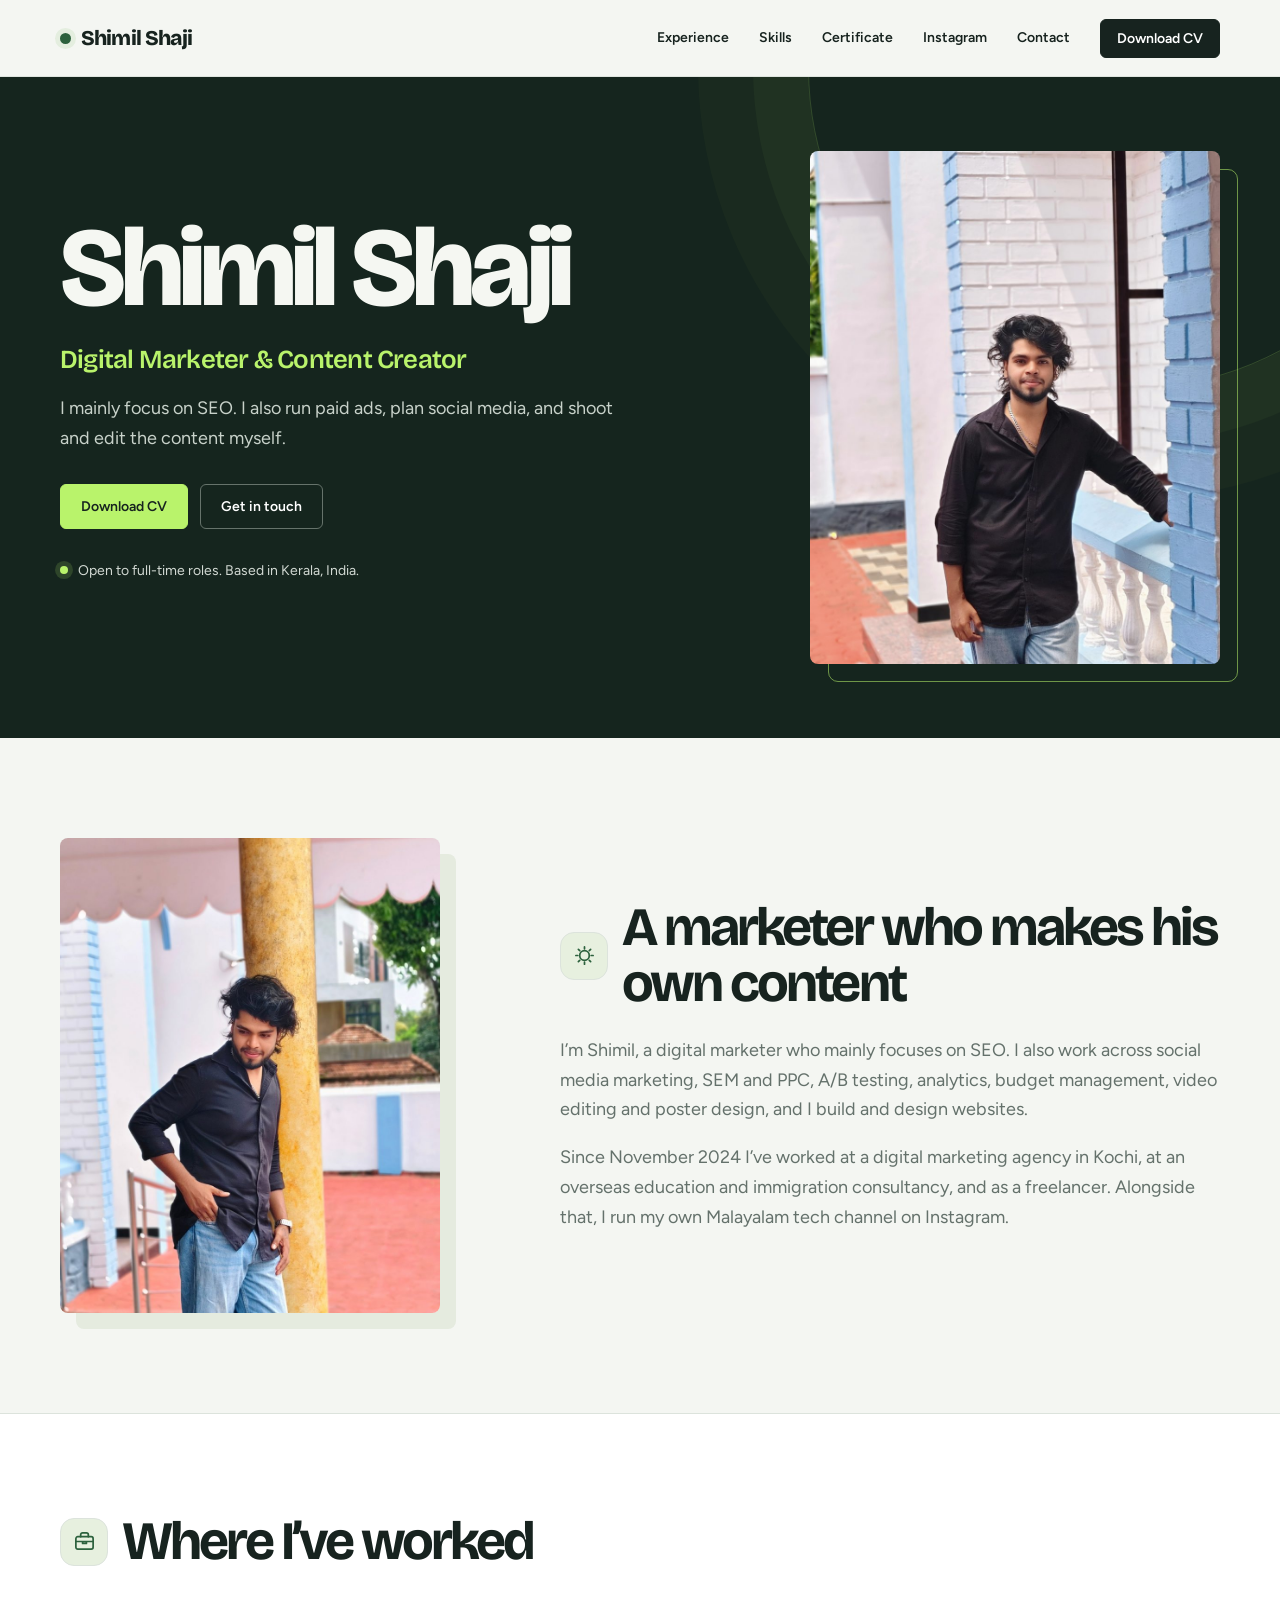
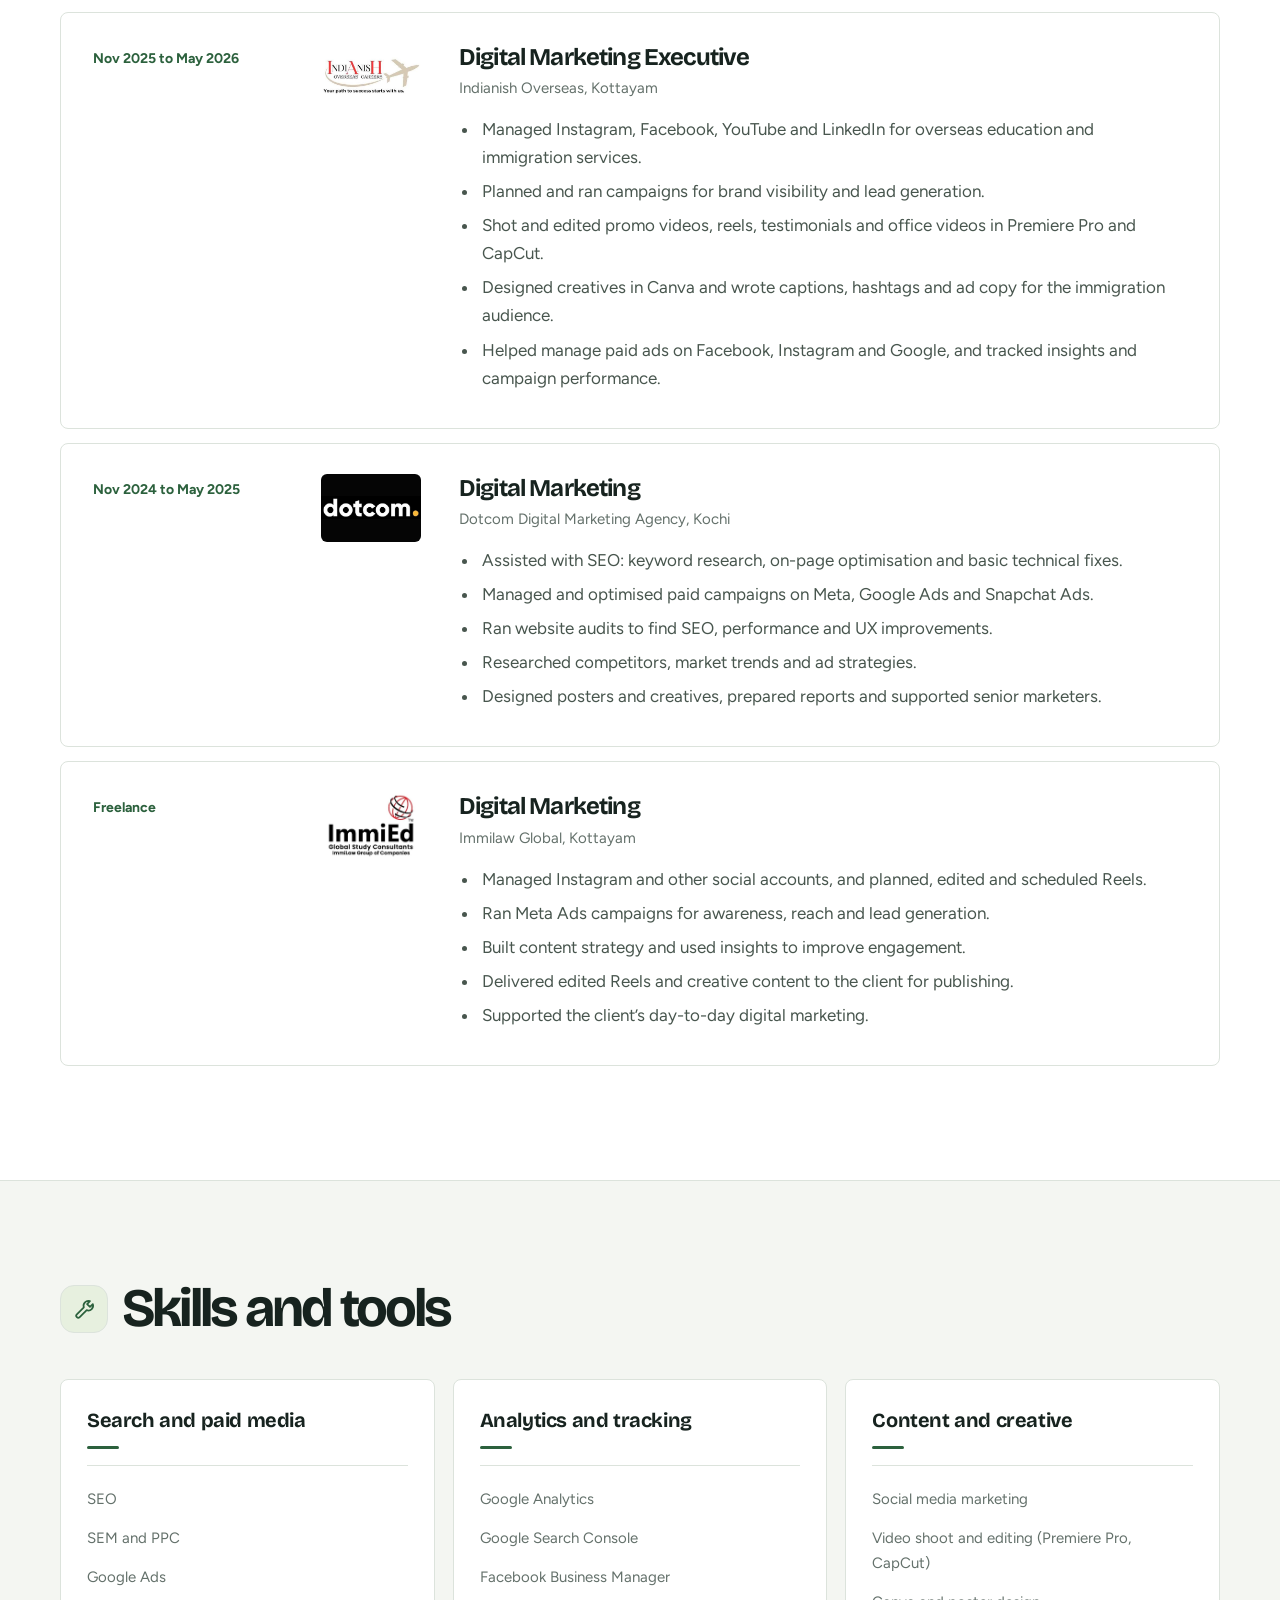
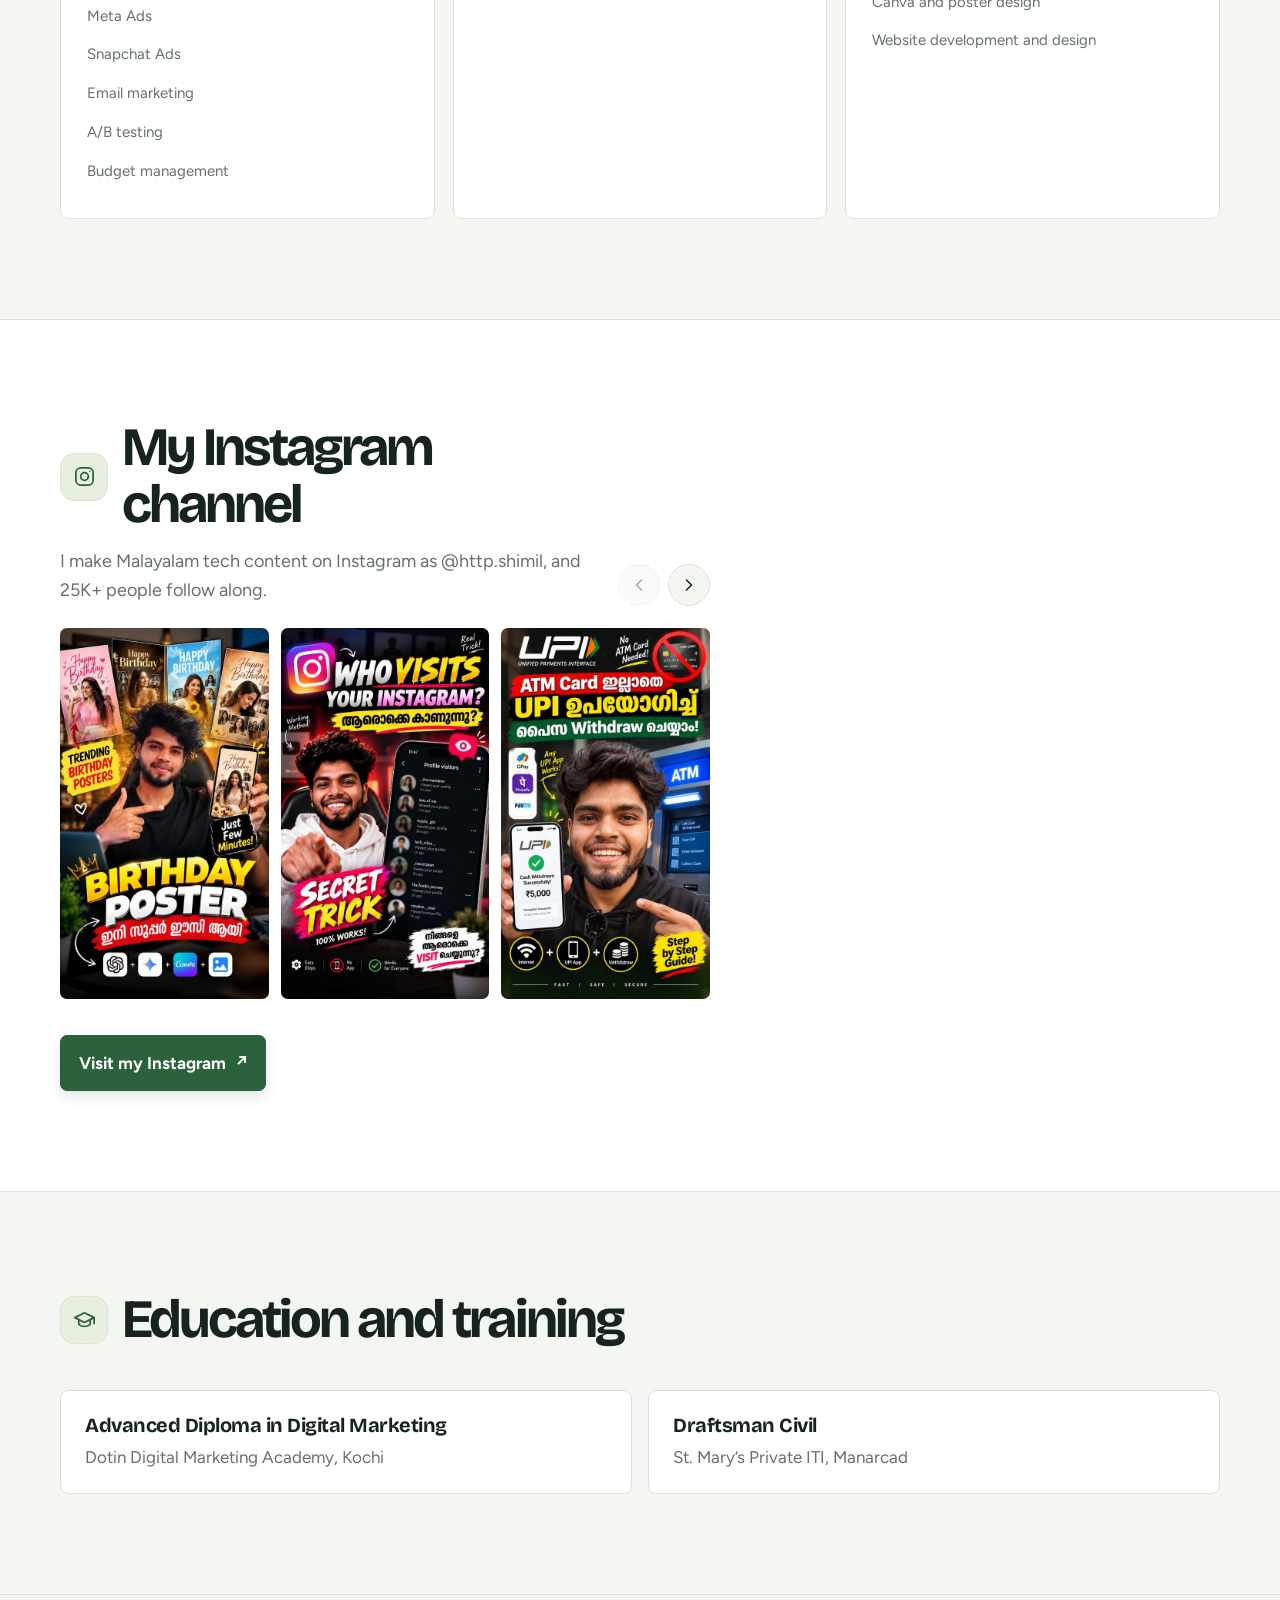
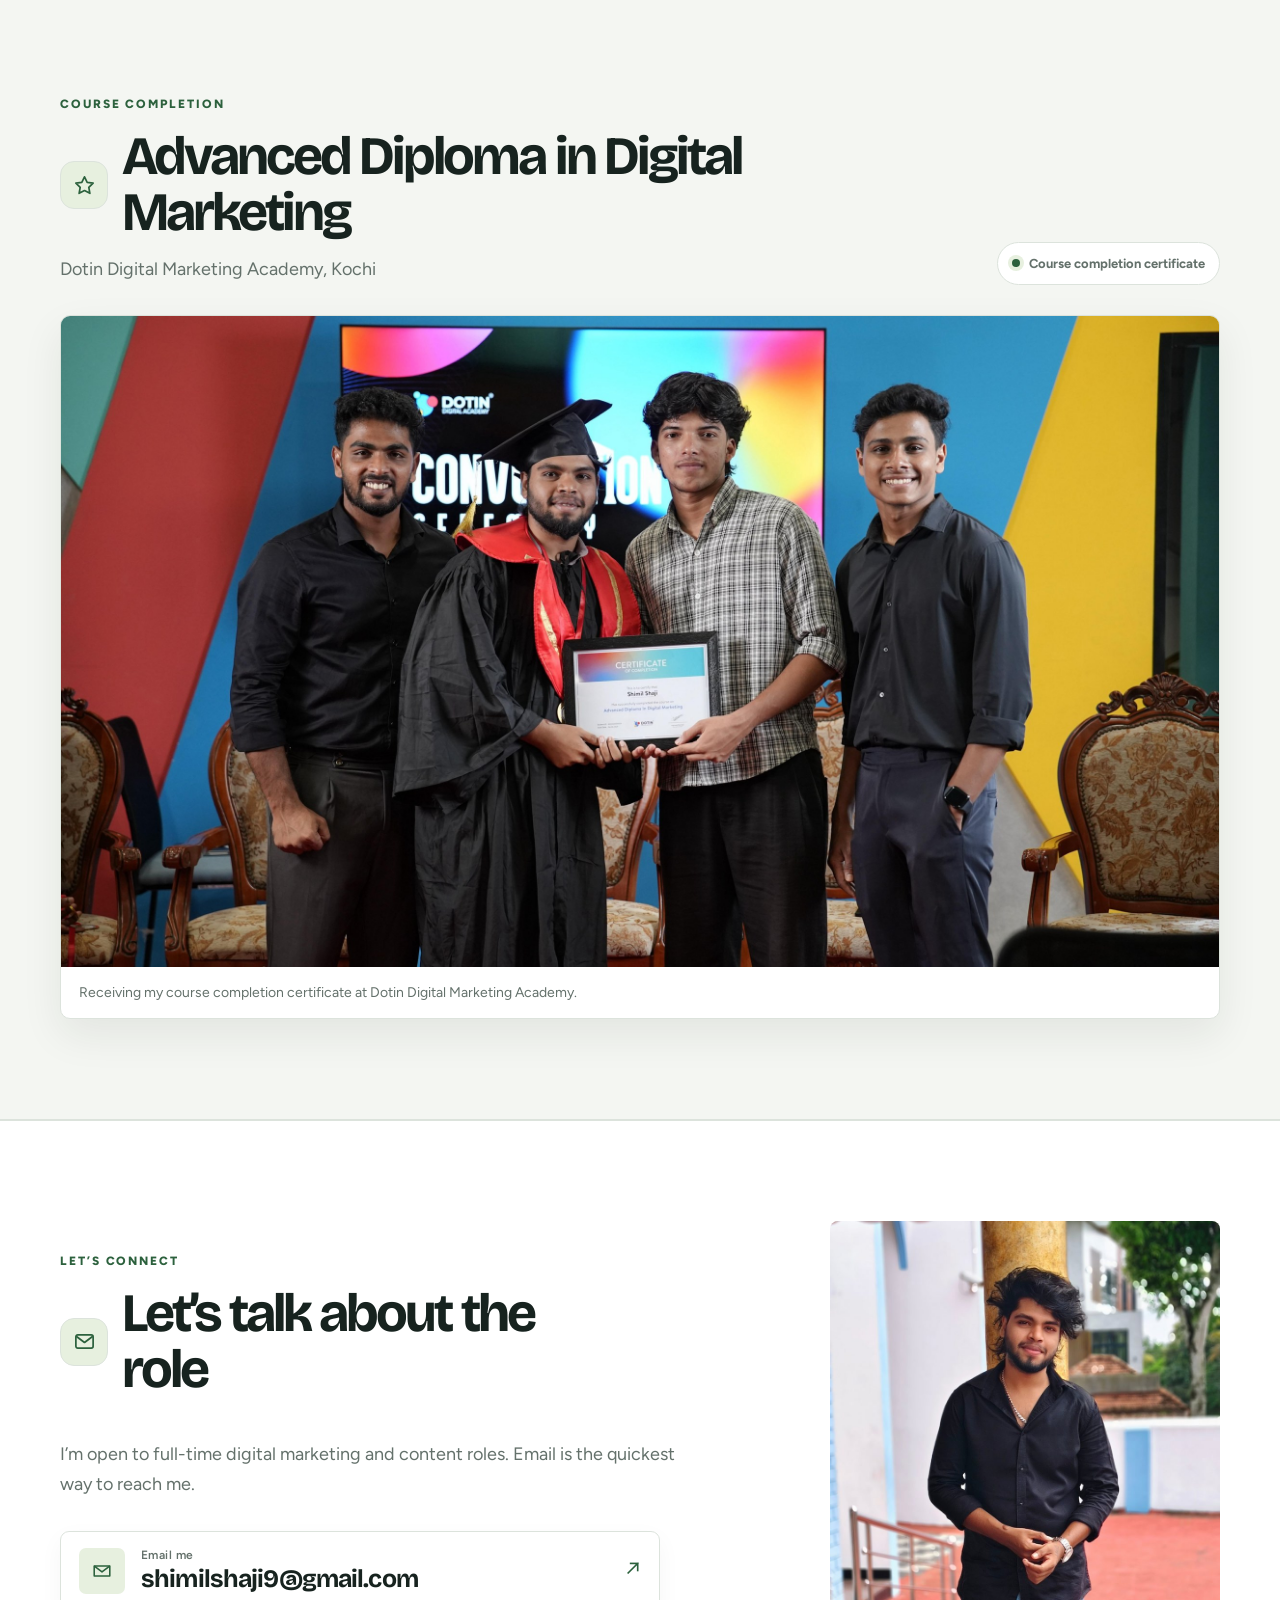
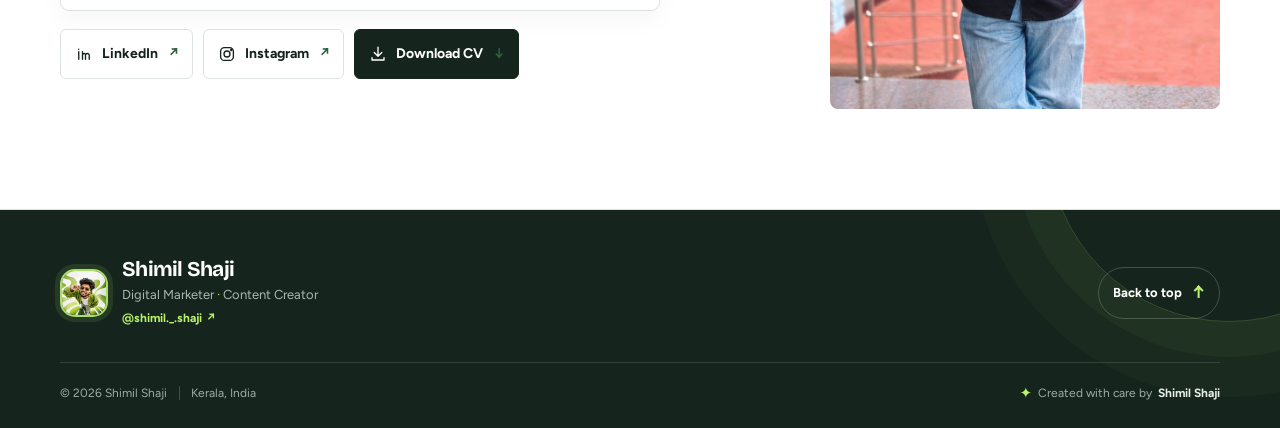
==== index.html @ 6bfaccbe "Add files via upload" ====
<!doctype html>
<html lang="en">
<head>
<meta charset="utf-8">
<meta name="viewport" content="width=device-width,initial-scale=1">
<title>Shimil Shaji | Digital Marketer & Content Creator</title>
<meta name="description" content="Shimil Shaji is a digital marketer in Kerala focused on SEO, paid ads and social media content. See his experience, skills and Instagram channel.">
<meta property="og:type" content="website">
<meta property="og:title" content="Shimil Shaji | Digital Marketer & Content Creator">
<meta property="og:description" content="SEO, paid ads and social media content. Experience, skills and contact.">
<meta property="og:image" content="assets/photo-hero.jpg">
<meta name="theme-color" content="#1c3fd8">
<link rel="icon" href="assets/favicon.svg" type="image/svg+xml">
<link rel="preconnect" href="https://fonts.googleapis.com">
<link rel="preconnect" href="https://fonts.gstatic.com" crossorigin>
<link href="https://fonts.googleapis.com/css2?family=Bricolage+Grotesque:opsz,wght@12..96,500;12..96,700;12..96,800&family=Figtree:wght@400;500;600&display=swap" rel="stylesheet">
<link rel="stylesheet" href="styles.css?v=11">
<script type="application/ld+json">{"@context":"https://schema.org","@type":"Person","name":"Shimil Shaji","jobTitle":"Digital Marketer and Content Creator","sameAs":["https://www.linkedin.com/in/shimil-shaji-57026b2a0","https://www.instagram.com/http.shimil/"]}</script>
<script src="script.js?v=4" defer></script>
</head>
<body>
<header class="top"><div class="w">
  <a class="brand" href="https://www.instagram.com/shimil._.shaji/" target="_blank" rel="noopener noreferrer">Shimil Shaji</a>
  <button class="menu" aria-expanded="false" aria-controls="nav">Menu</button>
  <nav id="nav" aria-label="Main">
    <a href="#experience">Experience</a><a href="#skills">Skills</a><a href="#certificate">Certificate</a><a href="#instagram">Instagram</a><a href="#contact">Contact</a>
    <a class="btn" href="assets/Shimil-Shaji-CV.pdf" download>Download CV</a>
  </nav>
</div></header>
<main id="top">
<section class="hero"><div class="w">
  <div class="hero-t">
    <h1>Shimil Shaji</h1>
    <p class="role">Digital Marketer & Content Creator</p>
    <p class="lead">I mainly focus on SEO. I also run paid ads, plan social media, and shoot and edit the content myself.</p>
    <div class="acts"><a class="btn" href="assets/Shimil-Shaji-CV.pdf" download>Download CV</a><a class="btn ghost" href="#contact">Get in touch</a></div>
    <p class="status">Open to full-time roles. Based in Kerala, India.</p>
  </div>
  <div class="hero-p"><img src="assets/photo-hero.jpg" alt="Portrait of Shimil Shaji" width="880" height="1100"></div>
</div></section>

<section class="sec" id="about"><div class="w about">
  <img src="assets/photo-about.jpg" alt="Shimil Shaji standing by a pillar" width="880" height="1100" loading="lazy">
  <div>
    <h2 class="section-title"><span class="section-icon" aria-hidden="true"><svg viewBox="0 0 24 24"><path d="M12 3v2m0 14v2M3 12h2m14 0h2M5.6 5.6 7 7m10 10 1.4 1.4m0-12.8L17 7M7 17l-1.4 1.4"/><circle cx="12" cy="12" r="5"/></svg></span>A marketer who makes his own content</h2>
    <p>I’m Shimil, a digital marketer who mainly focuses on SEO. I also work across social media marketing, SEM and PPC, A/B testing, analytics, budget management, video editing and poster design, and I build and design websites.</p>
    <p>Since November 2024 I’ve worked at a digital marketing agency in Kochi, at an overseas education and immigration consultancy, and as a freelancer. Alongside that, I run my own Malayalam tech channel on Instagram.</p>
  </div>
</div></section>

<section class="sec white" id="experience"><div class="w">
  <h2 class="section-title"><span class="section-icon" aria-hidden="true"><svg viewBox="0 0 24 24"><rect x="3" y="7" width="18" height="13" rx="2"/><path d="M8 7V5a2 2 0 0 1 2-2h4a2 2 0 0 1 2 2v2M3 12h18m-11 0v2h4v-2"/></svg></span>Where I’ve worked</h2>
  <article class="job"><div class="when">Nov 2025 to May 2026</div><div class="company-logo"><img src="assets/logo-indianish.png" alt="Indianish Overseas logo"></div><div>
    <h3>Digital Marketing Executive</h3><p class="org">Indianish Overseas, Kottayam</p>
    <ul><li>Managed Instagram, Facebook, YouTube and LinkedIn for overseas education and immigration services.</li>
    <li>Planned and ran campaigns for brand visibility and lead generation.</li>
    <li>Shot and edited promo videos, reels, testimonials and office videos in Premiere Pro and CapCut.</li>
    <li>Designed creatives in Canva and wrote captions, hashtags and ad copy for the immigration audience.</li>
    <li>Helped manage paid ads on Facebook, Instagram and Google, and tracked insights and campaign performance.</li></ul></div></article>
  <article class="job"><div class="when">Nov 2024 to May 2025</div><div class="company-logo dark-logo"><img src="assets/logo-dotcom.png" alt="Dotcom logo"></div><div>
    <h3>Digital Marketing</h3><p class="org">Dotcom Digital Marketing Agency, Kochi</p>
    <ul><li>Assisted with SEO: keyword research, on-page optimisation and basic technical fixes.</li>
    <li>Managed and optimised paid campaigns on Meta, Google Ads and Snapchat Ads.</li>
    <li>Ran website audits to find SEO, performance and UX improvements.</li>
    <li>Researched competitors, market trends and ad strategies.</li>
    <li>Designed posters and creatives, prepared reports and supported senior marketers.</li></ul></div></article>
  <article class="job"><div class="when">Freelance</div><div class="company-logo"><img src="assets/logo-immied.png" alt="ImmiEd Global Study Consultants logo"></div><div>
    <h3>Digital Marketing</h3><p class="org">Immilaw Global, Kottayam</p>
    <ul><li>Managed Instagram and other social accounts, and planned, edited and scheduled Reels.</li>
    <li>Ran Meta Ads campaigns for awareness, reach and lead generation.</li>
    <li>Built content strategy and used insights to improve engagement.</li>
    <li>Delivered edited Reels and creative content to the client for publishing.</li>
    <li>Supported the client’s day-to-day digital marketing.</li></ul></div></article>
</div></section>

<section class="sec" id="skills"><div class="w">
  <h2 class="section-title"><span class="section-icon" aria-hidden="true"><svg viewBox="0 0 24 24"><path d="m14.7 6.3 3-3a5 5 0 0 0-6.4 6.4L4 17a2.1 2.1 0 0 0 3 3l7.3-7.3a5 5 0 0 0 6.4-6.4l-3 3-3-3Z"/></svg></span>Skills and tools</h2>
  <div class="cols">
    <div><h3>Search and paid media</h3><ul><li>SEO</li><li>SEM and PPC</li><li>Google Ads</li><li>Meta Ads</li><li>Snapchat Ads</li><li>Email marketing</li><li>A/B testing</li><li>Budget management</li></ul></div>
    <div><h3>Analytics and tracking</h3><ul><li>Google Analytics</li><li>Google Search Console</li><li>Facebook Business Manager</li></ul></div>
    <div><h3>Content and creative</h3><ul><li>Social media marketing</li><li>Video shoot and editing (Premiere Pro, CapCut)</li><li>Canva and poster design</li><li>Website development and design</li></ul></div>
  </div>
</div></section>

<section class="sec white" id="instagram"><div class="w">
  <div class="reel-heading"><div><h2 class="section-title"><span class="section-icon" aria-hidden="true"><svg viewBox="0 0 24 24"><rect x="3" y="3" width="18" height="18" rx="5"/><circle cx="12" cy="12" r="4"/><circle cx="17.5" cy="6.5" r=".8" class="icon-dot"/></svg></span>My Instagram channel</h2><p class="lede">I make Malayalam tech content on Instagram as @http.shimil, and 25K+ people follow along.</p></div><div class="reel-controls" aria-label="Reel navigation"><button class="reel-control" type="button" data-reel-prev aria-label="Previous reels" disabled><svg viewBox="0 0 24 24" aria-hidden="true"><path d="m15 18-6-6 6-6"/></svg></button><button class="reel-control" type="button" data-reel-next aria-label="Next reels"><svg viewBox="0 0 24 24" aria-hidden="true"><path d="m9 18 6-6-6-6"/></svg></button></div></div>
  <div class="reels"><a class="reel" href="https://www.instagram.com/http.shimil/reel/De9NVTpOJ2B/" target="_blank" rel="noopener noreferrer" aria-label="Open Instagram Reel 1">Reel 1<img src="assets/reels/reel-1.jpg" alt="Reel 1 thumbnail" onerror="this.remove()"></a><a class="reel" href="https://www.instagram.com/http.shimil/reel/DdYyNXgKO7B/" target="_blank" rel="noopener noreferrer" aria-label="Open Instagram Reel 2">Reel 2<img src="assets/reels/reel-2.jpg" alt="Reel 2 thumbnail" onerror="this.remove()"></a><a class="reel" href="https://www.instagram.com/http.shimil/reel/DdT0XqCKHN4/" target="_blank" rel="noopener noreferrer" aria-label="Open Instagram Reel 3">Reel 3<img src="assets/reels/reel-3.jpg" alt="Reel 3 thumbnail" onerror="this.remove()"></a><a class="reel" href="https://www.instagram.com/http.shimil/reel/DcqbjtPqa-3/" target="_blank" rel="noopener noreferrer" aria-label="Open Instagram Reel 4">Reel 4<img src="assets/reels/reel-4.jpg" alt="Reel 4 thumbnail" onerror="this.remove()"></a><a class="reel" href="https://www.instagram.com/http.shimil/reel/DbicAqzqLcC/" target="_blank" rel="noopener noreferrer" aria-label="Open Instagram Reel 5">Reel 5<img src="assets/reels/reel-5.jpg" alt="Reel 5 thumbnail" onerror="this.remove()"></a><a class="reel" href="https://www.instagram.com/http.shimil/" target="_blank" rel="noopener noreferrer" aria-label="Visit my Instagram page">Visit my Instagram<img src="assets/reels/reel-6.jpg" alt="Instagram profile photo" onerror="this.remove()"></a></div>
  <a class="link" href="https://www.instagram.com/http.shimil/" target="_blank" rel="noopener noreferrer">Visit my Instagram</a>
</div></section>

<section class="sec" id="education"><div class="w">
  <h2 class="section-title"><span class="section-icon" aria-hidden="true"><svg viewBox="0 0 24 24"><path d="m2 9 10-5 10 5-10 5L2 9Z"/><path d="M6 11v5c3.5 3 8.5 3 12 0v-5M22 9v6"/></svg></span>Education and training</h2>
  <div class="edu">
    <div><h3>Advanced Diploma in Digital Marketing</h3><p>Dotin Digital Marketing Academy, Kochi</p></div>
    <div><h3>Draftsman Civil</h3><p>St. Mary’s Private ITI, Manarcad</p></div>
  </div>
</div></section>

<section class="sec cert-sec" id="certificate"><div class="w">
  <div class="cert-heading">
    <div><p class="contact-kicker">COURSE COMPLETION</p><h2 class="section-title"><span class="section-icon" aria-hidden="true"><svg viewBox="0 0 24 24"><path d="M12 3 14.8 8.7 21 9.6l-4.5 4.4 1.1 6.2L12 17.3l-5.6 2.9 1.1-6.2L3 9.6l6.2-.9L12 3Z"/></svg></span>Advanced Diploma in Digital Marketing</h2><p class="lede">Dotin Digital Marketing Academy, Kochi</p></div>
    <div class="cert-note"><span aria-hidden="true"></span>Course completion certificate</div>
  </div>
  <figure class="cert-photo"><img src="assets/dotin-certificate.jpg" alt="Shimil receiving his Advanced Diploma in Digital Marketing completion certificate at the Dotin graduation ceremony" loading="lazy" width="2400" height="1350"><figcaption>Receiving my course completion certificate at Dotin Digital Marketing Academy.</figcaption></figure>
</div></section>

<section class="sec white" id="contact"><div class="w contact">
  <div>
    <p class="contact-kicker">LET’S CONNECT</p>
    <h2 class="section-title"><span class="section-icon" aria-hidden="true"><svg viewBox="0 0 24 24"><rect x="3" y="5" width="18" height="14" rx="2"/><path d="m4 7 8 6 8-6"/></svg></span>Let’s talk about the role</h2>
    <p class="lede" style="margin-top:0">I’m open to full-time digital marketing and content roles. Email is the quickest way to reach me.</p>
    <a class="mail" href="mailto:shimilshaji9@gmail.com"><span class="mail-icon" aria-hidden="true"><svg viewBox="0 0 24 24"><path d="M3.5 6.5h17v11h-17z"/><path d="m4 7 8 6 8-6"/></svg></span><span class="mail-copy"><span class="mail-label">Email me</span><span class="mail-address">shimilshaji9@gmail.com</span></span><span class="mail-arrow" aria-hidden="true">↗</span></a>
    <div class="links">
      <a class="contact-link" href="https://www.linkedin.com/in/shimil-shaji-57026b2a0" target="_blank" rel="noopener noreferrer"><svg viewBox="0 0 24 24" aria-hidden="true"><path d="M5 9v10M5 5.5v.1M10 19v-5.4c0-2.9 4-3.2 4 0V19m0-5.4c0-2.9 5-3.1 5 0V19M10 9v10"/></svg>LinkedIn<span class="out-arrow">↗</span></a>
      <a class="contact-link" href="https://www.instagram.com/http.shimil/" target="_blank" rel="noopener noreferrer"><svg viewBox="0 0 24 24" aria-hidden="true"><rect x="3.5" y="3.5" width="17" height="17" rx="5"/><circle cx="12" cy="12" r="4"/><circle cx="17.7" cy="6.5" r=".8" class="icon-fill"/></svg>Instagram<span class="out-arrow">↗</span></a>
      <a class="contact-link cv-link" href="assets/Shimil-Shaji-CV.pdf" download><svg viewBox="0 0 24 24" aria-hidden="true"><path d="M12 3v12m-5-5 5 5 5-5M4 17v3h16v-3"/></svg>Download CV<span class="out-arrow">↓</span></a>
    </div>
  </div>
  <img src="assets/photo-contact.jpg" alt="Shimil Shaji smiling" width="880" height="1100" loading="lazy">
</div></section>
</main>
<footer class="site-footer"><div class="w footer-wrap">
  <div class="footer-top">
    <div class="footer-brand"><img class="footer-avatar" src="assets/reels/reel-6.jpg" alt="Shimil Shaji profile photo" loading="lazy" width="96" height="96"><div><strong>Shimil Shaji</strong><span>Digital Marketer <i>·</i> Content Creator</span><a class="footer-handle" href="https://www.instagram.com/shimil._.shaji/" target="_blank" rel="noopener noreferrer">@shimil._.shaji <span aria-hidden="true">↗</span></a></div></div>
    <a class="footer-top-link" href="#top">Back to top <span aria-hidden="true">↑</span></a>
  </div>
  <div class="footer-bottom"><span>© <span id="yr">2026</span> Shimil Shaji <span class="footer-place">Kerala, India</span></span><span class="footer-credit"><span class="footer-spark" aria-hidden="true">✦</span> Created with care by <strong>Shimil Shaji</strong></span></div>
</div></footer>
</body>
</html>
---- styles.css ----
:root{--paper:#f4f6f2;--white:#fff;--ink:#17231f;--muted:#64716b;--line:#dce3dc;--green:#b9f36b;--green-dark:#2c613d;--night:#15251e;--d:'Bricolage Grotesque',Arial,sans-serif;--b:'Figtree',system-ui,Arial,sans-serif}
*{box-sizing:border-box}
html{scroll-behavior:smooth;scroll-padding-top:84px}
body{margin:0;background:var(--paper);color:var(--ink);font:17px/1.65 var(--b);-webkit-font-smoothing:antialiased}
img{display:block;max-width:100%;height:auto}
a{color:inherit}
.w{width:min(1160px,calc(100% - 48px));margin-inline:auto}
.top{position:sticky;top:0;z-index:10;background:rgba(244,246,242,.94);backdrop-filter:blur(14px);border-bottom:1px solid rgba(220,227,220,.85)}
.top .w{display:flex;align-items:center;justify-content:space-between;min-height:76px}
.brand{font:800 21px/1 var(--d);letter-spacing:-.04em;text-decoration:none;display:flex;align-items:center;gap:10px}
.brand:before{content:"";width:11px;height:11px;border-radius:50%;background:var(--green-dark);box-shadow:0 0 0 5px #e4eedf}
.top nav{display:flex;align-items:center;gap:30px;font-size:14px;font-weight:600}
.top nav a{text-decoration:none;transition:color .2s ease}.top nav a:hover{color:var(--green-dark)}
.btn{display:inline-flex;align-items:center;justify-content:center;gap:10px;padding:13px 20px;border:1px solid var(--ink);border-radius:6px;background:var(--ink);color:#fff;text-decoration:none;font:600 14px var(--b);transition:transform .2s ease,background .2s ease,color .2s ease,border-color .2s ease}
.btn:hover{transform:translateY(-2px);background:var(--green);border-color:var(--green);color:var(--ink)}
.top .btn{padding:10px 16px}.menu{display:none}
.hero{position:relative;overflow:hidden;background:var(--night);color:#f5f7f2}
.hero:before{content:"";position:absolute;width:640px;height:640px;right:-170px;top:-330px;border:1px solid rgba(185,243,107,.18);border-radius:50%;box-shadow:0 0 0 55px rgba(185,243,107,.035),0 0 0 110px rgba(185,243,107,.025)}
.hero .w{position:relative;display:grid;grid-template-columns:1.1fr .75fr;gap:9%;align-items:center;min-height:620px;padding-block:74px}
.hero-t{padding:12px 0 28px}
.hero h1{font:800 clamp(62px,9vw,112px)/.92 var(--d);letter-spacing:-.045em;margin:0 0 24px;max-width:8.5ch}
.role{display:flex;align-items:center;gap:10px;font:600 clamp(20px,2.4vw,26px)/1.25 var(--d);letter-spacing:-.03em;margin:0 0 18px;color:var(--green)}
.lead{max-width:31em;margin:0 0 30px;color:#c8d2ca;font-size:18px}
.acts{display:flex;gap:12px;flex-wrap:wrap}.hero .btn{background:var(--green);border-color:var(--green);color:var(--ink)}.hero .btn:hover{background:#d2ff9c;border-color:#d2ff9c}.hero .btn.ghost{background:transparent;color:#fff;border-color:#66736b}.hero .btn.ghost:hover{background:#fff;border-color:#fff;color:var(--ink)}
.status{display:flex;align-items:center;gap:10px;margin:30px 0 0;color:#d2d9d3;font-size:14px}.status:before{content:"";width:8px;height:8px;border-radius:50%;background:var(--green);box-shadow:0 0 0 5px rgba(185,243,107,.15);flex:none}
.hero-p{position:relative;max-width:410px;justify-self:end;width:100%}.hero-p:before{content:"";position:absolute;inset:18px -18px -18px 18px;border:1px solid rgba(185,243,107,.55);border-radius:10px}
.hero-p img{position:relative;width:100%;aspect-ratio:4/5;object-fit:cover;border-radius:8px;filter:saturate(.84);transition:transform .45s cubic-bezier(.2,.7,.2,1),filter .45s ease}.hero-p:hover img{transform:scale(1.035);filter:saturate(1)}
.sec{padding:100px 0}.white{background:var(--white);border-block:1px solid var(--line)}
h2{font:700 clamp(34px,4.4vw,54px)/1.04 var(--d);letter-spacing:-.055em;margin:0 0 42px;max-width:15em}
.section-title{display:flex;align-items:center;gap:14px;max-width:none}.section-icon{display:grid;place-items:center;flex:none;width:48px;height:48px;border:1px solid var(--line);border-radius:14px;background:#e7f0df;color:var(--green-dark);transition:transform .28s ease,background .28s ease,color .28s ease,box-shadow .28s ease}.section-icon svg{width:23px;height:23px;fill:none;stroke:currentColor;stroke-width:1.8;stroke-linecap:round;stroke-linejoin:round;transition:transform .28s ease}.section-icon .icon-dot{fill:currentColor;stroke:none}.section-title:hover .section-icon{transform:translateY(-3px) rotate(-5deg);background:var(--green);box-shadow:0 7px 16px rgba(44,97,61,.16)}.section-title:hover .section-icon svg{transform:scale(1.08)}
.about{display:grid;grid-template-columns:.75fr 1.25fr;gap:9%;align-items:center}
.about img,.contact img{width:100%;aspect-ratio:4/5;object-fit:cover;border-radius:8px;transition:transform .45s cubic-bezier(.2,.7,.2,1),filter .45s ease}
.about img:hover,.contact img:hover{transform:scale(1.035);filter:saturate(1.08)}
.about img{max-width:380px;box-shadow:16px 16px 0 #e5ebdf}
.about h2{margin-bottom:24px}.about p{max-width:40em;margin:0 0 18px;color:var(--muted);font-size:18px}
.job{display:grid;grid-template-columns:200px 110px 1fr;gap:28px;padding:30px 32px;margin:14px 0;border:1px solid var(--line);border-radius:8px;background:var(--white);transition:transform .2s ease,border-color .2s ease,box-shadow .2s ease}
.job:hover{transform:translateY(-3px);border-color:#b9c9b8;box-shadow:0 12px 30px rgba(23,35,31,.06)}
.when{font-size:14px;font-weight:700;color:var(--green-dark);padding-top:4px}
.company-logo{display:flex;align-items:center;justify-content:center;width:100px;height:68px;overflow:hidden;border-radius:6px;background:#fff}
.company-logo img{display:block;width:100%;height:100%;object-fit:contain;transition:transform .3s ease}.job:hover .company-logo img{transform:scale(1.07)}
.company-logo.dark-logo{background:#050505}
.job h3{font:700 24px/1.2 var(--d);margin:0;letter-spacing:-.035em}.org{margin:5px 0 14px;color:var(--muted);font-size:15px}
.job ul{margin:0;padding-left:1.15em;max-width:48em;color:#48564e}.job li{margin:6px 0;padding-left:3px}
.cols{display:grid;grid-template-columns:repeat(3,1fr);gap:18px}
.cols>div{padding:28px 26px;background:var(--white);border:1px solid var(--line);border-radius:8px}
.cols h3{font:700 20px/1.2 var(--d);margin:0 0 14px;padding-bottom:16px;border-bottom:1px solid var(--line);letter-spacing:-.02em}
.cols h3:after{content:"";display:block;width:32px;height:3px;margin-top:14px;background:var(--green-dark);border-radius:3px}
.cols ul{list-style:none;margin:0;padding:0}.cols li{padding:7px 0;color:var(--muted);font-size:15px}
.lede{max-width:40em;color:var(--muted);font-size:18px;margin:-18px 0 32px}
.reel-heading{display:flex;align-items:end;justify-content:space-between;gap:22px;width:min(100%,650px);margin:0 0 22px}
.reel-heading h2{margin:0 0 14px}.reel-heading .lede{margin:0}
.reel-controls{display:flex;gap:8px;flex:none}
.reel-control{display:grid;place-items:center;width:42px;height:42px;border:1px solid var(--line);border-radius:50%;background:var(--paper);color:var(--ink);cursor:pointer;transition:transform .2s ease,background .2s ease,border-color .2s ease,opacity .2s ease}
.reel-control:hover:not(:disabled){transform:translateY(-2px);background:var(--green);border-color:var(--green)}
.reel-control:disabled{opacity:.4;cursor:not-allowed}
.reel-control svg{width:20px;height:20px;fill:none;stroke:currentColor;stroke-width:1.8;stroke-linecap:round;stroke-linejoin:round}
.reels{display:grid;grid-auto-flow:column;grid-auto-columns:calc((100% - 24px)/3);grid-template-columns:none;gap:12px;width:min(100%,650px);overflow-x:auto;overscroll-behavior-x:contain;scroll-behavior:smooth;scroll-snap-type:x mandatory;scrollbar-width:thin;scrollbar-color:#aab9a7 transparent;padding:0 0 8px;margin:0 0 28px}
.reel{position:relative;aspect-ratio:9/16;overflow:hidden;border-radius:7px;background:linear-gradient(145deg,#e6ecdf,#d5e1d4);display:grid;place-items:center;color:#53675b;font-weight:700;font-size:14px;text-decoration:none;scroll-snap-align:start;transition:transform .2s ease}
.reel:hover{transform:translateY(-4px)}.reel img{position:absolute;inset:0;width:100%;height:100%;object-fit:cover;transition:transform .4s cubic-bezier(.2,.7,.2,1),filter .4s ease}.reel:hover img{transform:scale(1.045);filter:saturate(1.08)}
.link{display:inline-flex;align-items:center;gap:10px;padding:13px 18px;border:1px solid var(--green-dark);border-radius:7px;background:var(--green-dark);color:#fff;font-weight:700;text-decoration:none;box-shadow:0 5px 14px rgba(34,76,47,.14);transition:transform .22s ease,background .22s ease,border-color .22s ease,box-shadow .22s ease}.link::after{content:"↗";font-size:17px;line-height:1;transition:transform .22s ease}.link:hover{transform:translateY(-3px);background:var(--ink);border-color:var(--ink);color:#fff;box-shadow:0 9px 20px rgba(20,30,24,.2)}.link:hover::after{transform:translate(2px,-2px)}.link:focus-visible{outline:3px solid #a6c49e;outline-offset:3px}
.edu{display:grid;grid-template-columns:1fr 1fr;gap:16px}
.edu div{padding:22px 24px;border:1px solid var(--line);border-radius:8px;background:var(--white)}.edu h3{font:700 20px/1.2 var(--d);margin:0;letter-spacing:-.025em}.edu p{margin:6px 0 0;color:var(--muted)}
.cert-sec{background:var(--paper);border-block:1px solid var(--line)}
.cert-heading{display:flex;align-items:end;justify-content:space-between;gap:30px;margin-bottom:30px}
.cert-heading h2{max-width:13em;margin-bottom:14px}.cert-heading .lede{margin:0}
.cert-note{display:inline-flex;align-items:center;gap:9px;flex:none;padding:10px 14px;border:1px solid var(--line);border-radius:999px;background:var(--white);color:var(--muted);font-size:13px;font-weight:700}
.cert-note span{width:8px;height:8px;border-radius:50%;background:var(--green-dark);box-shadow:0 0 0 4px #e7f0df}
.cert-photo{margin:0;overflow:hidden;border:1px solid var(--line);border-radius:10px;background:var(--white);box-shadow:0 16px 40px rgba(23,35,31,.08)}
.cert-photo img{width:100%;aspect-ratio:16/9;object-fit:cover;transition:transform .5s cubic-bezier(.2,.7,.2,1),filter .5s ease}.cert-photo:hover img{transform:scale(1.025);filter:saturate(1.04)}
.cert-photo figcaption{padding:14px 18px;color:var(--muted);font-size:14px}
.contact{display:grid;grid-template-columns:1.2fr .8fr;gap:9%;align-items:center}.contact h2{max-width:10em}
.contact>div{animation:contactEntrance .65s cubic-bezier(.2,.7,.2,1) both}.contact>img{animation:contactEntrance .75s .12s cubic-bezier(.2,.7,.2,1) both}
.contact-kicker{margin:0 0 14px;color:var(--green-dark);font-size:12px;font-weight:800;letter-spacing:.16em}
.mail{display:flex;align-items:center;gap:16px;width:min(100%,600px);padding:16px 18px;margin:0 0 18px;border:1px solid var(--line);border-radius:9px;background:var(--white);color:var(--ink);text-decoration:none;box-shadow:0 8px 24px rgba(23,35,31,.04);transition:transform .25s ease,border-color .25s ease,box-shadow .25s ease}
.mail:hover{transform:translateY(-3px);border-color:#a5bd9d;box-shadow:0 14px 30px rgba(23,35,31,.09)}
.mail-icon{display:grid;place-items:center;flex:none;width:46px;height:46px;border-radius:7px;background:#e7f0df;color:var(--green-dark);transition:background .25s ease,transform .25s ease}
.mail-icon svg{width:22px;height:22px;fill:none;stroke:currentColor;stroke-width:1.7;stroke-linecap:round;stroke-linejoin:round}
.mail:hover .mail-icon{background:var(--green);transform:rotate(-6deg) scale(1.04)}
.mail-copy{display:grid;gap:2px;min-width:0}.mail-label{font:600 12px var(--b);letter-spacing:.04em;color:var(--muted)}
.mail-address{font:700 clamp(17px,2.3vw,25px)/1.2 var(--d);letter-spacing:-.035em;overflow-wrap:anywhere}
.mail-arrow{margin-left:auto;flex:none;font-size:22px;color:var(--green-dark);transition:transform .25s ease}.mail:hover .mail-arrow{transform:translate(3px,-3px)}
.links{display:flex;gap:10px;flex-wrap:wrap}.contact-link{display:inline-flex;align-items:center;gap:9px;padding:12px 14px;border:1px solid var(--line);border-radius:6px;background:var(--white);font-size:14px;font-weight:700;text-decoration:none;transition:transform .22s ease,border-color .22s ease,background .22s ease,color .22s ease,box-shadow .22s ease}
.contact-link:hover{transform:translateY(-3px);border-color:#b3c9a7;box-shadow:0 8px 18px rgba(23,35,31,.07)}
.contact-link svg{width:18px;height:18px;fill:none;stroke:currentColor;stroke-width:1.8;stroke-linecap:round;stroke-linejoin:round}
.contact-link:first-child svg path:nth-child(2){fill:currentColor;stroke:none}
.contact-link .out-arrow{margin-left:2px;color:var(--green-dark);transition:transform .22s ease}.contact-link:hover .out-arrow{transform:translate(2px,-2px)}
.contact-link.cv-link{background:var(--night);border-color:var(--night);color:#fff}.contact-link.cv-link:hover{background:var(--green);border-color:var(--green);color:var(--ink)}
.contact img{max-width:390px;justify-self:end}
@keyframes contactEntrance{from{opacity:0;transform:translateY(16px)}to{opacity:1;transform:translateY(0)}}
.top{animation:headerIn .55s cubic-bezier(.2,.7,.2,1) both}@keyframes headerIn{from{opacity:0;transform:translateY(-10px)}to{opacity:1;transform:translateY(0)}}
.motion-ready .motion-reveal{opacity:0;transform:translateY(22px);transition:opacity .7s cubic-bezier(.2,.7,.2,1),transform .7s cubic-bezier(.2,.7,.2,1);transition-delay:var(--motion-delay,0ms)}.motion-ready .motion-reveal.is-visible{opacity:1;transform:translateY(0)}
.site-footer{position:relative;isolation:isolate;overflow:hidden;background:var(--night);color:#c8d2ca;padding:48px 0 22px;font-size:14px}.site-footer:before{content:"";position:absolute;z-index:-1;width:360px;height:360px;right:-130px;top:-250px;border:1px solid rgba(185,243,107,.2);border-radius:50%;box-shadow:0 0 0 35px rgba(185,243,107,.035),0 0 0 75px rgba(185,243,107,.025)}.footer-wrap{display:block}.footer-top,.footer-bottom{display:flex;align-items:center;justify-content:space-between;gap:20px}.footer-brand{display:flex;align-items:center;gap:14px}.footer-mark{display:grid;place-items:center;width:48px;height:48px;border-radius:15px;background:var(--green);color:var(--night);font:800 24px/1 var(--d);box-shadow:0 0 0 6px rgba(185,243,107,.1)}.footer-brand div{display:grid;gap:3px}.footer-brand strong{font:700 21px/1.1 var(--d);color:#fff;letter-spacing:-.035em}.footer-brand div>span{font-size:13px;color:#aab9af}.footer-brand i{font-style:normal;color:var(--green)}.footer-top-link{display:inline-flex;align-items:center;gap:10px;padding:10px 14px;border:1px solid rgba(200,210,202,.25);border-radius:999px;color:#fff;text-decoration:none;font-size:13px;font-weight:700;transition:transform .22s ease,border-color .22s ease,background .22s ease}.footer-top-link span{color:var(--green);font-size:18px;transition:transform .22s ease}.footer-top-link:hover{transform:translateY(-2px);border-color:var(--green);background:rgba(185,243,107,.08)}.footer-top-link:hover span{transform:translateY(-3px)}.footer-bottom{margin-top:34px;padding-top:18px;border-top:1px solid rgba(200,210,202,.16);font-size:12px;color:#9eada3}.footer-place{margin-left:9px;padding-left:11px;border-left:1px solid rgba(200,210,202,.25)}.footer-credit{display:inline-flex;align-items:center;gap:6px}.footer-credit strong{color:#e7eee9}.footer-spark{color:var(--green);font-size:15px}
:focus-visible{outline:3px solid #7aaa43;outline-offset:4px}
.footer-avatar{width:48px;height:48px;flex:none;object-fit:cover;object-position:center 35%;border:2px solid rgba(185,243,107,.9);border-radius:15px;box-shadow:0 0 0 5px rgba(185,243,107,.1);transition:transform .3s ease,box-shadow .3s ease}.footer-brand:hover .footer-avatar{transform:scale(1.06);box-shadow:0 0 0 7px rgba(185,243,107,.15)}
.footer-handle{display:inline-flex;align-items:center;gap:5px;width:max-content;color:var(--green);text-decoration:none;font-size:12px;font-weight:700;transition:color .2s ease}.footer-handle span{transition:transform .2s ease}.footer-handle:hover{color:#fff}.footer-handle:hover span{transform:translate(2px,-2px)}
@media(max-width:860px){
 .w{width:min(100% - 40px,680px)}.top .w{min-height:68px}
 .brand{white-space:nowrap;font-size:19px}.top nav{gap:14px;font-size:13px}.top .btn{white-space:nowrap;padding:8px 10px;font-size:13px}
 .hero .w{grid-template-columns:1fr .7fr;gap:30px;min-height:unset;padding-block:60px}.hero h1{font-size:clamp(58px,10vw,86px)}.hero-p{align-self:center}
 .about{gap:40px}.sec{padding:76px 0}.job{grid-template-columns:150px 92px 1fr;gap:18px;padding:26px 22px}.company-logo{width:88px;height:62px}.cols{gap:12px}.cols>div{padding:24px 18px}
}
@media(max-width:620px){
 .w{width:calc(100% - 36px)}.top .w{min-height:64px}.brand{font-size:19px}.menu{display:block;background:var(--white);border:1px solid var(--line);border-radius:5px;padding:8px 12px;font:600 14px var(--b);color:var(--ink);cursor:pointer}
 .top nav{display:none;position:absolute;top:64px;left:0;right:0;flex-direction:column;align-items:stretch;gap:0;padding:10px 18px 18px;background:var(--paper);border-bottom:1px solid var(--line);box-shadow:0 12px 20px rgba(23,35,31,.08)}.top nav.open{display:flex}.top nav a:not(.btn){padding:12px 0;border-bottom:1px solid var(--line)}.top nav .btn{margin-top:14px}
 .hero .w{grid-template-columns:1fr;gap:36px;padding-block:58px 42px}.hero-t{padding:0}.hero h1{font-size:clamp(64px,17vw,96px);max-width:7ch;margin-bottom:18px}.role{font-size:21px}.lead{font-size:16px}.hero-p{width:min(82%,370px);justify-self:center;margin:0 14px 14px auto}.hero:before{right:-300px;top:-340px}
 .sec{padding:64px 0}h2{margin-bottom:28px}.section-title{gap:11px}.section-icon{width:42px;height:42px;border-radius:12px}.section-icon svg{width:20px;height:20px}.about,.contact{grid-template-columns:1fr;gap:32px}.about img,.contact img{max-width:320px}.about img{order:2}.about>div{order:1}.about p,.lede{font-size:16px}.job{grid-template-columns:1fr;gap:12px;padding:22px 18px}.company-logo{width:105px;height:62px}.job h3{font-size:22px}.cols,.edu{grid-template-columns:1fr;gap:12px}.cols>div{padding:22px}.reel-heading{align-items:flex-start;gap:14px}.reel-control{width:38px;height:38px}.reels{gap:8px}.cert-heading{display:block}.cert-heading h2{margin-bottom:12px}.cert-note{margin-top:20px}.cert-photo figcaption{padding:12px 14px;font-size:13px}.contact img{justify-self:start}.contact .lede{margin-top:0!important}.mail{padding:14px;gap:12px}.mail-icon{width:42px;height:42px}.mail-address{font-size:clamp(17px,5vw,23px)}.links{gap:8px}.contact-link{padding:11px 12px;font-size:13px}.site-footer{padding-top:38px}.footer-top{align-items:flex-start}.footer-bottom{align-items:flex-start;flex-direction:column;gap:10px;margin-top:26px}.footer-mark{width:42px;height:42px;border-radius:13px}.footer-brand strong{font-size:19px}
}
@media(prefers-reduced-motion:reduce){html{scroll-behavior:auto}*,*:before,*:after{transition:none!important;animation:none!important;scroll-behavior:auto!important}.motion-ready .motion-reveal{opacity:1;transform:none}}
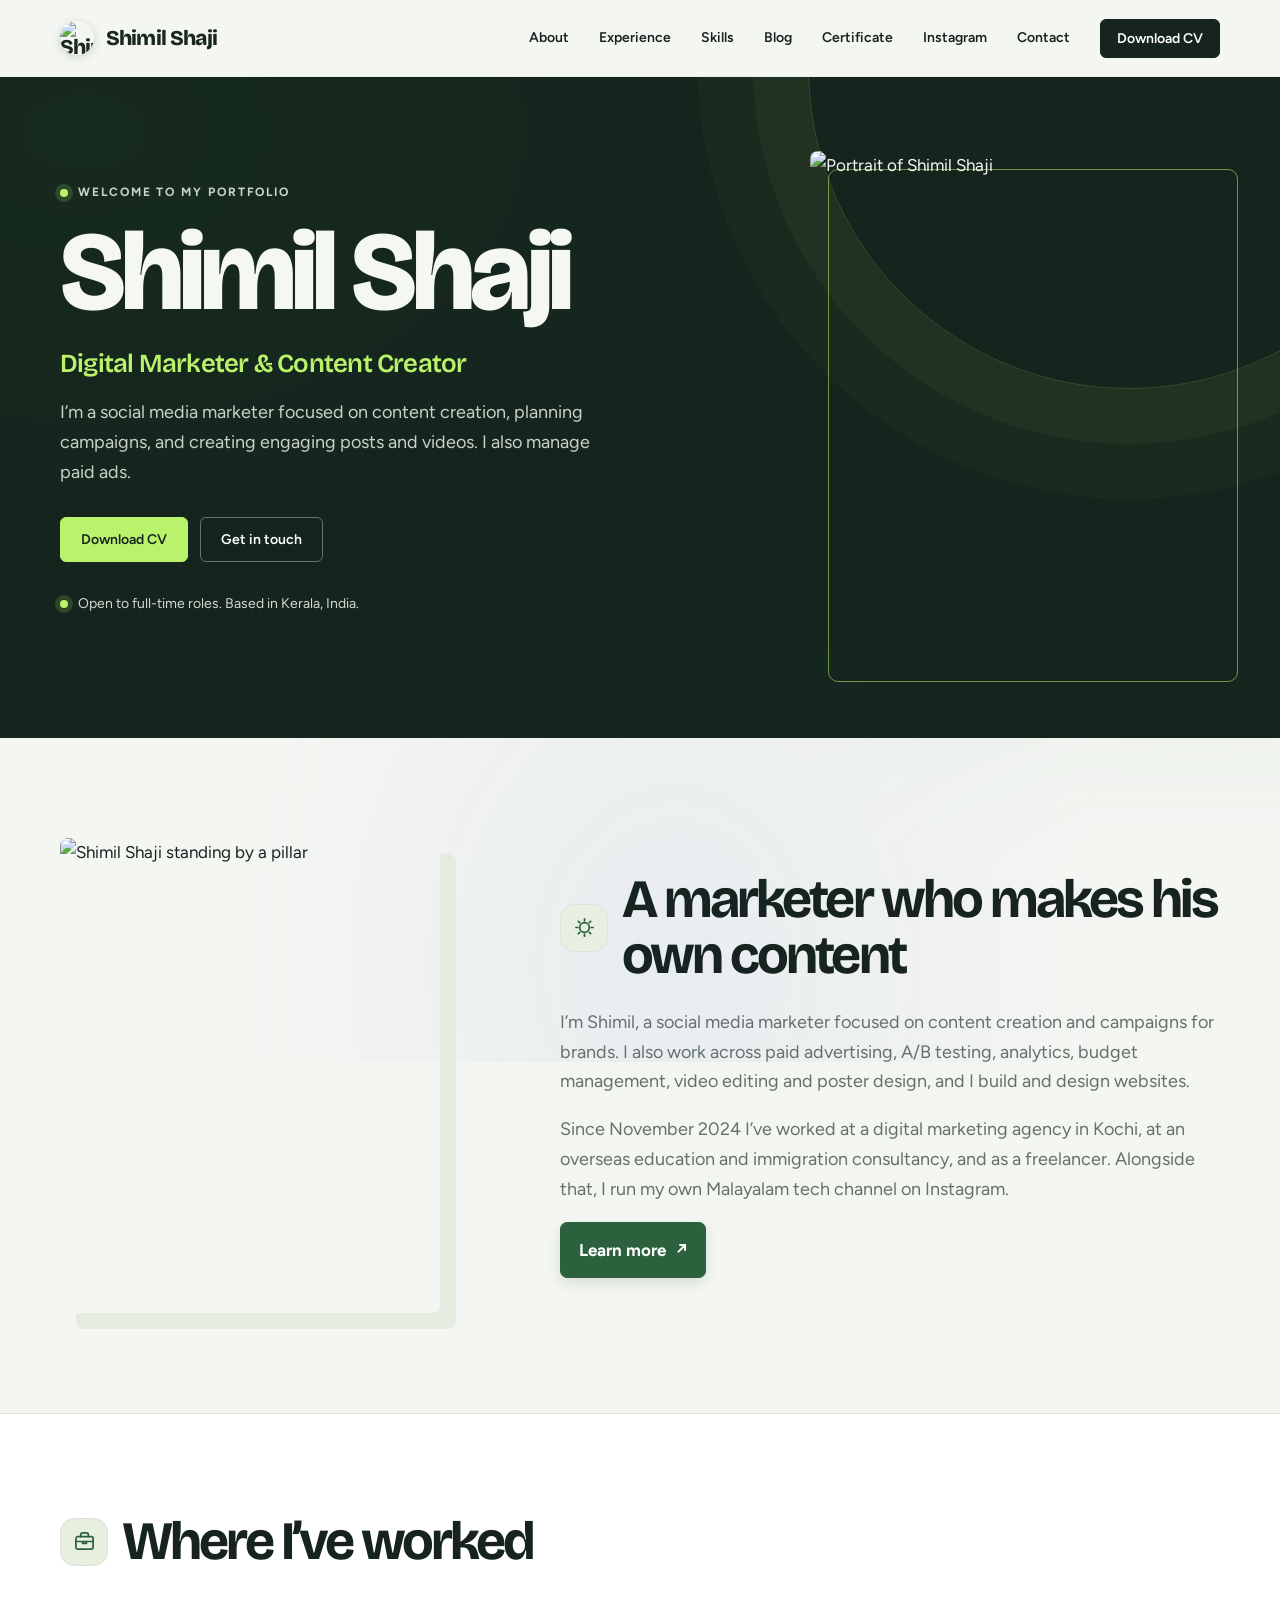
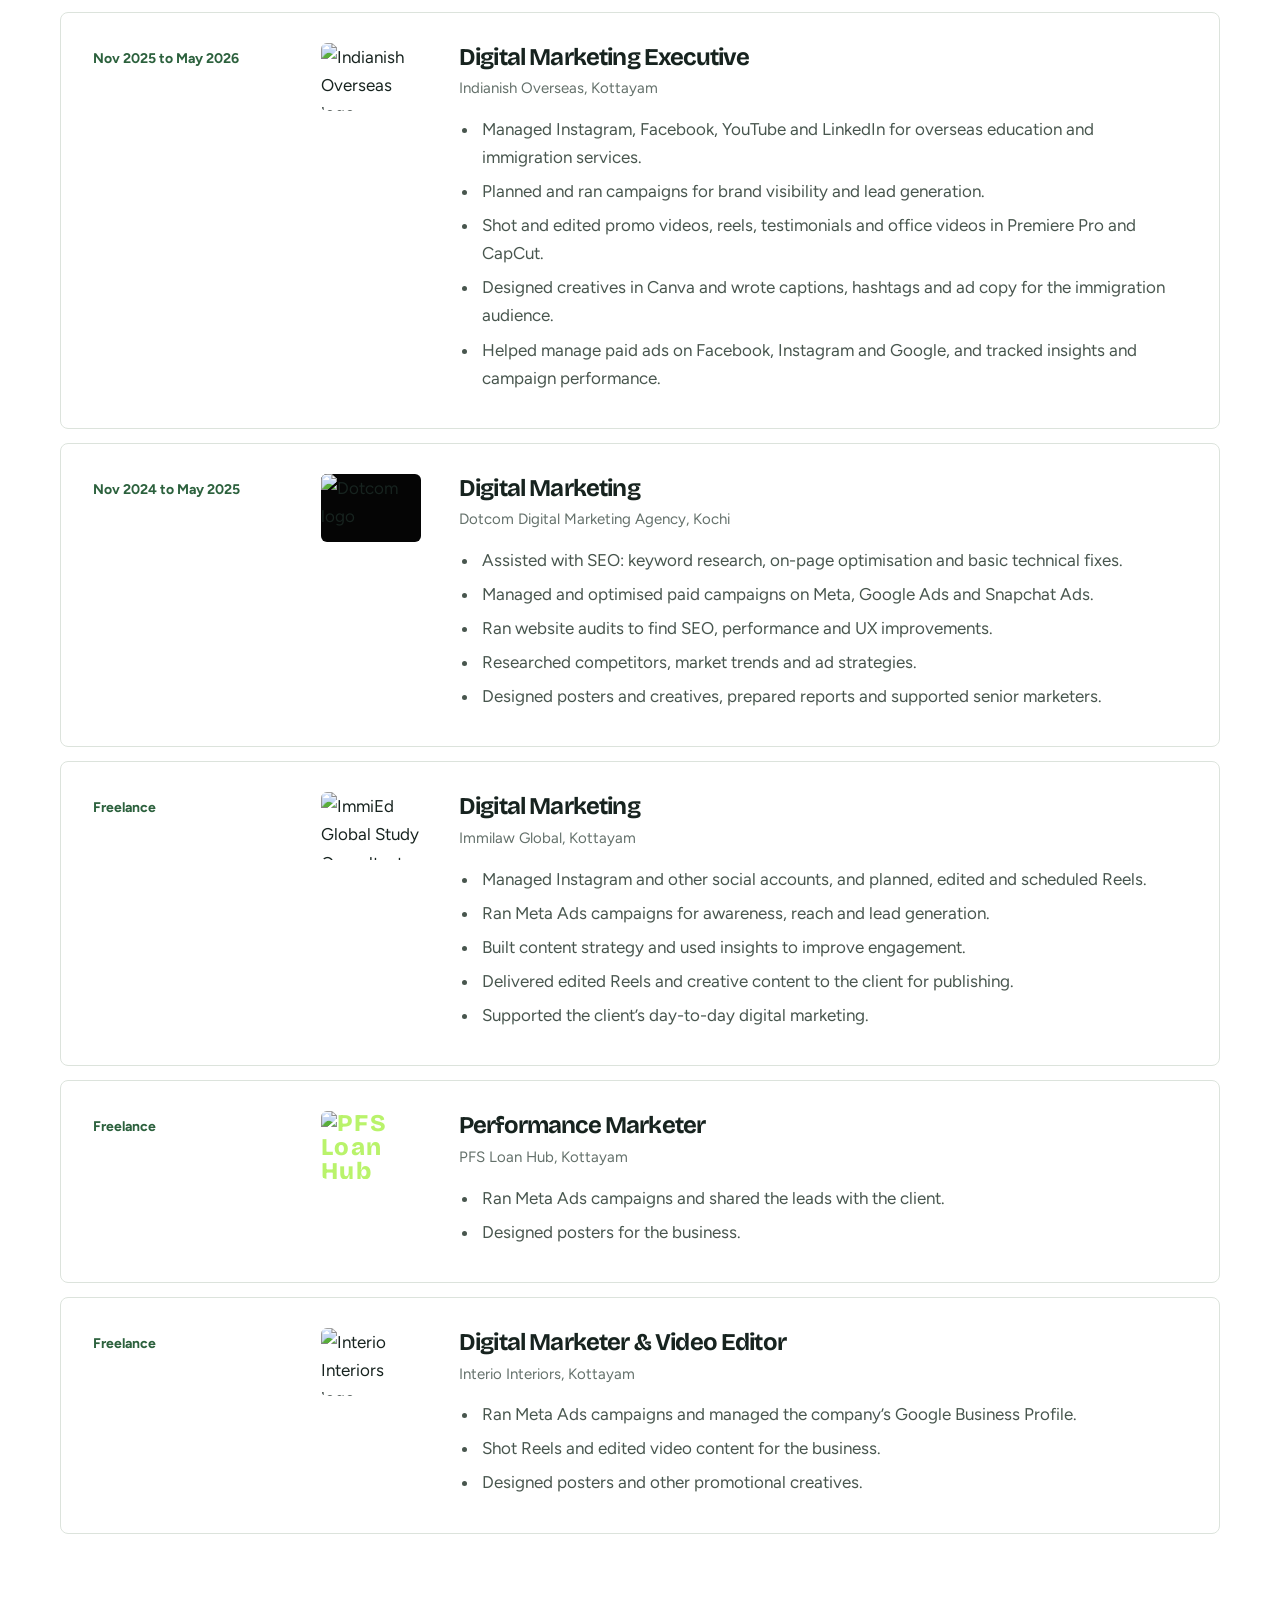
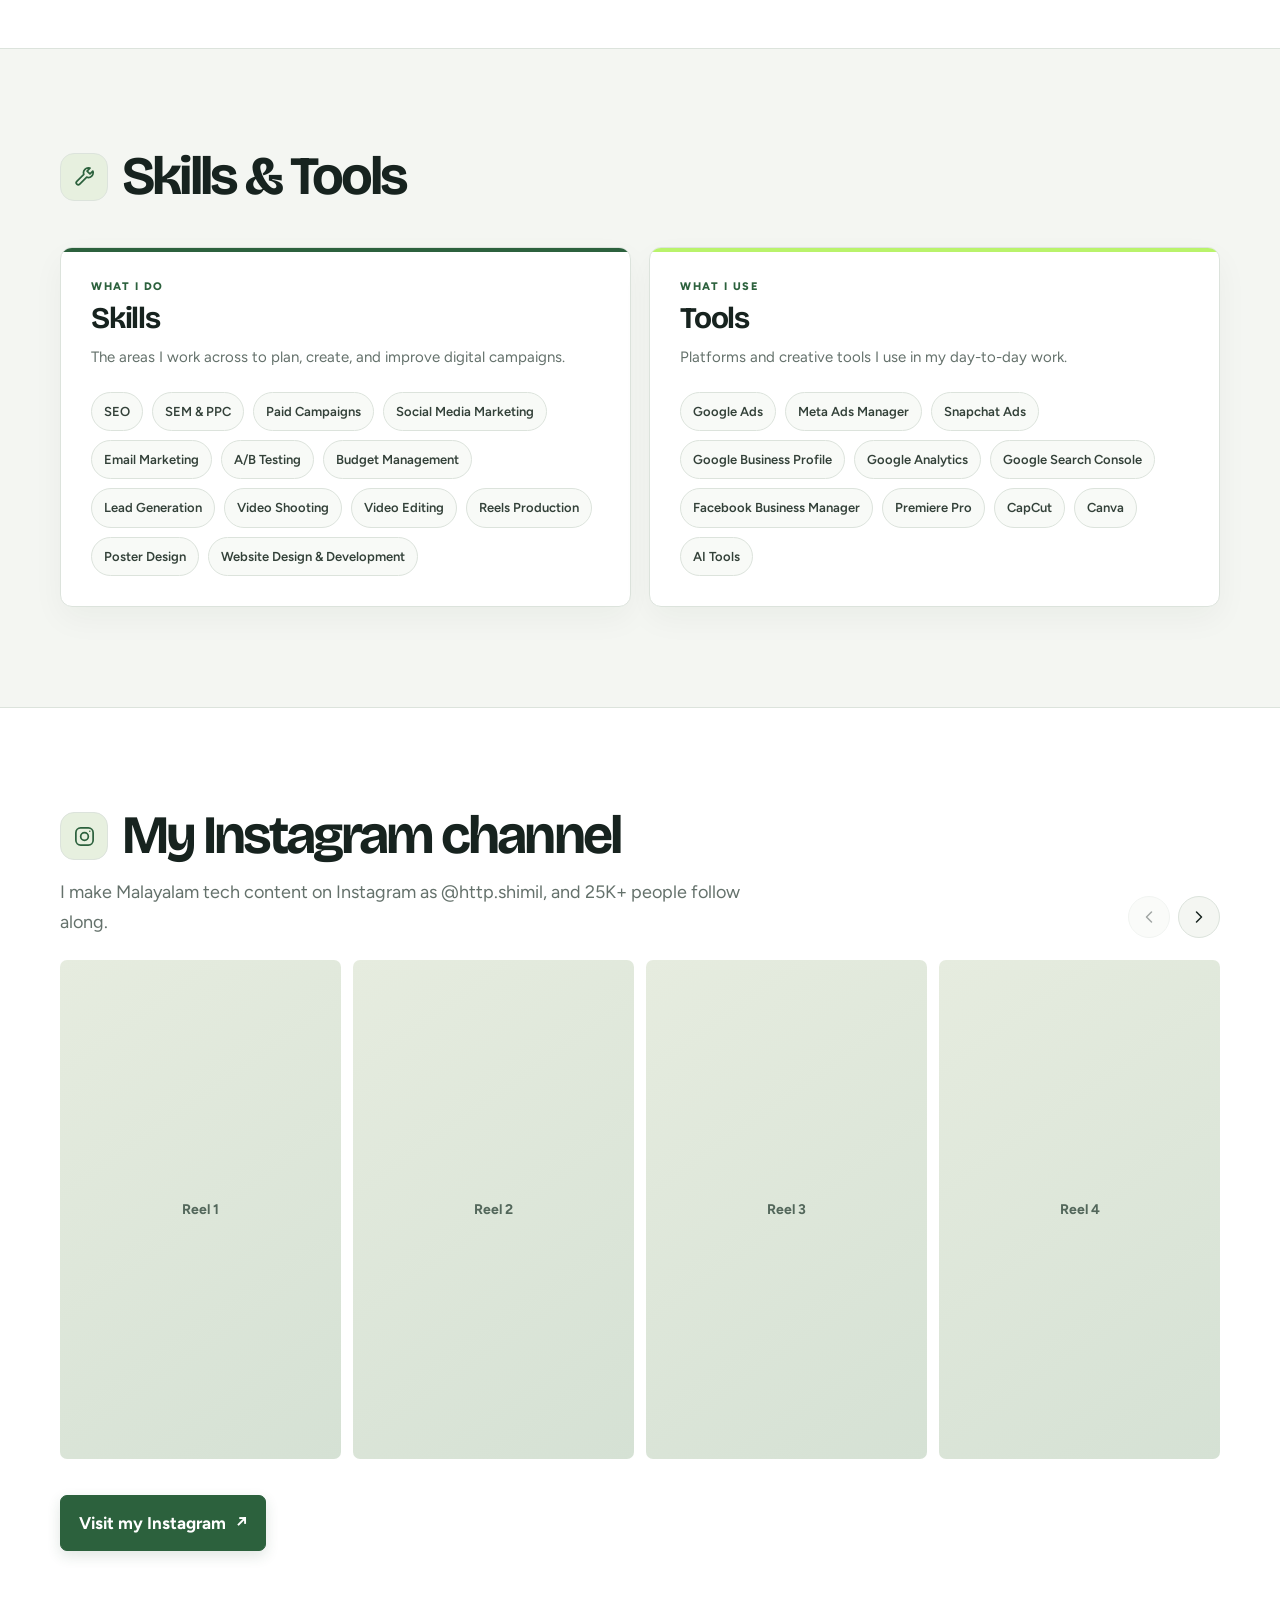
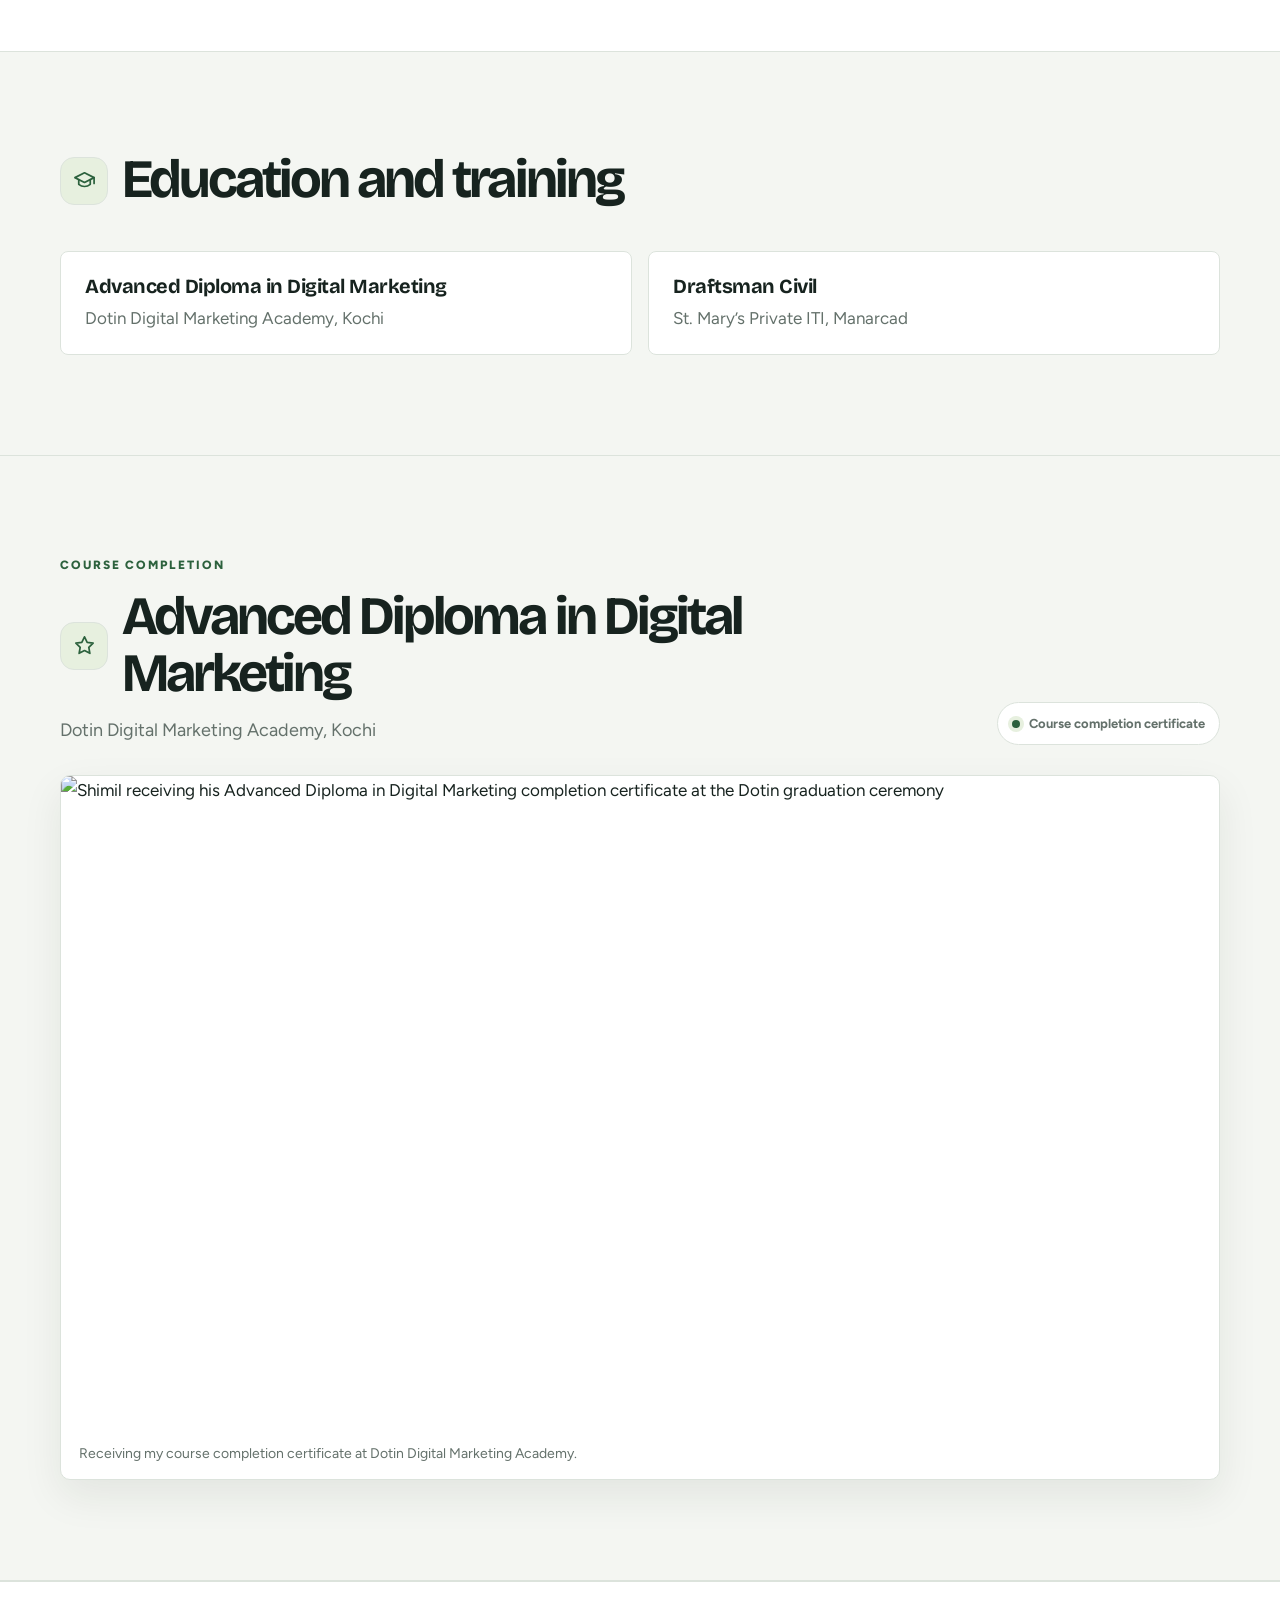
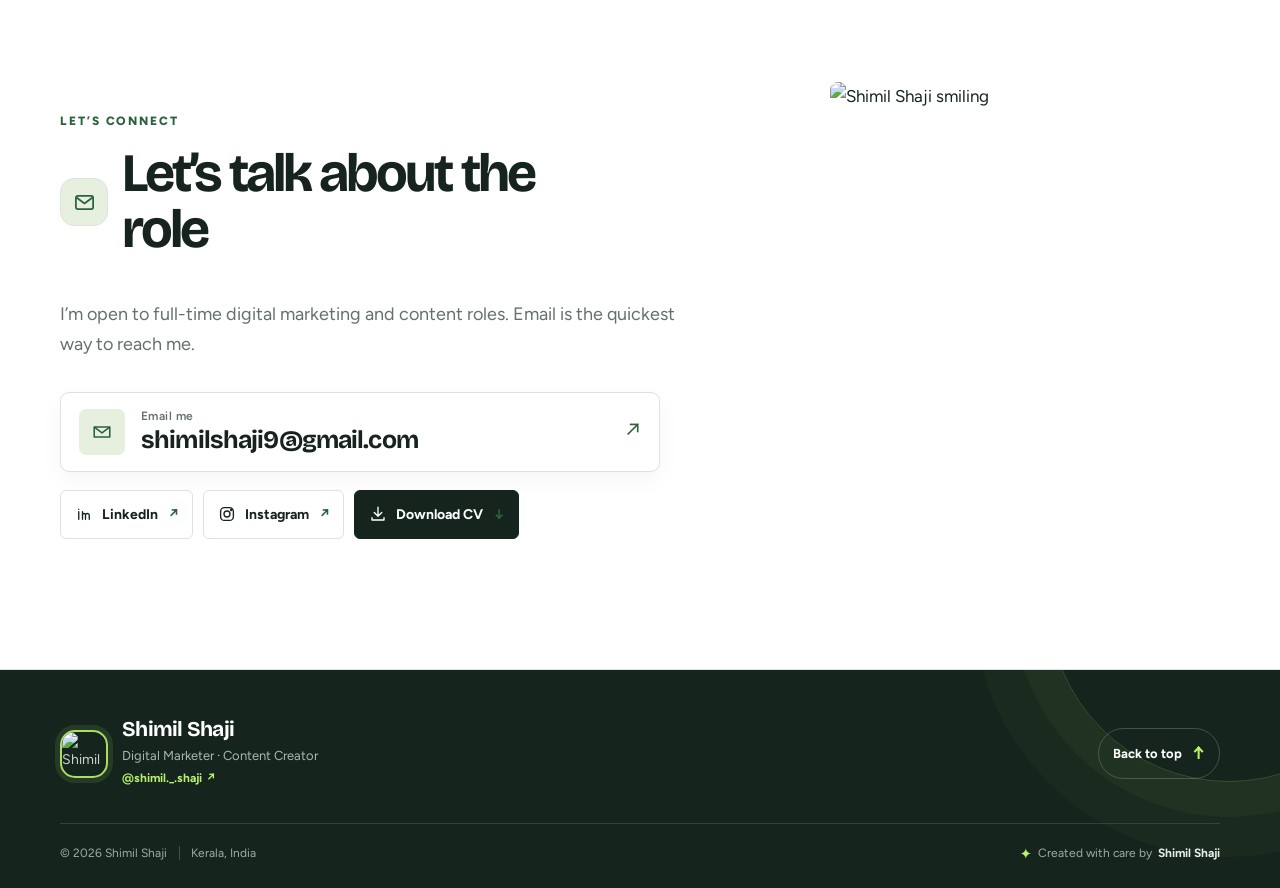
==== commit 4e94c205: "Add files via upload" ====
--- a/index.html
+++ b/index.html
@@ -4,35 +4,36 @@
 <meta charset="utf-8">
 <meta name="viewport" content="width=device-width,initial-scale=1">
 <title>Shimil Shaji | Digital Marketer & Content Creator</title>
-<meta name="description" content="Shimil Shaji is a digital marketer in Kerala focused on SEO, paid ads and social media content. See his experience, skills and Instagram channel.">
+<meta name="description" content="Shimil Shaji is a social media marketer in Kerala focused on social campaigns, content creation and paid ads.">
 <meta property="og:type" content="website">
 <meta property="og:title" content="Shimil Shaji | Digital Marketer & Content Creator">
-<meta property="og:description" content="SEO, paid ads and social media content. Experience, skills and contact.">
+<meta property="og:description" content="Social media marketing, content creation and paid ads. Explore my experience, skills and work.">
 <meta property="og:image" content="assets/photo-hero.jpg">
 <meta name="theme-color" content="#1c3fd8">
 <link rel="icon" href="assets/favicon.svg" type="image/svg+xml">
 <link rel="preconnect" href="https://fonts.googleapis.com">
 <link rel="preconnect" href="https://fonts.gstatic.com" crossorigin>
 <link href="https://fonts.googleapis.com/css2?family=Bricolage+Grotesque:opsz,wght@12..96,500;12..96,700;12..96,800&family=Figtree:wght@400;500;600&display=swap" rel="stylesheet">
-<link rel="stylesheet" href="styles.css?v=11">
+<link rel="stylesheet" href="styles.css?v=43">
 <script type="application/ld+json">{"@context":"https://schema.org","@type":"Person","name":"Shimil Shaji","jobTitle":"Digital Marketer and Content Creator","sameAs":["https://www.linkedin.com/in/shimil-shaji-57026b2a0","https://www.instagram.com/http.shimil/"]}</script>
 <script src="script.js?v=4" defer></script>
 </head>
 <body>
 <header class="top"><div class="w">
-  <a class="brand" href="https://www.instagram.com/shimil._.shaji/" target="_blank" rel="noopener noreferrer">Shimil Shaji</a>
+  <a class="brand" href="index.html#top"><img class="brand-logo" src="assets/reels/reel-6.jpg" alt="Shimil Shaji">Shimil Shaji</a>
   <button class="menu" aria-expanded="false" aria-controls="nav">Menu</button>
   <nav id="nav" aria-label="Main">
-    <a href="#experience">Experience</a><a href="#skills">Skills</a><a href="#certificate">Certificate</a><a href="#instagram">Instagram</a><a href="#contact">Contact</a>
+    <a href="about.html">About</a><a href="#experience">Experience</a><a href="#skills">Skills</a><a href="blog.html">Blog</a><a href="#certificate">Certificate</a><a href="#instagram">Instagram</a><a href="#contact">Contact</a>
     <a class="btn" href="assets/Shimil-Shaji-CV.pdf" download>Download CV</a>
   </nav>
 </div></header>
 <main id="top">
 <section class="hero"><div class="w">
   <div class="hero-t">
+    <p class="welcome-tag"><span aria-hidden="true"></span>Welcome to my portfolio</p>
     <h1>Shimil Shaji</h1>
     <p class="role">Digital Marketer & Content Creator</p>
-    <p class="lead">I mainly focus on SEO. I also run paid ads, plan social media, and shoot and edit the content myself.</p>
+    <p class="lead">I’m a social media marketer focused on content creation, planning campaigns, and creating engaging posts and videos. I also manage paid ads.</p>
     <div class="acts"><a class="btn" href="assets/Shimil-Shaji-CV.pdf" download>Download CV</a><a class="btn ghost" href="#contact">Get in touch</a></div>
     <p class="status">Open to full-time roles. Based in Kerala, India.</p>
   </div>
@@ -43,8 +44,9 @@
   <img src="assets/photo-about.jpg" alt="Shimil Shaji standing by a pillar" width="880" height="1100" loading="lazy">
   <div>
     <h2 class="section-title"><span class="section-icon" aria-hidden="true"><svg viewBox="0 0 24 24"><path d="M12 3v2m0 14v2M3 12h2m14 0h2M5.6 5.6 7 7m10 10 1.4 1.4m0-12.8L17 7M7 17l-1.4 1.4"/><circle cx="12" cy="12" r="5"/></svg></span>A marketer who makes his own content</h2>
-    <p>I’m Shimil, a digital marketer who mainly focuses on SEO. I also work across social media marketing, SEM and PPC, A/B testing, analytics, budget management, video editing and poster design, and I build and design websites.</p>
+    <p>I’m Shimil, a social media marketer focused on content creation and campaigns for brands. I also work across paid advertising, A/B testing, analytics, budget management, video editing and poster design, and I build and design websites.</p>
     <p>Since November 2024 I’ve worked at a digital marketing agency in Kochi, at an overseas education and immigration consultancy, and as a freelancer. Alongside that, I run my own Malayalam tech channel on Instagram.</p>
+    <a class="link" href="about.html">Learn more</a>
   </div>
 </div></section>
 
@@ -71,14 +73,22 @@
     <li>Built content strategy and used insights to improve engagement.</li>
     <li>Delivered edited Reels and creative content to the client for publishing.</li>
     <li>Supported the client’s day-to-day digital marketing.</li></ul></div></article>
+  <article class="job"><div class="when">Freelance</div><div class="company-logo pfs-logo"><img src="assets/logo-pfs.png" alt="PFS Loan Hub logo"></div><div>
+    <h3>Performance Marketer</h3><p class="org">PFS Loan Hub, Kottayam</p>
+    <ul><li>Ran Meta Ads campaigns and shared the leads with the client.</li>
+    <li>Designed posters for the business.</li></ul></div></article>
+  <article class="job"><div class="when">Freelance</div><div class="company-logo interio-logo"><img src="assets/logo-interio.jpg" alt="Interio Interiors logo"></div><div>
+    <h3>Digital Marketer &amp; Video Editor</h3><p class="org">Interio Interiors, Kottayam</p>
+    <ul><li>Ran Meta Ads campaigns and managed the company’s Google Business Profile.</li>
+    <li>Shot Reels and edited video content for the business.</li>
+    <li>Designed posters and other promotional creatives.</li></ul></div></article>
 </div></section>
 
 <section class="sec" id="skills"><div class="w">
-  <h2 class="section-title"><span class="section-icon" aria-hidden="true"><svg viewBox="0 0 24 24"><path d="m14.7 6.3 3-3a5 5 0 0 0-6.4 6.4L4 17a2.1 2.1 0 0 0 3 3l7.3-7.3a5 5 0 0 0 6.4-6.4l-3 3-3-3Z"/></svg></span>Skills and tools</h2>
-  <div class="cols">
-    <div><h3>Search and paid media</h3><ul><li>SEO</li><li>SEM and PPC</li><li>Google Ads</li><li>Meta Ads</li><li>Snapchat Ads</li><li>Email marketing</li><li>A/B testing</li><li>Budget management</li></ul></div>
-    <div><h3>Analytics and tracking</h3><ul><li>Google Analytics</li><li>Google Search Console</li><li>Facebook Business Manager</li></ul></div>
-    <div><h3>Content and creative</h3><ul><li>Social media marketing</li><li>Video shoot and editing (Premiere Pro, CapCut)</li><li>Canva and poster design</li><li>Website development and design</li></ul></div>
+  <h2 class="section-title"><span class="section-icon" aria-hidden="true"><svg viewBox="0 0 24 24"><path d="m14.7 6.3 3-3a5 5 0 0 0-6.4 6.4L4 17a2.1 2.1 0 0 0 3 3l7.3-7.3a5 5 0 0 0 6.4-6.4l-3 3-3-3Z"/></svg></span>Skills &amp; Tools</h2>
+  <div class="skill-tool-grid">
+    <article class="skill-tool-card"><p class="skill-tool-kicker">What I do</p><h3>Skills</h3><p class="skill-tool-intro">The areas I work across to plan, create, and improve digital campaigns.</p><div class="skill-pills"><span>SEO</span><span>SEM &amp; PPC</span><span>Paid Campaigns</span><span>Social Media Marketing</span><span>Email Marketing</span><span>A/B Testing</span><span>Budget Management</span><span>Lead Generation</span><span>Video Shooting</span><span>Video Editing</span><span>Reels Production</span><span>Poster Design</span><span>Website Design &amp; Development</span></div></article>
+    <article class="skill-tool-card tools-card"><p class="skill-tool-kicker">What I use</p><h3>Tools</h3><p class="skill-tool-intro">Platforms and creative tools I use in my day-to-day work.</p><div class="skill-pills"><span>Google Ads</span><span>Meta Ads Manager</span><span>Snapchat Ads</span><span>Google Business Profile</span><span>Google Analytics</span><span>Google Search Console</span><span>Facebook Business Manager</span><span>Premiere Pro</span><span>CapCut</span><span>Canva</span><span>AI Tools</span></div></article>
   </div>
 </div></section>
 
--- a/styles.css
+++ b/styles.css
@@ -1,16 +1,19 @@
 :root{--paper:#f4f6f2;--white:#fff;--ink:#17231f;--muted:#64716b;--line:#dce3dc;--green:#b9f36b;--green-dark:#2c613d;--night:#15251e;--d:'Bricolage Grotesque',Arial,sans-serif;--b:'Figtree',system-ui,Arial,sans-serif}
 *{box-sizing:border-box}
 html{scroll-behavior:smooth;scroll-padding-top:84px}
-body{margin:0;background:var(--paper);color:var(--ink);font:17px/1.65 var(--b);-webkit-font-smoothing:antialiased}
+body{position:relative;isolation:isolate;margin:0;background:var(--paper);color:var(--ink);font:17px/1.65 var(--b);-webkit-font-smoothing:antialiased}
+body:before{position:fixed;inset:-18%;z-index:2;pointer-events:none;content:"";opacity:.13;mix-blend-mode:soft-light;background:radial-gradient(ellipse at 18% 24%,rgba(185,243,107,.72),transparent 31%),radial-gradient(ellipse at 82% 58%,rgba(87,140,116,.62),transparent 33%),radial-gradient(ellipse at 52% 92%,rgba(84,115,221,.52),transparent 34%);animation:ambientDrift 24s ease-in-out infinite alternate}
+body>.top,body>main,body>.site-footer{position:relative;z-index:1}
+@keyframes ambientDrift{0%{transform:translate3d(-2%,0,0) scale(1)}50%{transform:translate3d(1.5%,-1%,0) scale(1.04)}100%{transform:translate3d(2%,1.5%,0) scale(1.02)}}
 img{display:block;max-width:100%;height:auto}
 a{color:inherit}
 .w{width:min(1160px,calc(100% - 48px));margin-inline:auto}
-.top{position:sticky;top:0;z-index:10;background:rgba(244,246,242,.94);backdrop-filter:blur(14px);border-bottom:1px solid rgba(220,227,220,.85)}
+.top{position:sticky;top:0;z-index:10;background:var(--paper);backdrop-filter:blur(14px);border-bottom:1px solid rgba(220,227,220,.45)}
 .top .w{display:flex;align-items:center;justify-content:space-between;min-height:76px}
 .brand{font:800 21px/1 var(--d);letter-spacing:-.04em;text-decoration:none;display:flex;align-items:center;gap:10px}
-.brand:before{content:"";width:11px;height:11px;border-radius:50%;background:var(--green-dark);box-shadow:0 0 0 5px #e4eedf}
+.brand:before{display:none}.brand-logo{display:block;width:34px;height:34px;flex:none;margin-right:2px;border:0;border-radius:50%;object-fit:cover;object-position:center 28%;box-shadow:0 2px 8px rgba(23,35,31,.18)}
 .top nav{display:flex;align-items:center;gap:30px;font-size:14px;font-weight:600}
-.top nav a{text-decoration:none;transition:color .2s ease}.top nav a:hover{color:var(--green-dark)}
+.top nav a:not(.btn){position:relative;text-decoration:none;transition:color .22s ease,transform .22s ease}.top nav a:not(.btn):after{position:absolute;left:0;right:0;bottom:-7px;height:2px;border-radius:2px;background:var(--green-dark);content:"";transform:scaleX(0);transform-origin:left;transition:transform .24s cubic-bezier(.2,.7,.2,1)}.top nav a:not(.btn):hover,.top nav a:not(.btn):focus-visible{color:var(--green-dark);transform:translateY(-2px)}.top nav a:not(.btn):hover:after,.top nav a:not(.btn):focus-visible:after{transform:scaleX(1)}
 .btn{display:inline-flex;align-items:center;justify-content:center;gap:10px;padding:13px 20px;border:1px solid var(--ink);border-radius:6px;background:var(--ink);color:#fff;text-decoration:none;font:600 14px var(--b);transition:transform .2s ease,background .2s ease,color .2s ease,border-color .2s ease}
 .btn:hover{transform:translateY(-2px);background:var(--green);border-color:var(--green);color:var(--ink)}
 .top .btn{padding:10px 16px}.menu{display:none}
@@ -18,6 +21,7 @@
 .hero:before{content:"";position:absolute;width:640px;height:640px;right:-170px;top:-330px;border:1px solid rgba(185,243,107,.18);border-radius:50%;box-shadow:0 0 0 55px rgba(185,243,107,.035),0 0 0 110px rgba(185,243,107,.025)}
 .hero .w{position:relative;display:grid;grid-template-columns:1.1fr .75fr;gap:9%;align-items:center;min-height:620px;padding-block:74px}
 .hero-t{padding:12px 0 28px}
+.welcome-tag{display:flex;align-items:center;gap:10px;margin:0 0 18px;color:#c8d2ca;font-size:12px;font-weight:700;letter-spacing:.16em;text-transform:uppercase;animation:welcomeLoop 2.8s ease-in-out infinite}.welcome-tag span{width:8px;height:8px;flex:none;border-radius:50%;background:var(--green);box-shadow:0 0 0 5px rgba(185,243,107,.14);animation:welcomePulse 2s ease-in-out infinite}
 .hero h1{font:800 clamp(62px,9vw,112px)/.92 var(--d);letter-spacing:-.045em;margin:0 0 24px;max-width:8.5ch}
 .role{display:flex;align-items:center;gap:10px;font:600 clamp(20px,2.4vw,26px)/1.25 var(--d);letter-spacing:-.03em;margin:0 0 18px;color:var(--green)}
 .lead{max-width:31em;margin:0 0 30px;color:#c8d2ca;font-size:18px}
@@ -39,6 +43,9 @@
 .company-logo{display:flex;align-items:center;justify-content:center;width:100px;height:68px;overflow:hidden;border-radius:6px;background:#fff}
 .company-logo img{display:block;width:100%;height:100%;object-fit:contain;transition:transform .3s ease}.job:hover .company-logo img{transform:scale(1.07)}
 .company-logo.dark-logo{background:#050505}
+.company-logo.pfs-logo{background:#fff;color:var(--green);font:800 24px/1 var(--d);letter-spacing:.06em}
+.company-logo.interio-logo{background:#fff}
+.company-logo.interio-logo img{object-fit:cover}
 .job h3{font:700 24px/1.2 var(--d);margin:0;letter-spacing:-.035em}.org{margin:5px 0 14px;color:var(--muted);font-size:15px}
 .job ul{margin:0;padding-left:1.15em;max-width:48em;color:#48564e}.job li{margin:6px 0;padding-left:3px}
 .cols{display:grid;grid-template-columns:repeat(3,1fr);gap:18px}
@@ -46,15 +53,16 @@
 .cols h3{font:700 20px/1.2 var(--d);margin:0 0 14px;padding-bottom:16px;border-bottom:1px solid var(--line);letter-spacing:-.02em}
 .cols h3:after{content:"";display:block;width:32px;height:3px;margin-top:14px;background:var(--green-dark);border-radius:3px}
 .cols ul{list-style:none;margin:0;padding:0}.cols li{padding:7px 0;color:var(--muted);font-size:15px}
+.skill-tool-grid{display:grid;grid-template-columns:1fr 1fr;gap:18px}.skill-tool-card{position:relative;overflow:hidden;padding:30px;background:var(--white);border:1px solid var(--line);border-radius:12px;box-shadow:0 12px 32px rgba(23,35,31,.045)}.skill-tool-card:before{position:absolute;top:0;left:0;width:100%;height:4px;background:var(--green-dark);content:""}.tools-card:before{background:var(--green)}.skill-tool-kicker{margin:0 0 6px;color:var(--green-dark);font-size:11px;font-weight:800;letter-spacing:.14em;text-transform:uppercase}.skill-tool-card h3{margin:0;font:700 30px/1.1 var(--d);letter-spacing:-.04em}.skill-tool-intro{max-width:32em;margin:10px 0 22px;color:var(--muted);font-size:15px}.skill-pills{display:flex;flex-wrap:wrap;gap:9px}.skill-pills span{padding:8px 12px;border:1px solid var(--line);border-radius:999px;background:#f8faf7;color:#334139;font-size:13px;font-weight:600;transition:transform .2s ease,border-color .2s ease,background .2s ease}.skill-pills span:hover{transform:translateY(-2px);border-color:#a9c39a;background:#eff7e9}
 .lede{max-width:40em;color:var(--muted);font-size:18px;margin:-18px 0 32px}
-.reel-heading{display:flex;align-items:end;justify-content:space-between;gap:22px;width:min(100%,650px);margin:0 0 22px}
+.reel-heading{display:flex;align-items:end;justify-content:space-between;gap:22px;width:100%;margin:0 0 22px}
 .reel-heading h2{margin:0 0 14px}.reel-heading .lede{margin:0}
 .reel-controls{display:flex;gap:8px;flex:none}
 .reel-control{display:grid;place-items:center;width:42px;height:42px;border:1px solid var(--line);border-radius:50%;background:var(--paper);color:var(--ink);cursor:pointer;transition:transform .2s ease,background .2s ease,border-color .2s ease,opacity .2s ease}
 .reel-control:hover:not(:disabled){transform:translateY(-2px);background:var(--green);border-color:var(--green)}
 .reel-control:disabled{opacity:.4;cursor:not-allowed}
 .reel-control svg{width:20px;height:20px;fill:none;stroke:currentColor;stroke-width:1.8;stroke-linecap:round;stroke-linejoin:round}
-.reels{display:grid;grid-auto-flow:column;grid-auto-columns:calc((100% - 24px)/3);grid-template-columns:none;gap:12px;width:min(100%,650px);overflow-x:auto;overscroll-behavior-x:contain;scroll-behavior:smooth;scroll-snap-type:x mandatory;scrollbar-width:thin;scrollbar-color:#aab9a7 transparent;padding:0 0 8px;margin:0 0 28px}
+.reels{display:grid;grid-auto-flow:column;grid-auto-columns:calc((100% - 36px)/4);grid-template-columns:none;gap:12px;width:100%;overflow-x:auto;overscroll-behavior-x:contain;scroll-behavior:smooth;scroll-snap-type:x mandatory;scrollbar-width:thin;scrollbar-color:#aab9a7 transparent;padding:0 0 8px;margin:0 0 28px}
 .reel{position:relative;aspect-ratio:9/16;overflow:hidden;border-radius:7px;background:linear-gradient(145deg,#e6ecdf,#d5e1d4);display:grid;place-items:center;color:#53675b;font-weight:700;font-size:14px;text-decoration:none;scroll-snap-align:start;transition:transform .2s ease}
 .reel:hover{transform:translateY(-4px)}.reel img{position:absolute;inset:0;width:100%;height:100%;object-fit:cover;transition:transform .4s cubic-bezier(.2,.7,.2,1),filter .4s ease}.reel:hover img{transform:scale(1.045);filter:saturate(1.08)}
 .link{display:inline-flex;align-items:center;gap:10px;padding:13px 18px;border:1px solid var(--green-dark);border-radius:7px;background:var(--green-dark);color:#fff;font-weight:700;text-decoration:none;box-shadow:0 5px 14px rgba(34,76,47,.14);transition:transform .22s ease,background .22s ease,border-color .22s ease,box-shadow .22s ease}.link::after{content:"↗";font-size:17px;line-height:1;transition:transform .22s ease}.link:hover{transform:translateY(-3px);background:var(--ink);border-color:var(--ink);color:#fff;box-shadow:0 9px 20px rgba(20,30,24,.2)}.link:hover::after{transform:translate(2px,-2px)}.link:focus-visible{outline:3px solid #a6c49e;outline-offset:3px}
@@ -87,6 +95,7 @@
 .contact-link.cv-link{background:var(--night);border-color:var(--night);color:#fff}.contact-link.cv-link:hover{background:var(--green);border-color:var(--green);color:var(--ink)}
 .contact img{max-width:390px;justify-self:end}
 @keyframes contactEntrance{from{opacity:0;transform:translateY(16px)}to{opacity:1;transform:translateY(0)}}
+@keyframes welcomeLoop{0%,100%{opacity:.78;transform:translateY(0)}50%{opacity:1;transform:translateY(-3px)}}@keyframes welcomePulse{0%,100%{box-shadow:0 0 0 5px rgba(185,243,107,.14)}50%{box-shadow:0 0 0 9px rgba(185,243,107,.04)}}
 .top{animation:headerIn .55s cubic-bezier(.2,.7,.2,1) both}@keyframes headerIn{from{opacity:0;transform:translateY(-10px)}to{opacity:1;transform:translateY(0)}}
 .motion-ready .motion-reveal{opacity:0;transform:translateY(22px);transition:opacity .7s cubic-bezier(.2,.7,.2,1),transform .7s cubic-bezier(.2,.7,.2,1);transition-delay:var(--motion-delay,0ms)}.motion-ready .motion-reveal.is-visible{opacity:1;transform:translateY(0)}
 .site-footer{position:relative;isolation:isolate;overflow:hidden;background:var(--night);color:#c8d2ca;padding:48px 0 22px;font-size:14px}.site-footer:before{content:"";position:absolute;z-index:-1;width:360px;height:360px;right:-130px;top:-250px;border:1px solid rgba(185,243,107,.2);border-radius:50%;box-shadow:0 0 0 35px rgba(185,243,107,.035),0 0 0 75px rgba(185,243,107,.025)}.footer-wrap{display:block}.footer-top,.footer-bottom{display:flex;align-items:center;justify-content:space-between;gap:20px}.footer-brand{display:flex;align-items:center;gap:14px}.footer-mark{display:grid;place-items:center;width:48px;height:48px;border-radius:15px;background:var(--green);color:var(--night);font:800 24px/1 var(--d);box-shadow:0 0 0 6px rgba(185,243,107,.1)}.footer-brand div{display:grid;gap:3px}.footer-brand strong{font:700 21px/1.1 var(--d);color:#fff;letter-spacing:-.035em}.footer-brand div>span{font-size:13px;color:#aab9af}.footer-brand i{font-style:normal;color:var(--green)}.footer-top-link{display:inline-flex;align-items:center;gap:10px;padding:10px 14px;border:1px solid rgba(200,210,202,.25);border-radius:999px;color:#fff;text-decoration:none;font-size:13px;font-weight:700;transition:transform .22s ease,border-color .22s ease,background .22s ease}.footer-top-link span{color:var(--green);font-size:18px;transition:transform .22s ease}.footer-top-link:hover{transform:translateY(-2px);border-color:var(--green);background:rgba(185,243,107,.08)}.footer-top-link:hover span{transform:translateY(-3px)}.footer-bottom{margin-top:34px;padding-top:18px;border-top:1px solid rgba(200,210,202,.16);font-size:12px;color:#9eada3}.footer-place{margin-left:9px;padding-left:11px;border-left:1px solid rgba(200,210,202,.25)}.footer-credit{display:inline-flex;align-items:center;gap:6px}.footer-credit strong{color:#e7eee9}.footer-spark{color:var(--green);font-size:15px}
@@ -94,15 +103,35 @@
 .footer-avatar{width:48px;height:48px;flex:none;object-fit:cover;object-position:center 35%;border:2px solid rgba(185,243,107,.9);border-radius:15px;box-shadow:0 0 0 5px rgba(185,243,107,.1);transition:transform .3s ease,box-shadow .3s ease}.footer-brand:hover .footer-avatar{transform:scale(1.06);box-shadow:0 0 0 7px rgba(185,243,107,.15)}
 .footer-handle{display:inline-flex;align-items:center;gap:5px;width:max-content;color:var(--green);text-decoration:none;font-size:12px;font-weight:700;transition:color .2s ease}.footer-handle span{transition:transform .2s ease}.footer-handle:hover{color:#fff}.footer-handle:hover span{transform:translate(2px,-2px)}
 @media(max-width:860px){
- .w{width:min(100% - 40px,680px)}.top .w{min-height:68px}
+ .w{width:min(100% - 40px,680px)}.top .w{min-height:68px}.reels{grid-auto-columns:calc((100% - 24px)/3)}
  .brand{white-space:nowrap;font-size:19px}.top nav{gap:14px;font-size:13px}.top .btn{white-space:nowrap;padding:8px 10px;font-size:13px}
  .hero .w{grid-template-columns:1fr .7fr;gap:30px;min-height:unset;padding-block:60px}.hero h1{font-size:clamp(58px,10vw,86px)}.hero-p{align-self:center}
- .about{gap:40px}.sec{padding:76px 0}.job{grid-template-columns:150px 92px 1fr;gap:18px;padding:26px 22px}.company-logo{width:88px;height:62px}.cols{gap:12px}.cols>div{padding:24px 18px}
+ .about{gap:40px}.sec{padding:76px 0}.job{grid-template-columns:150px 92px 1fr;gap:18px;padding:26px 22px}.company-logo{width:88px;height:62px}.cols{gap:12px}.cols>div{padding:24px 18px}.skill-tool-grid{gap:12px}.skill-tool-card{padding:24px 20px}
 }
 @media(max-width:620px){
- .w{width:calc(100% - 36px)}.top .w{min-height:64px}.brand{font-size:19px}.menu{display:block;background:var(--white);border:1px solid var(--line);border-radius:5px;padding:8px 12px;font:600 14px var(--b);color:var(--ink);cursor:pointer}
+ .w{width:calc(100% - 36px)}.top .w{min-height:64px}.brand{font-size:19px}.menu{display:block;background:var(--white);border:1px solid var(--line);border-radius:5px;padding:8px 12px;font:600 14px var(--b);color:var(--ink);cursor:pointer}.reels{grid-auto-columns:calc((100% - 8px)/2)}
  .top nav{display:none;position:absolute;top:64px;left:0;right:0;flex-direction:column;align-items:stretch;gap:0;padding:10px 18px 18px;background:var(--paper);border-bottom:1px solid var(--line);box-shadow:0 12px 20px rgba(23,35,31,.08)}.top nav.open{display:flex}.top nav a:not(.btn){padding:12px 0;border-bottom:1px solid var(--line)}.top nav .btn{margin-top:14px}
  .hero .w{grid-template-columns:1fr;gap:36px;padding-block:58px 42px}.hero-t{padding:0}.hero h1{font-size:clamp(64px,17vw,96px);max-width:7ch;margin-bottom:18px}.role{font-size:21px}.lead{font-size:16px}.hero-p{width:min(82%,370px);justify-self:center;margin:0 14px 14px auto}.hero:before{right:-300px;top:-340px}
- .sec{padding:64px 0}h2{margin-bottom:28px}.section-title{gap:11px}.section-icon{width:42px;height:42px;border-radius:12px}.section-icon svg{width:20px;height:20px}.about,.contact{grid-template-columns:1fr;gap:32px}.about img,.contact img{max-width:320px}.about img{order:2}.about>div{order:1}.about p,.lede{font-size:16px}.job{grid-template-columns:1fr;gap:12px;padding:22px 18px}.company-logo{width:105px;height:62px}.job h3{font-size:22px}.cols,.edu{grid-template-columns:1fr;gap:12px}.cols>div{padding:22px}.reel-heading{align-items:flex-start;gap:14px}.reel-control{width:38px;height:38px}.reels{gap:8px}.cert-heading{display:block}.cert-heading h2{margin-bottom:12px}.cert-note{margin-top:20px}.cert-photo figcaption{padding:12px 14px;font-size:13px}.contact img{justify-self:start}.contact .lede{margin-top:0!important}.mail{padding:14px;gap:12px}.mail-icon{width:42px;height:42px}.mail-address{font-size:clamp(17px,5vw,23px)}.links{gap:8px}.contact-link{padding:11px 12px;font-size:13px}.site-footer{padding-top:38px}.footer-top{align-items:flex-start}.footer-bottom{align-items:flex-start;flex-direction:column;gap:10px;margin-top:26px}.footer-mark{width:42px;height:42px;border-radius:13px}.footer-brand strong{font-size:19px}
+ .sec{padding:64px 0}h2{margin-bottom:28px}.section-title{gap:11px}.section-icon{width:42px;height:42px;border-radius:12px}.section-icon svg{width:20px;height:20px}.about,.contact{grid-template-columns:1fr;gap:32px}.about img,.contact img{max-width:320px}.about img{order:2}.about>div{order:1}.about p,.lede{font-size:16px}.job{grid-template-columns:1fr;gap:12px;padding:22px 18px}.company-logo{width:105px;height:62px}.job h3{font-size:22px}.cols,.edu,.skill-tool-grid{grid-template-columns:1fr;gap:12px}.cols>div{padding:22px}.skill-tool-card{padding:24px 20px}.reel-heading{align-items:flex-start;gap:14px}.reel-control{width:38px;height:38px}.reels{gap:8px}.cert-heading{display:block}.cert-heading h2{margin-bottom:12px}.cert-note{margin-top:20px}.cert-photo figcaption{padding:12px 14px;font-size:13px}.contact img{justify-self:start}.contact .lede{margin-top:0!important}.mail{padding:14px;gap:12px}.mail-icon{width:42px;height:42px}.mail-address{font-size:clamp(17px,5vw,23px)}.links{gap:8px}.contact-link{padding:11px 12px;font-size:13px}.site-footer{padding-top:38px}.footer-top{align-items:flex-start}.footer-bottom{align-items:flex-start;flex-direction:column;gap:10px;margin-top:26px}.footer-mark{width:42px;height:42px;border-radius:13px}.footer-brand strong{font-size:19px}
 }
 @media(prefers-reduced-motion:reduce){html{scroll-behavior:auto}*,*:before,*:after{transition:none!important;animation:none!important;scroll-behavior:auto!important}.motion-ready .motion-reveal{opacity:1;transform:none}}
+/* Gentle pointer feedback across the site */
+@media (hover:hover) and (pointer:fine){
+  :where(a,button,.job,.company-logo,.cols>div,.skill-tool-card,.skill-pills span,.reel,.edu>div,.cert-note,.cert-photo,.blog-card,.section-icon,.about-page-tags span,.about-website-tag,.footer-avatar){
+    transition:all .22s ease;
+  }
+  :where(a,button,.job,.company-logo,.cols>div,.skill-tool-card,.skill-pills span,.reel,.edu>div,.cert-note,.cert-photo,.blog-card,.section-icon,.about-page-tags span,.about-website-tag,.footer-avatar):hover{
+    scale:1.035;
+  }
+}
+.blog-sec{background:#eef3eb;border-block:1px solid var(--line)}.blog-sec .contact-kicker{margin-bottom:10px}.blog-sec .section-title{margin-bottom:22px}.blog-title{font:700 clamp(38px,5vw,62px)/1.04 var(--d);letter-spacing:-.055em;max-width:none}.blog-lede{margin:0 0 30px}.blog-grid{display:grid;grid-template-columns:repeat(3,minmax(0,1fr));gap:18px}.blog-card{overflow:hidden;border:1px solid var(--line);border-radius:10px;background:var(--white);box-shadow:0 8px 24px rgba(23,35,31,.045);transition:transform .25s ease,box-shadow .25s ease}.blog-card:hover{transform:translateY(-5px);box-shadow:0 16px 32px rgba(23,35,31,.1)}.blog-cover{display:block;overflow:hidden;aspect-ratio:16/10;background:#dce5d8}.blog-cover img{width:100%;height:100%;object-fit:cover;transition:transform .4s ease}.blog-card:hover .blog-cover img{transform:scale(1.04)}.blog-copy{padding:21px 22px 23px}.blog-category{margin:0 0 9px;color:var(--green-dark);font-size:11px;font-weight:800;letter-spacing:.14em}.blog-copy h3{margin:0 0 9px;font:700 23px/1.16 var(--d);letter-spacing:-.035em}.blog-copy>p:not(.blog-category){margin:0 0 17px;color:var(--muted);font-size:15px;line-height:1.55}.blog-link{display:inline-flex;align-items:center;gap:8px;color:var(--green-dark);font-size:14px;font-weight:800;text-decoration:none}.blog-link span{transition:transform .2s ease}.blog-link:hover span{transform:translate(2px,-2px)}
+@media(max-width:760px){.blog-grid{grid-template-columns:repeat(2,minmax(0,1fr))}}
+@media(max-width:520px){.blog-grid{grid-template-columns:1fr}.blog-copy{padding:19px}.blog-cover{aspect-ratio:16/9}}
+.about-page{background:var(--night);color:#f5f7f2}.about-page .w{display:grid;grid-template-columns:.78fr 1.22fr;gap:8%;align-items:center;min-height:64vh}.about-page-photo{position:relative;max-width:390px}.about-page-photo:after{position:absolute;inset:16px -16px -16px 16px;z-index:0;border:1px solid rgba(185,243,107,.5);border-radius:9px;content:""}.about-page-photo img{position:relative;z-index:1;width:100%;aspect-ratio:4/5;object-fit:cover;border-radius:8px}.about-page-copy{max-width:650px}.about-page-kicker{margin:0 0 14px;color:var(--green);font-size:12px;font-weight:800;letter-spacing:.16em;text-transform:uppercase}.about-page-title{margin:0 0 22px;font:800 clamp(42px,6vw,72px)/.98 var(--d);letter-spacing:-.06em}.about-page-copy p{margin:0 0 18px;color:#c8d2ca;font-size:18px}.about-page-tags{display:flex;flex-wrap:wrap;gap:9px;margin-top:26px}.about-page-tags span{padding:7px 12px;border:1px solid rgba(200,210,202,.25);border-radius:30px;color:#e4ebe5;font-size:13px}.about-page .btn{margin-top:12px;background:var(--green);border-color:var(--green);color:var(--ink)}.about-page .btn:hover{background:#d2ff9c;border-color:#d2ff9c}
+@media(max-width:620px){.about-page .w{grid-template-columns:1fr;gap:38px;padding-block:48px}.about-page-photo{width:min(82%,370px);margin:0 18px 16px auto}.about-page-title{font-size:clamp(42px,13vw,62px)}.about-page-copy p{font-size:16px}}
+.about-page-links{display:flex;flex-wrap:wrap;gap:9px;margin-top:20px}.about-website-tag{display:inline-flex;align-items:center;padding:7px 12px;border:1px solid rgba(200,210,202,.25);border-radius:999px;background:transparent;color:#e4ebe5;font-size:13px;font-weight:500}
+.website-page{background:var(--night);color:#f5f7f2;min-height:64vh}.website-page .w{max-width:900px}.website-page .about-page-kicker{margin-bottom:14px}.website-page h1{margin:0 0 22px;font:800 clamp(42px,6vw,72px)/.98 var(--d);letter-spacing:-.06em}.website-page h2{margin:34px 0 12px;font-size:30px}.website-page p{max-width:48em;color:#c8d2ca;font-size:18px}.website-page .btn{margin-top:18px;background:var(--green);border-color:var(--green);color:var(--ink)}.website-page .btn:hover{background:#d2ff9c;border-color:#d2ff9c}
+@media(max-width:620px){.website-page h2{font-size:26px}.website-page p{font-size:16px}}
+.coming-soon{position:relative;isolation:isolate;display:flex;min-height:52vh;flex-direction:column;align-items:center;justify-content:center;overflow:hidden;padding:68px 22px;text-align:center;border:1px solid rgba(44,97,61,.13);border-radius:18px;background:radial-gradient(ellipse at 50% 42%,#fff 0,#f7faf4 58%,#edf3e9 100%);box-shadow:0 20px 60px rgba(23,35,31,.06);animation:comingRise .75s cubic-bezier(.2,.7,.2,1) both}.coming-soon:before,.coming-soon:after{position:absolute;z-index:-1;content:"";width:360px;height:360px;border:1px solid rgba(44,97,61,.1);border-radius:50%;animation:comingOrbit 18s linear infinite}.coming-soon:after{width:470px;height:470px;animation-direction:reverse;animation-duration:26s}.coming-soon .contact-kicker{margin:18px 0 8px}.coming-title,.coming-soon h1{margin:0;font:800 clamp(54px,9vw,96px)/1 var(--d);letter-spacing:-.065em;color:var(--ink)}.coming-soon h1 span{display:inline-block;color:var(--green-dark);animation:comingPulse 2.4s ease-in-out infinite}.coming-copy{max-width:34em;margin:18px 0 25px;color:var(--muted);font-size:17px}.coming-home{position:relative;z-index:1}.coming-orbit{position:relative;display:grid;width:78px;height:78px;place-items:center;border:1px solid rgba(44,97,61,.18);border-radius:50%;background:rgba(255,255,255,.8);box-shadow:0 8px 24px rgba(23,35,31,.08)}.coming-orbit:before,.coming-orbit:after{position:absolute;content:"";inset:-9px;border:1px solid rgba(44,97,61,.16);border-radius:50%;animation:comingRing 2.4s ease-out infinite}.coming-orbit:after{animation-delay:1.2s}.coming-orbit span{position:absolute;width:11px;height:11px;border-radius:50%;background:var(--green-dark);animation:comingDot 1.2s ease-in-out infinite}.coming-orbit span:nth-child(2){transform:translateX(-18px);animation-delay:.2s}.coming-orbit span:nth-child(3){transform:translateX(18px);animation-delay:.4s}@keyframes comingRise{from{opacity:0;transform:translateY(16px)}to{opacity:1;transform:translateY(0)}}@keyframes comingPulse{0%,100%{transform:translateY(0);text-shadow:0 0 0 rgba(44,97,61,0)}50%{transform:translateY(-4px);text-shadow:0 8px 24px rgba(44,97,61,.2)}}@keyframes comingRing{0%{transform:scale(.82);opacity:.65}100%{transform:scale(1.18);opacity:0}}@keyframes comingDot{0%,100%{opacity:.45;scale:.8}50%{opacity:1;scale:1.2}}@keyframes comingOrbit{to{transform:rotate(360deg)}}
+@media (hover:hover) and (pointer:fine){.job{transition:transform .4s cubic-bezier(.2,.7,.2,1),scale .4s cubic-bezier(.2,.7,.2,1),border-color .3s ease,box-shadow .3s ease}.job:hover{scale:1.02;transform:translateY(-4px)}}
+@media(prefers-reduced-motion:reduce){.job,.job:hover{transition:none!important;scale:1!important;transform:none!important}}
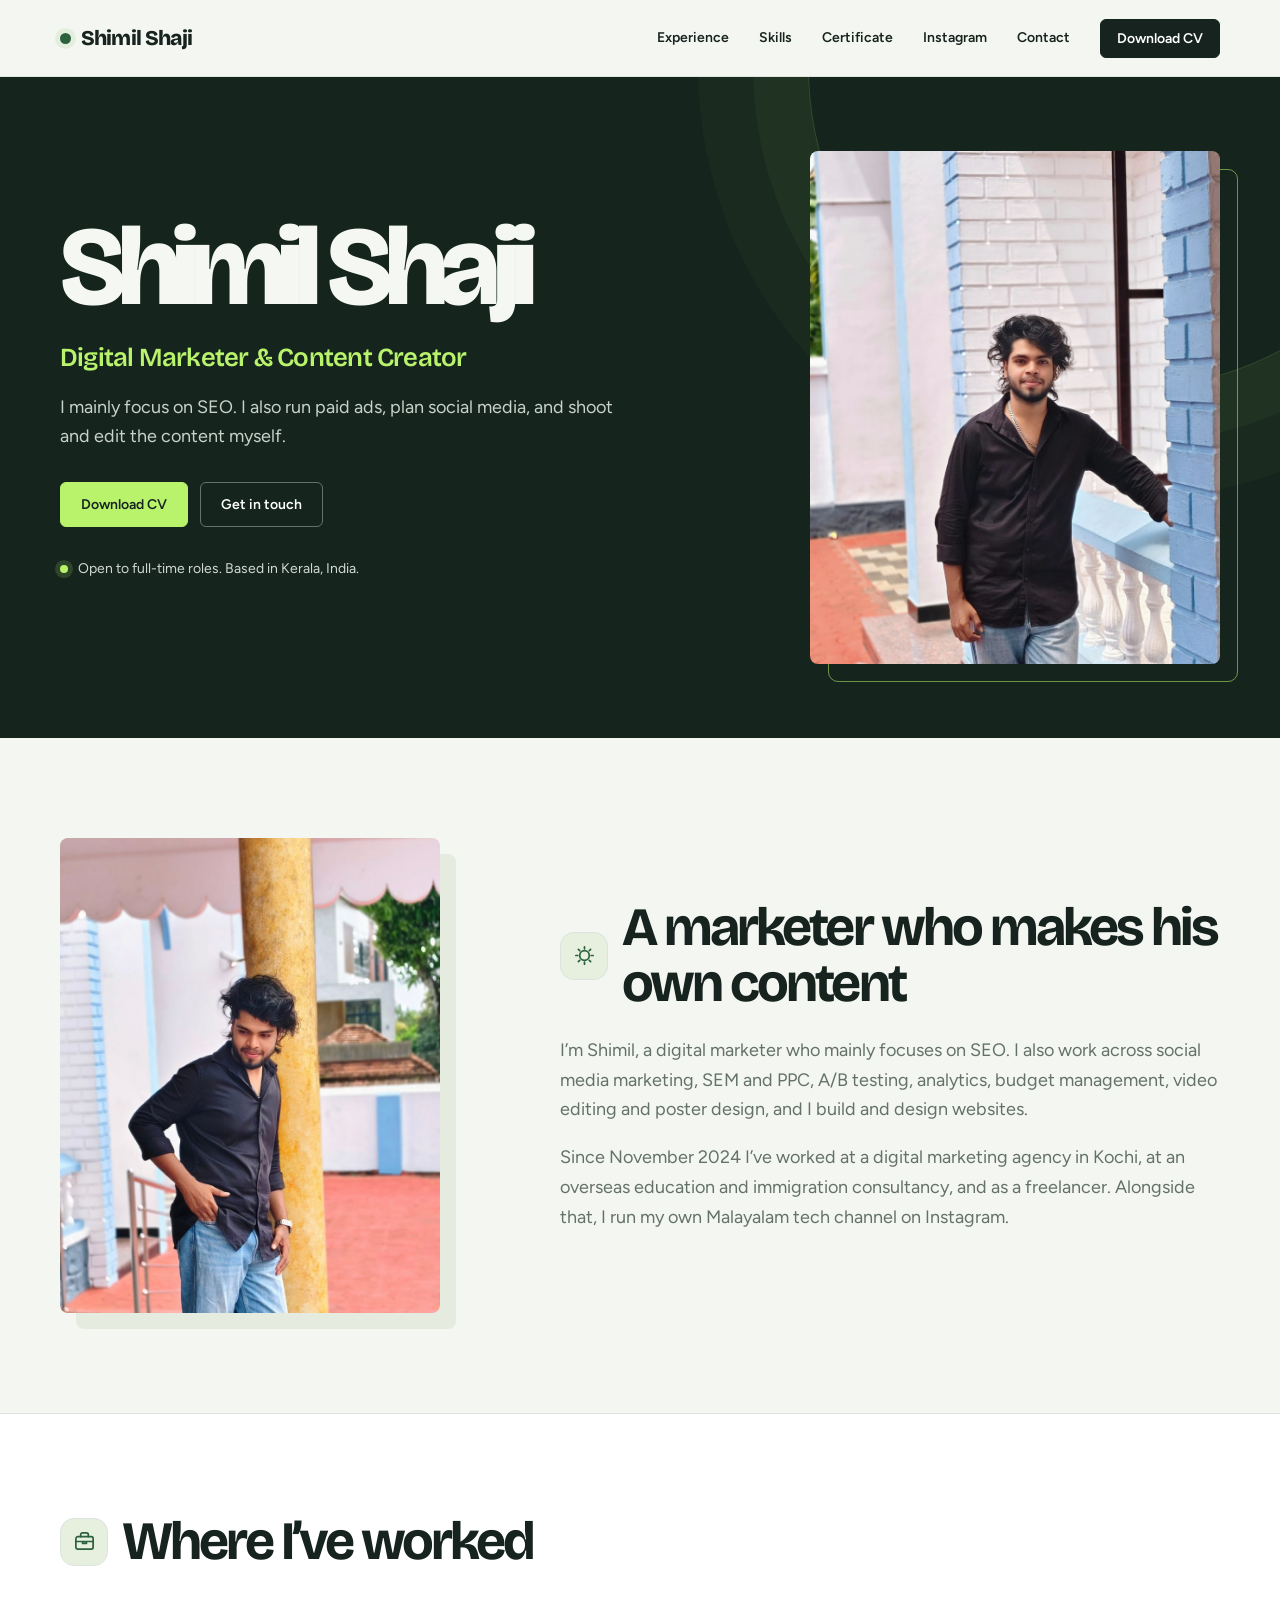
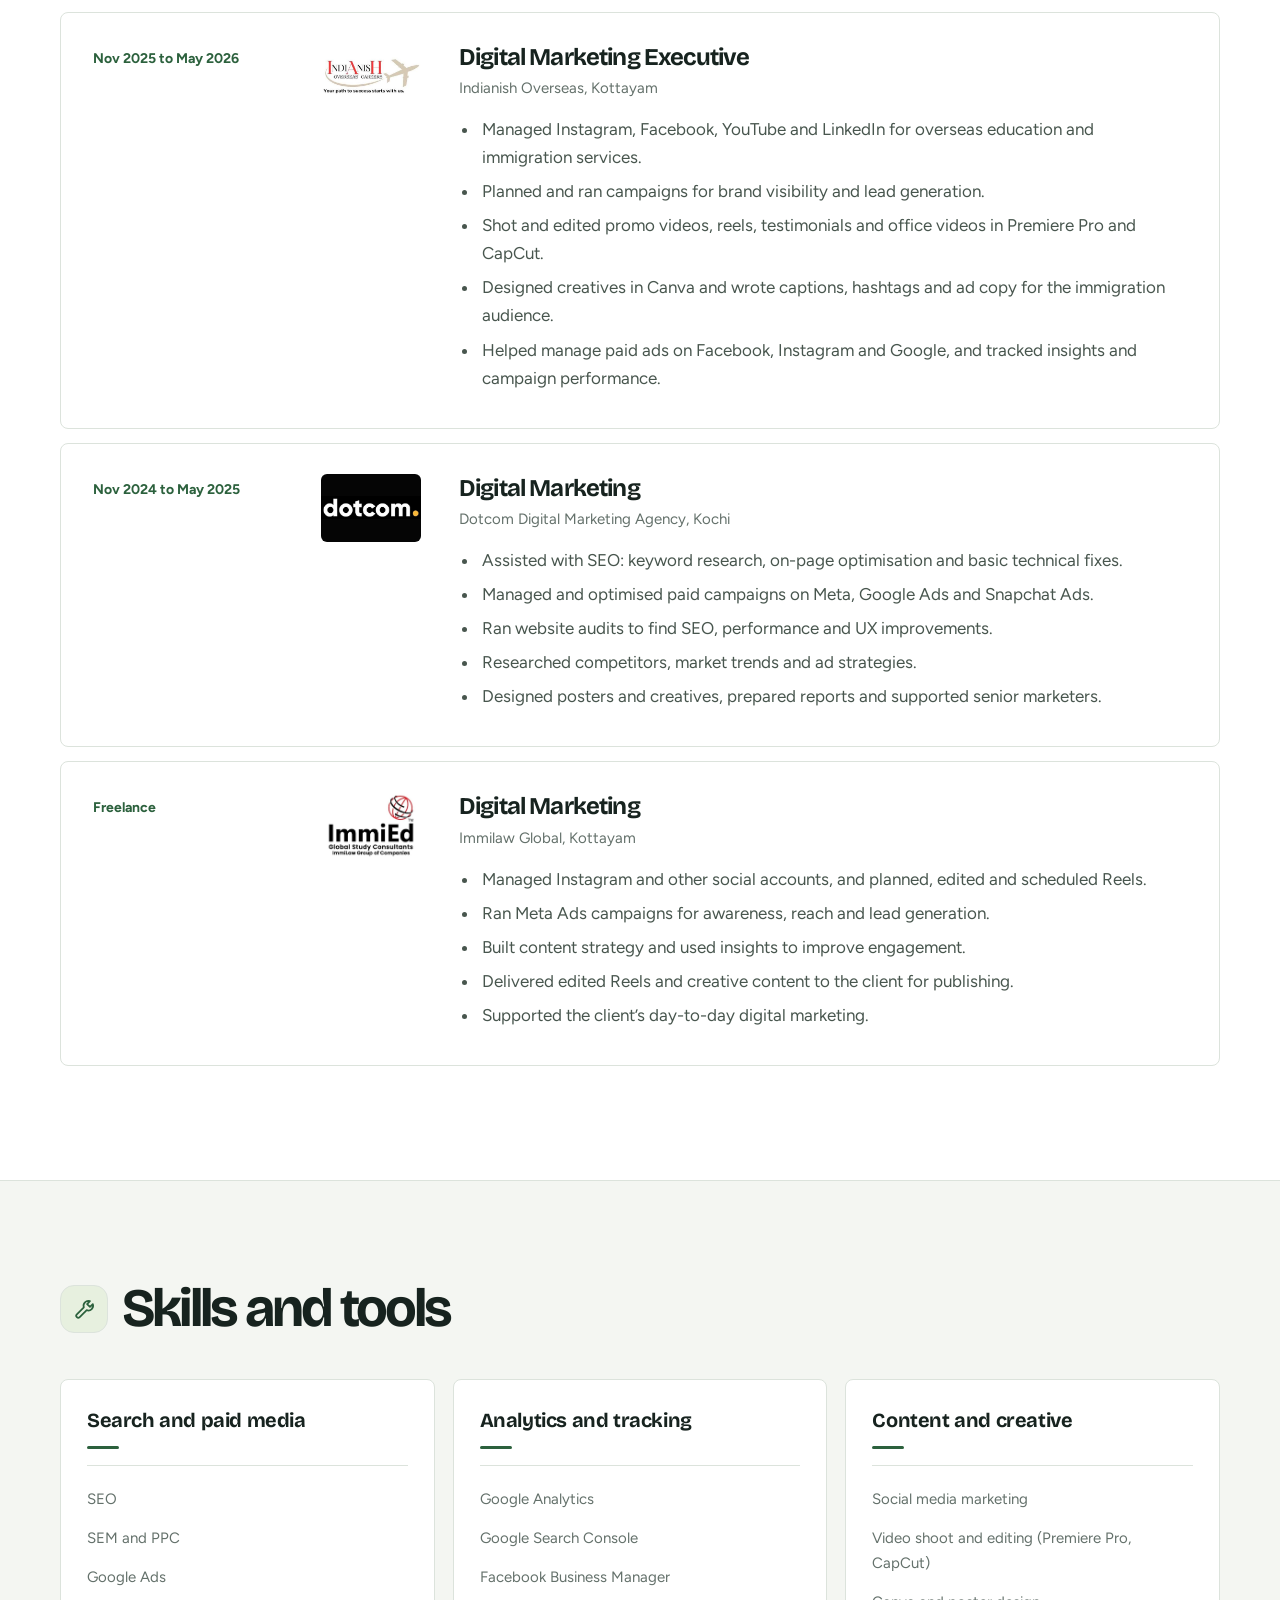
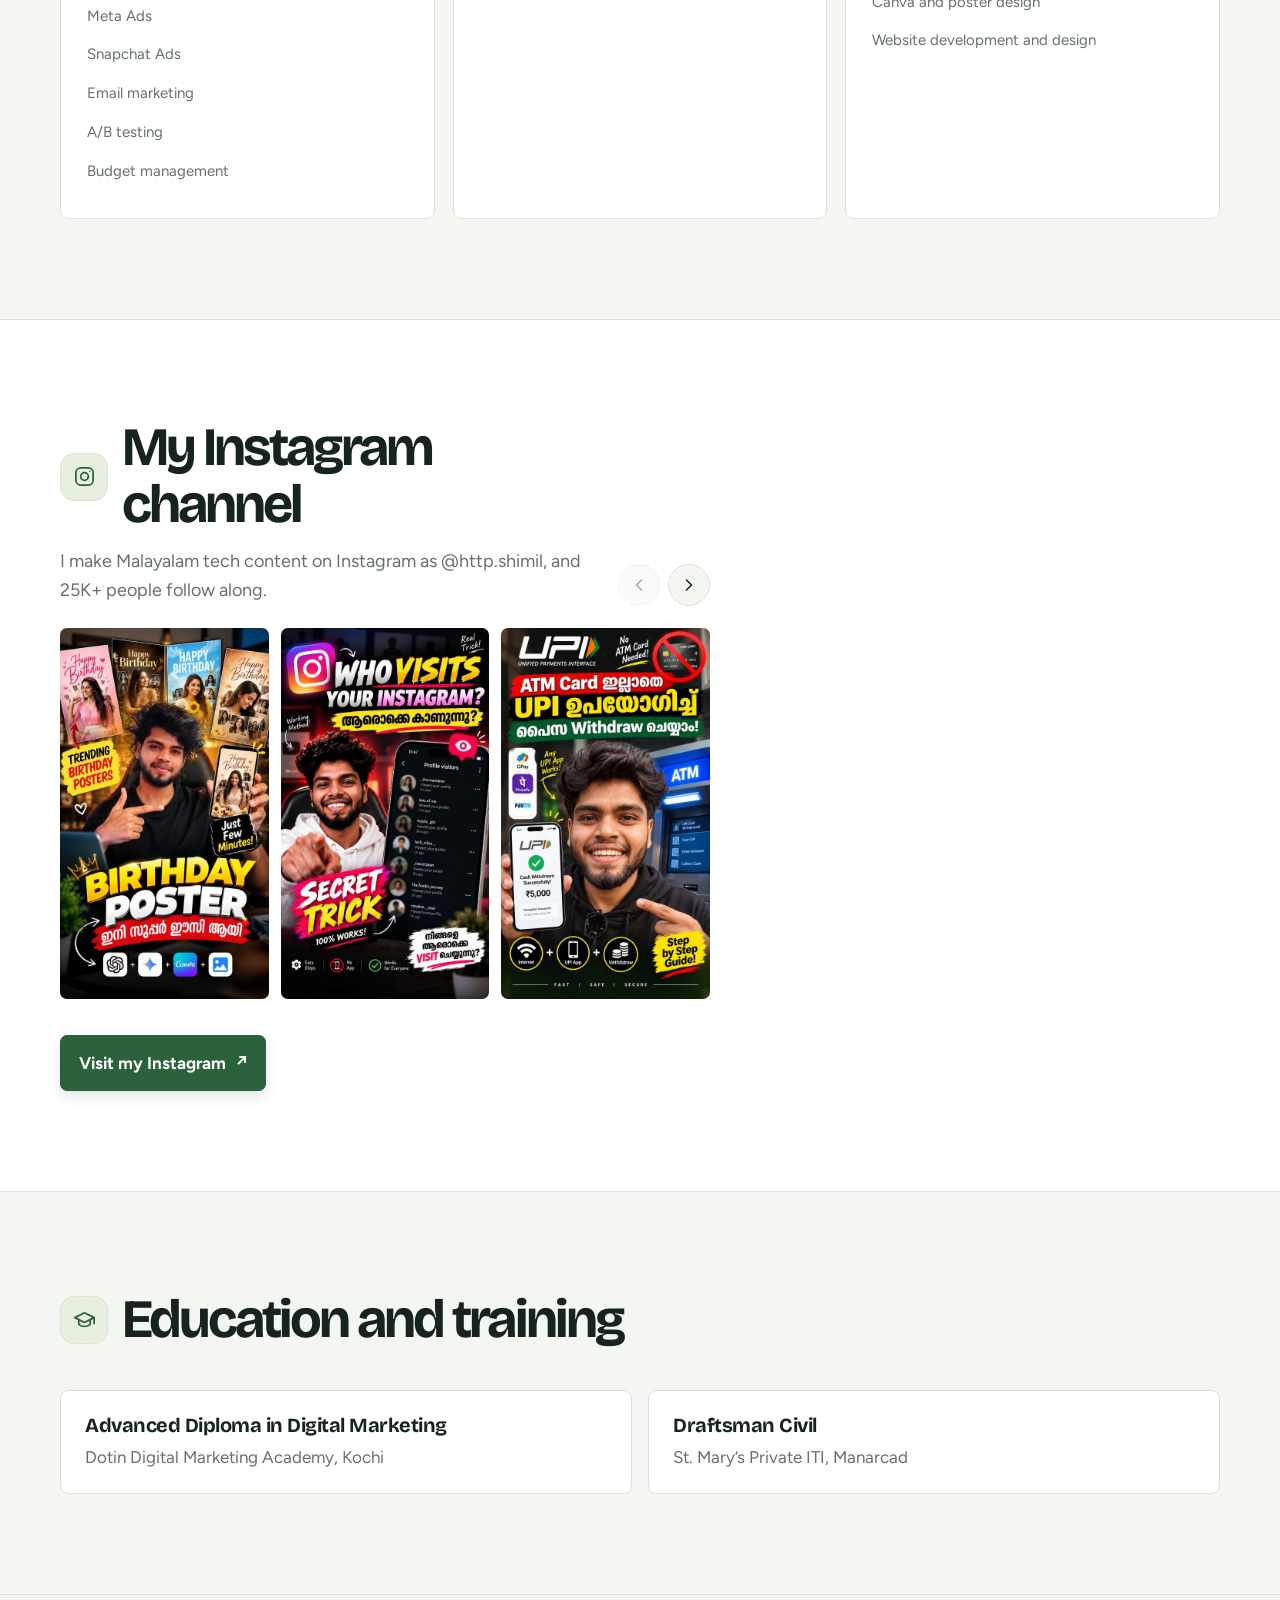
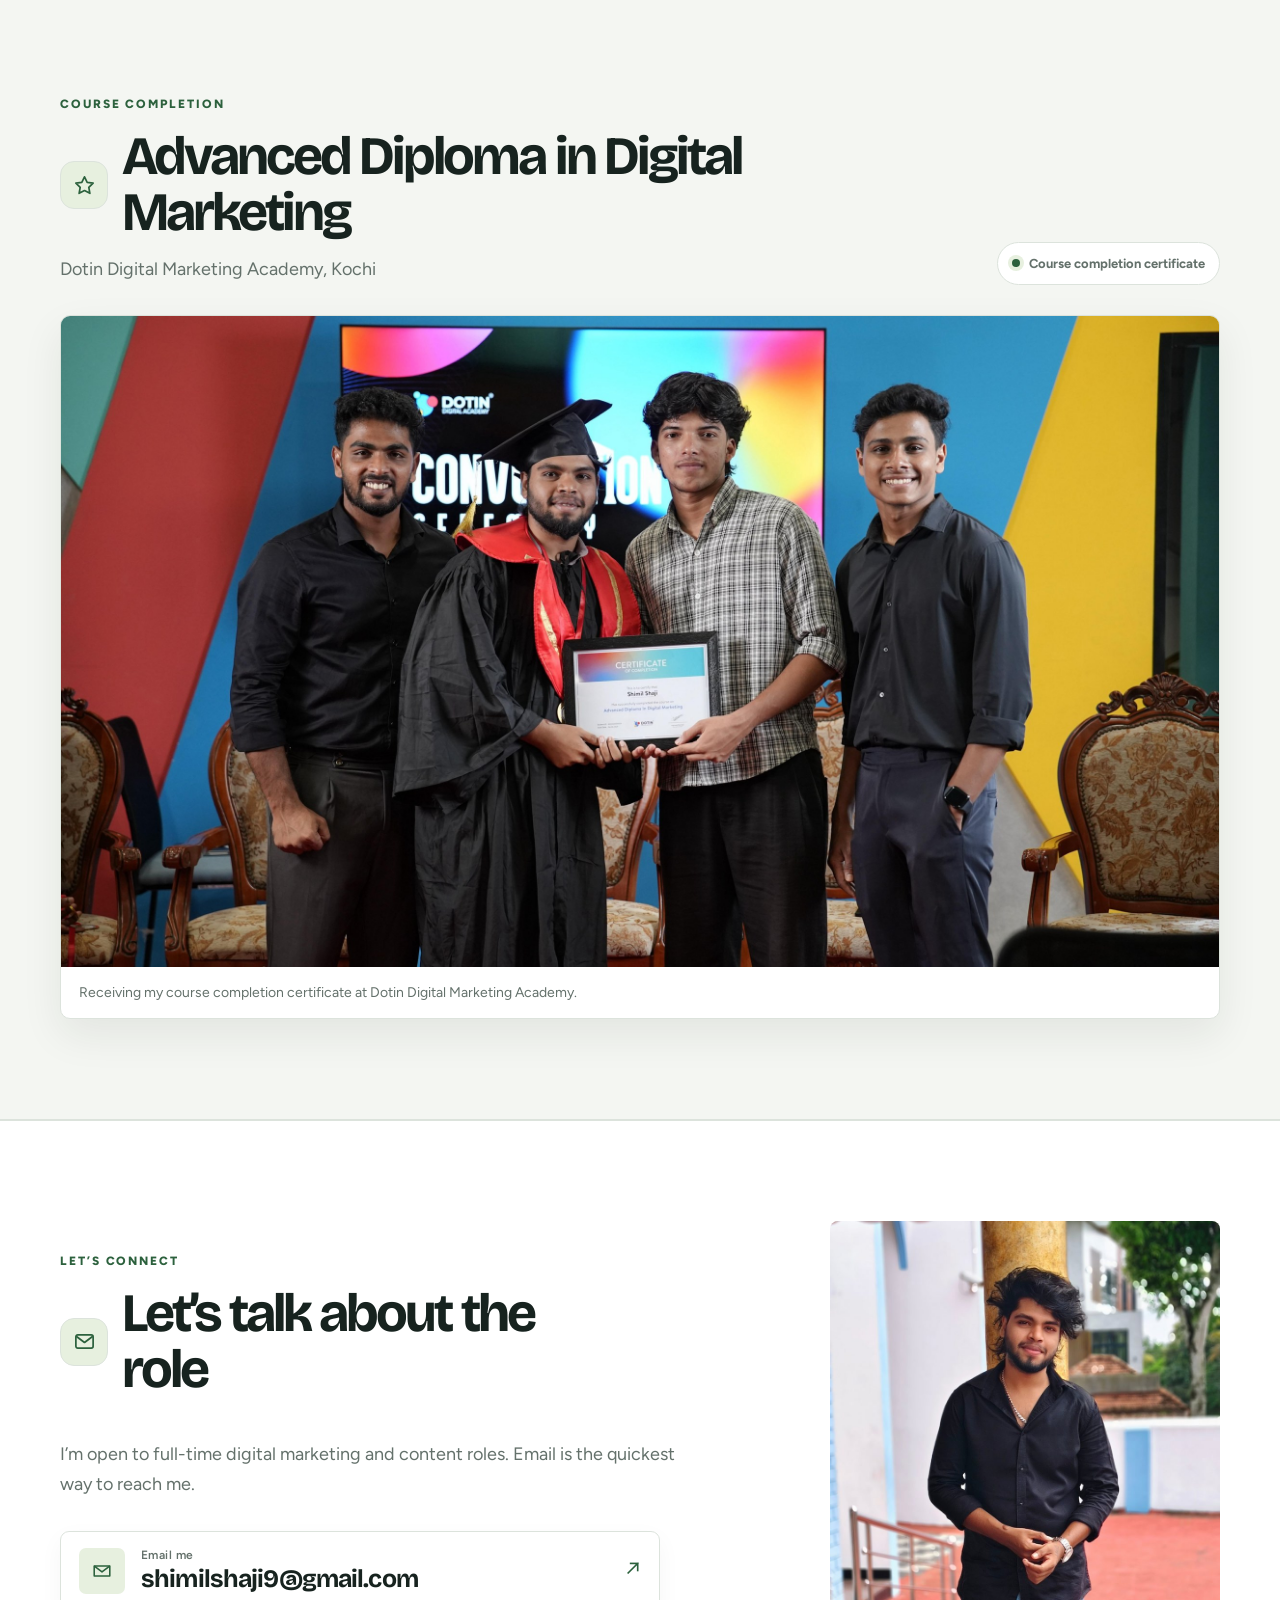
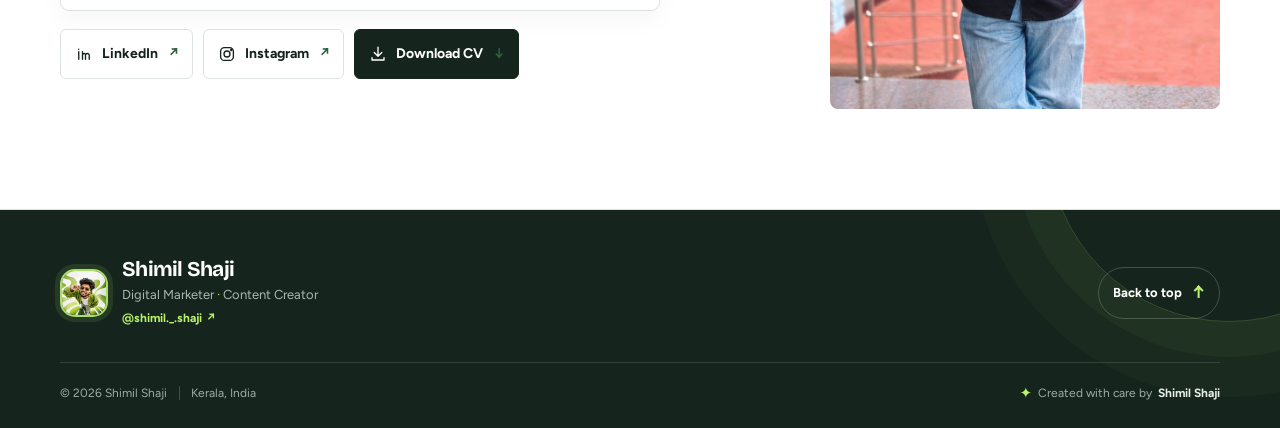
==== commit 4480308b: "Add files via upload" ====
--- a/index.html
+++ b/index.html
@@ -4,36 +4,35 @@
 <meta charset="utf-8">
 <meta name="viewport" content="width=device-width,initial-scale=1">
 <title>Shimil Shaji | Digital Marketer & Content Creator</title>
-<meta name="description" content="Shimil Shaji is a social media marketer in Kerala focused on social campaigns, content creation and paid ads.">
+<meta name="description" content="Shimil Shaji is a digital marketer in Kerala focused on SEO, paid ads and social media content. See his experience, skills and Instagram channel.">
 <meta property="og:type" content="website">
 <meta property="og:title" content="Shimil Shaji | Digital Marketer & Content Creator">
-<meta property="og:description" content="Social media marketing, content creation and paid ads. Explore my experience, skills and work.">
+<meta property="og:description" content="SEO, paid ads and social media content. Experience, skills and contact.">
 <meta property="og:image" content="assets/photo-hero.jpg">
 <meta name="theme-color" content="#1c3fd8">
 <link rel="icon" href="assets/favicon.svg" type="image/svg+xml">
 <link rel="preconnect" href="https://fonts.googleapis.com">
 <link rel="preconnect" href="https://fonts.gstatic.com" crossorigin>
 <link href="https://fonts.googleapis.com/css2?family=Bricolage+Grotesque:opsz,wght@12..96,500;12..96,700;12..96,800&family=Figtree:wght@400;500;600&display=swap" rel="stylesheet">
-<link rel="stylesheet" href="styles.css?v=43">
+<link rel="stylesheet" href="styles.css?v=10">
 <script type="application/ld+json">{"@context":"https://schema.org","@type":"Person","name":"Shimil Shaji","jobTitle":"Digital Marketer and Content Creator","sameAs":["https://www.linkedin.com/in/shimil-shaji-57026b2a0","https://www.instagram.com/http.shimil/"]}</script>
 <script src="script.js?v=4" defer></script>
 </head>
 <body>
 <header class="top"><div class="w">
-  <a class="brand" href="index.html#top"><img class="brand-logo" src="assets/reels/reel-6.jpg" alt="Shimil Shaji">Shimil Shaji</a>
+  <a class="brand" href="https://www.instagram.com/shimil._.shaji/" target="_blank" rel="noopener noreferrer">Shimil Shaji</a>
   <button class="menu" aria-expanded="false" aria-controls="nav">Menu</button>
   <nav id="nav" aria-label="Main">
-    <a href="about.html">About</a><a href="#experience">Experience</a><a href="#skills">Skills</a><a href="blog.html">Blog</a><a href="#certificate">Certificate</a><a href="#instagram">Instagram</a><a href="#contact">Contact</a>
+    <a href="#experience">Experience</a><a href="#skills">Skills</a><a href="#certificate">Certificate</a><a href="#instagram">Instagram</a><a href="#contact">Contact</a>
     <a class="btn" href="assets/Shimil-Shaji-CV.pdf" download>Download CV</a>
   </nav>
 </div></header>
 <main id="top">
 <section class="hero"><div class="w">
   <div class="hero-t">
-    <p class="welcome-tag"><span aria-hidden="true"></span>Welcome to my portfolio</p>
     <h1>Shimil Shaji</h1>
     <p class="role">Digital Marketer & Content Creator</p>
-    <p class="lead">I’m a social media marketer focused on content creation, planning campaigns, and creating engaging posts and videos. I also manage paid ads.</p>
+    <p class="lead">I mainly focus on SEO. I also run paid ads, plan social media, and shoot and edit the content myself.</p>
     <div class="acts"><a class="btn" href="assets/Shimil-Shaji-CV.pdf" download>Download CV</a><a class="btn ghost" href="#contact">Get in touch</a></div>
     <p class="status">Open to full-time roles. Based in Kerala, India.</p>
   </div>
@@ -44,9 +43,8 @@
   <img src="assets/photo-about.jpg" alt="Shimil Shaji standing by a pillar" width="880" height="1100" loading="lazy">
   <div>
     <h2 class="section-title"><span class="section-icon" aria-hidden="true"><svg viewBox="0 0 24 24"><path d="M12 3v2m0 14v2M3 12h2m14 0h2M5.6 5.6 7 7m10 10 1.4 1.4m0-12.8L17 7M7 17l-1.4 1.4"/><circle cx="12" cy="12" r="5"/></svg></span>A marketer who makes his own content</h2>
-    <p>I’m Shimil, a social media marketer focused on content creation and campaigns for brands. I also work across paid advertising, A/B testing, analytics, budget management, video editing and poster design, and I build and design websites.</p>
+    <p>I’m Shimil, a digital marketer who mainly focuses on SEO. I also work across social media marketing, SEM and PPC, A/B testing, analytics, budget management, video editing and poster design, and I build and design websites.</p>
     <p>Since November 2024 I’ve worked at a digital marketing agency in Kochi, at an overseas education and immigration consultancy, and as a freelancer. Alongside that, I run my own Malayalam tech channel on Instagram.</p>
-    <a class="link" href="about.html">Learn more</a>
   </div>
 </div></section>
 
@@ -73,22 +71,14 @@
     <li>Built content strategy and used insights to improve engagement.</li>
     <li>Delivered edited Reels and creative content to the client for publishing.</li>
     <li>Supported the client’s day-to-day digital marketing.</li></ul></div></article>
-  <article class="job"><div class="when">Freelance</div><div class="company-logo pfs-logo"><img src="assets/logo-pfs.png" alt="PFS Loan Hub logo"></div><div>
-    <h3>Performance Marketer</h3><p class="org">PFS Loan Hub, Kottayam</p>
-    <ul><li>Ran Meta Ads campaigns and shared the leads with the client.</li>
-    <li>Designed posters for the business.</li></ul></div></article>
-  <article class="job"><div class="when">Freelance</div><div class="company-logo interio-logo"><img src="assets/logo-interio.jpg" alt="Interio Interiors logo"></div><div>
-    <h3>Digital Marketer &amp; Video Editor</h3><p class="org">Interio Interiors, Kottayam</p>
-    <ul><li>Ran Meta Ads campaigns and managed the company’s Google Business Profile.</li>
-    <li>Shot Reels and edited video content for the business.</li>
-    <li>Designed posters and other promotional creatives.</li></ul></div></article>
 </div></section>
 
 <section class="sec" id="skills"><div class="w">
-  <h2 class="section-title"><span class="section-icon" aria-hidden="true"><svg viewBox="0 0 24 24"><path d="m14.7 6.3 3-3a5 5 0 0 0-6.4 6.4L4 17a2.1 2.1 0 0 0 3 3l7.3-7.3a5 5 0 0 0 6.4-6.4l-3 3-3-3Z"/></svg></span>Skills &amp; Tools</h2>
-  <div class="skill-tool-grid">
-    <article class="skill-tool-card"><p class="skill-tool-kicker">What I do</p><h3>Skills</h3><p class="skill-tool-intro">The areas I work across to plan, create, and improve digital campaigns.</p><div class="skill-pills"><span>SEO</span><span>SEM &amp; PPC</span><span>Paid Campaigns</span><span>Social Media Marketing</span><span>Email Marketing</span><span>A/B Testing</span><span>Budget Management</span><span>Lead Generation</span><span>Video Shooting</span><span>Video Editing</span><span>Reels Production</span><span>Poster Design</span><span>Website Design &amp; Development</span></div></article>
-    <article class="skill-tool-card tools-card"><p class="skill-tool-kicker">What I use</p><h3>Tools</h3><p class="skill-tool-intro">Platforms and creative tools I use in my day-to-day work.</p><div class="skill-pills"><span>Google Ads</span><span>Meta Ads Manager</span><span>Snapchat Ads</span><span>Google Business Profile</span><span>Google Analytics</span><span>Google Search Console</span><span>Facebook Business Manager</span><span>Premiere Pro</span><span>CapCut</span><span>Canva</span><span>AI Tools</span></div></article>
+  <h2 class="section-title"><span class="section-icon" aria-hidden="true"><svg viewBox="0 0 24 24"><path d="m14.7 6.3 3-3a5 5 0 0 0-6.4 6.4L4 17a2.1 2.1 0 0 0 3 3l7.3-7.3a5 5 0 0 0 6.4-6.4l-3 3-3-3Z"/></svg></span>Skills and tools</h2>
+  <div class="cols">
+    <div><h3>Search and paid media</h3><ul><li>SEO</li><li>SEM and PPC</li><li>Google Ads</li><li>Meta Ads</li><li>Snapchat Ads</li><li>Email marketing</li><li>A/B testing</li><li>Budget management</li></ul></div>
+    <div><h3>Analytics and tracking</h3><ul><li>Google Analytics</li><li>Google Search Console</li><li>Facebook Business Manager</li></ul></div>
+    <div><h3>Content and creative</h3><ul><li>Social media marketing</li><li>Video shoot and editing (Premiere Pro, CapCut)</li><li>Canva and poster design</li><li>Website development and design</li></ul></div>
   </div>
 </div></section>
 
--- a/styles.css
+++ b/styles.css
@@ -1,19 +1,16 @@
 :root{--paper:#f4f6f2;--white:#fff;--ink:#17231f;--muted:#64716b;--line:#dce3dc;--green:#b9f36b;--green-dark:#2c613d;--night:#15251e;--d:'Bricolage Grotesque',Arial,sans-serif;--b:'Figtree',system-ui,Arial,sans-serif}
 *{box-sizing:border-box}
 html{scroll-behavior:smooth;scroll-padding-top:84px}
-body{position:relative;isolation:isolate;margin:0;background:var(--paper);color:var(--ink);font:17px/1.65 var(--b);-webkit-font-smoothing:antialiased}
-body:before{position:fixed;inset:-18%;z-index:2;pointer-events:none;content:"";opacity:.13;mix-blend-mode:soft-light;background:radial-gradient(ellipse at 18% 24%,rgba(185,243,107,.72),transparent 31%),radial-gradient(ellipse at 82% 58%,rgba(87,140,116,.62),transparent 33%),radial-gradient(ellipse at 52% 92%,rgba(84,115,221,.52),transparent 34%);animation:ambientDrift 24s ease-in-out infinite alternate}
-body>.top,body>main,body>.site-footer{position:relative;z-index:1}
-@keyframes ambientDrift{0%{transform:translate3d(-2%,0,0) scale(1)}50%{transform:translate3d(1.5%,-1%,0) scale(1.04)}100%{transform:translate3d(2%,1.5%,0) scale(1.02)}}
+body{margin:0;background:var(--paper);color:var(--ink);font:17px/1.65 var(--b);-webkit-font-smoothing:antialiased}
 img{display:block;max-width:100%;height:auto}
 a{color:inherit}
 .w{width:min(1160px,calc(100% - 48px));margin-inline:auto}
-.top{position:sticky;top:0;z-index:10;background:var(--paper);backdrop-filter:blur(14px);border-bottom:1px solid rgba(220,227,220,.45)}
+.top{position:sticky;top:0;z-index:10;background:rgba(244,246,242,.94);backdrop-filter:blur(14px);border-bottom:1px solid rgba(220,227,220,.85)}
 .top .w{display:flex;align-items:center;justify-content:space-between;min-height:76px}
 .brand{font:800 21px/1 var(--d);letter-spacing:-.04em;text-decoration:none;display:flex;align-items:center;gap:10px}
-.brand:before{display:none}.brand-logo{display:block;width:34px;height:34px;flex:none;margin-right:2px;border:0;border-radius:50%;object-fit:cover;object-position:center 28%;box-shadow:0 2px 8px rgba(23,35,31,.18)}
+.brand:before{content:"";width:11px;height:11px;border-radius:50%;background:var(--green-dark);box-shadow:0 0 0 5px #e4eedf}
 .top nav{display:flex;align-items:center;gap:30px;font-size:14px;font-weight:600}
-.top nav a:not(.btn){position:relative;text-decoration:none;transition:color .22s ease,transform .22s ease}.top nav a:not(.btn):after{position:absolute;left:0;right:0;bottom:-7px;height:2px;border-radius:2px;background:var(--green-dark);content:"";transform:scaleX(0);transform-origin:left;transition:transform .24s cubic-bezier(.2,.7,.2,1)}.top nav a:not(.btn):hover,.top nav a:not(.btn):focus-visible{color:var(--green-dark);transform:translateY(-2px)}.top nav a:not(.btn):hover:after,.top nav a:not(.btn):focus-visible:after{transform:scaleX(1)}
+.top nav a{text-decoration:none;transition:color .2s ease}.top nav a:hover{color:var(--green-dark)}
 .btn{display:inline-flex;align-items:center;justify-content:center;gap:10px;padding:13px 20px;border:1px solid var(--ink);border-radius:6px;background:var(--ink);color:#fff;text-decoration:none;font:600 14px var(--b);transition:transform .2s ease,background .2s ease,color .2s ease,border-color .2s ease}
 .btn:hover{transform:translateY(-2px);background:var(--green);border-color:var(--green);color:var(--ink)}
 .top .btn{padding:10px 16px}.menu{display:none}
@@ -21,8 +18,7 @@
 .hero:before{content:"";position:absolute;width:640px;height:640px;right:-170px;top:-330px;border:1px solid rgba(185,243,107,.18);border-radius:50%;box-shadow:0 0 0 55px rgba(185,243,107,.035),0 0 0 110px rgba(185,243,107,.025)}
 .hero .w{position:relative;display:grid;grid-template-columns:1.1fr .75fr;gap:9%;align-items:center;min-height:620px;padding-block:74px}
 .hero-t{padding:12px 0 28px}
-.welcome-tag{display:flex;align-items:center;gap:10px;margin:0 0 18px;color:#c8d2ca;font-size:12px;font-weight:700;letter-spacing:.16em;text-transform:uppercase;animation:welcomeLoop 2.8s ease-in-out infinite}.welcome-tag span{width:8px;height:8px;flex:none;border-radius:50%;background:var(--green);box-shadow:0 0 0 5px rgba(185,243,107,.14);animation:welcomePulse 2s ease-in-out infinite}
-.hero h1{font:800 clamp(62px,9vw,112px)/.92 var(--d);letter-spacing:-.045em;margin:0 0 24px;max-width:8.5ch}
+.hero h1{font:800 clamp(62px,9vw,112px)/.89 var(--d);letter-spacing:-.075em;margin:0 0 24px;max-width:8ch}
 .role{display:flex;align-items:center;gap:10px;font:600 clamp(20px,2.4vw,26px)/1.25 var(--d);letter-spacing:-.03em;margin:0 0 18px;color:var(--green)}
 .lead{max-width:31em;margin:0 0 30px;color:#c8d2ca;font-size:18px}
 .acts{display:flex;gap:12px;flex-wrap:wrap}.hero .btn{background:var(--green);border-color:var(--green);color:var(--ink)}.hero .btn:hover{background:#d2ff9c;border-color:#d2ff9c}.hero .btn.ghost{background:transparent;color:#fff;border-color:#66736b}.hero .btn.ghost:hover{background:#fff;border-color:#fff;color:var(--ink)}
@@ -43,9 +39,6 @@
 .company-logo{display:flex;align-items:center;justify-content:center;width:100px;height:68px;overflow:hidden;border-radius:6px;background:#fff}
 .company-logo img{display:block;width:100%;height:100%;object-fit:contain;transition:transform .3s ease}.job:hover .company-logo img{transform:scale(1.07)}
 .company-logo.dark-logo{background:#050505}
-.company-logo.pfs-logo{background:#fff;color:var(--green);font:800 24px/1 var(--d);letter-spacing:.06em}
-.company-logo.interio-logo{background:#fff}
-.company-logo.interio-logo img{object-fit:cover}
 .job h3{font:700 24px/1.2 var(--d);margin:0;letter-spacing:-.035em}.org{margin:5px 0 14px;color:var(--muted);font-size:15px}
 .job ul{margin:0;padding-left:1.15em;max-width:48em;color:#48564e}.job li{margin:6px 0;padding-left:3px}
 .cols{display:grid;grid-template-columns:repeat(3,1fr);gap:18px}
@@ -53,16 +46,15 @@
 .cols h3{font:700 20px/1.2 var(--d);margin:0 0 14px;padding-bottom:16px;border-bottom:1px solid var(--line);letter-spacing:-.02em}
 .cols h3:after{content:"";display:block;width:32px;height:3px;margin-top:14px;background:var(--green-dark);border-radius:3px}
 .cols ul{list-style:none;margin:0;padding:0}.cols li{padding:7px 0;color:var(--muted);font-size:15px}
-.skill-tool-grid{display:grid;grid-template-columns:1fr 1fr;gap:18px}.skill-tool-card{position:relative;overflow:hidden;padding:30px;background:var(--white);border:1px solid var(--line);border-radius:12px;box-shadow:0 12px 32px rgba(23,35,31,.045)}.skill-tool-card:before{position:absolute;top:0;left:0;width:100%;height:4px;background:var(--green-dark);content:""}.tools-card:before{background:var(--green)}.skill-tool-kicker{margin:0 0 6px;color:var(--green-dark);font-size:11px;font-weight:800;letter-spacing:.14em;text-transform:uppercase}.skill-tool-card h3{margin:0;font:700 30px/1.1 var(--d);letter-spacing:-.04em}.skill-tool-intro{max-width:32em;margin:10px 0 22px;color:var(--muted);font-size:15px}.skill-pills{display:flex;flex-wrap:wrap;gap:9px}.skill-pills span{padding:8px 12px;border:1px solid var(--line);border-radius:999px;background:#f8faf7;color:#334139;font-size:13px;font-weight:600;transition:transform .2s ease,border-color .2s ease,background .2s ease}.skill-pills span:hover{transform:translateY(-2px);border-color:#a9c39a;background:#eff7e9}
 .lede{max-width:40em;color:var(--muted);font-size:18px;margin:-18px 0 32px}
-.reel-heading{display:flex;align-items:end;justify-content:space-between;gap:22px;width:100%;margin:0 0 22px}
+.reel-heading{display:flex;align-items:end;justify-content:space-between;gap:22px;width:min(100%,650px);margin:0 0 22px}
 .reel-heading h2{margin:0 0 14px}.reel-heading .lede{margin:0}
 .reel-controls{display:flex;gap:8px;flex:none}
 .reel-control{display:grid;place-items:center;width:42px;height:42px;border:1px solid var(--line);border-radius:50%;background:var(--paper);color:var(--ink);cursor:pointer;transition:transform .2s ease,background .2s ease,border-color .2s ease,opacity .2s ease}
 .reel-control:hover:not(:disabled){transform:translateY(-2px);background:var(--green);border-color:var(--green)}
 .reel-control:disabled{opacity:.4;cursor:not-allowed}
 .reel-control svg{width:20px;height:20px;fill:none;stroke:currentColor;stroke-width:1.8;stroke-linecap:round;stroke-linejoin:round}
-.reels{display:grid;grid-auto-flow:column;grid-auto-columns:calc((100% - 36px)/4);grid-template-columns:none;gap:12px;width:100%;overflow-x:auto;overscroll-behavior-x:contain;scroll-behavior:smooth;scroll-snap-type:x mandatory;scrollbar-width:thin;scrollbar-color:#aab9a7 transparent;padding:0 0 8px;margin:0 0 28px}
+.reels{display:grid;grid-auto-flow:column;grid-auto-columns:calc((100% - 24px)/3);grid-template-columns:none;gap:12px;width:min(100%,650px);overflow-x:auto;overscroll-behavior-x:contain;scroll-behavior:smooth;scroll-snap-type:x mandatory;scrollbar-width:thin;scrollbar-color:#aab9a7 transparent;padding:0 0 8px;margin:0 0 28px}
 .reel{position:relative;aspect-ratio:9/16;overflow:hidden;border-radius:7px;background:linear-gradient(145deg,#e6ecdf,#d5e1d4);display:grid;place-items:center;color:#53675b;font-weight:700;font-size:14px;text-decoration:none;scroll-snap-align:start;transition:transform .2s ease}
 .reel:hover{transform:translateY(-4px)}.reel img{position:absolute;inset:0;width:100%;height:100%;object-fit:cover;transition:transform .4s cubic-bezier(.2,.7,.2,1),filter .4s ease}.reel:hover img{transform:scale(1.045);filter:saturate(1.08)}
 .link{display:inline-flex;align-items:center;gap:10px;padding:13px 18px;border:1px solid var(--green-dark);border-radius:7px;background:var(--green-dark);color:#fff;font-weight:700;text-decoration:none;box-shadow:0 5px 14px rgba(34,76,47,.14);transition:transform .22s ease,background .22s ease,border-color .22s ease,box-shadow .22s ease}.link::after{content:"↗";font-size:17px;line-height:1;transition:transform .22s ease}.link:hover{transform:translateY(-3px);background:var(--ink);border-color:var(--ink);color:#fff;box-shadow:0 9px 20px rgba(20,30,24,.2)}.link:hover::after{transform:translate(2px,-2px)}.link:focus-visible{outline:3px solid #a6c49e;outline-offset:3px}
@@ -95,7 +87,6 @@
 .contact-link.cv-link{background:var(--night);border-color:var(--night);color:#fff}.contact-link.cv-link:hover{background:var(--green);border-color:var(--green);color:var(--ink)}
 .contact img{max-width:390px;justify-self:end}
 @keyframes contactEntrance{from{opacity:0;transform:translateY(16px)}to{opacity:1;transform:translateY(0)}}
-@keyframes welcomeLoop{0%,100%{opacity:.78;transform:translateY(0)}50%{opacity:1;transform:translateY(-3px)}}@keyframes welcomePulse{0%,100%{box-shadow:0 0 0 5px rgba(185,243,107,.14)}50%{box-shadow:0 0 0 9px rgba(185,243,107,.04)}}
 .top{animation:headerIn .55s cubic-bezier(.2,.7,.2,1) both}@keyframes headerIn{from{opacity:0;transform:translateY(-10px)}to{opacity:1;transform:translateY(0)}}
 .motion-ready .motion-reveal{opacity:0;transform:translateY(22px);transition:opacity .7s cubic-bezier(.2,.7,.2,1),transform .7s cubic-bezier(.2,.7,.2,1);transition-delay:var(--motion-delay,0ms)}.motion-ready .motion-reveal.is-visible{opacity:1;transform:translateY(0)}
 .site-footer{position:relative;isolation:isolate;overflow:hidden;background:var(--night);color:#c8d2ca;padding:48px 0 22px;font-size:14px}.site-footer:before{content:"";position:absolute;z-index:-1;width:360px;height:360px;right:-130px;top:-250px;border:1px solid rgba(185,243,107,.2);border-radius:50%;box-shadow:0 0 0 35px rgba(185,243,107,.035),0 0 0 75px rgba(185,243,107,.025)}.footer-wrap{display:block}.footer-top,.footer-bottom{display:flex;align-items:center;justify-content:space-between;gap:20px}.footer-brand{display:flex;align-items:center;gap:14px}.footer-mark{display:grid;place-items:center;width:48px;height:48px;border-radius:15px;background:var(--green);color:var(--night);font:800 24px/1 var(--d);box-shadow:0 0 0 6px rgba(185,243,107,.1)}.footer-brand div{display:grid;gap:3px}.footer-brand strong{font:700 21px/1.1 var(--d);color:#fff;letter-spacing:-.035em}.footer-brand div>span{font-size:13px;color:#aab9af}.footer-brand i{font-style:normal;color:var(--green)}.footer-top-link{display:inline-flex;align-items:center;gap:10px;padding:10px 14px;border:1px solid rgba(200,210,202,.25);border-radius:999px;color:#fff;text-decoration:none;font-size:13px;font-weight:700;transition:transform .22s ease,border-color .22s ease,background .22s ease}.footer-top-link span{color:var(--green);font-size:18px;transition:transform .22s ease}.footer-top-link:hover{transform:translateY(-2px);border-color:var(--green);background:rgba(185,243,107,.08)}.footer-top-link:hover span{transform:translateY(-3px)}.footer-bottom{margin-top:34px;padding-top:18px;border-top:1px solid rgba(200,210,202,.16);font-size:12px;color:#9eada3}.footer-place{margin-left:9px;padding-left:11px;border-left:1px solid rgba(200,210,202,.25)}.footer-credit{display:inline-flex;align-items:center;gap:6px}.footer-credit strong{color:#e7eee9}.footer-spark{color:var(--green);font-size:15px}
@@ -103,35 +94,15 @@
 .footer-avatar{width:48px;height:48px;flex:none;object-fit:cover;object-position:center 35%;border:2px solid rgba(185,243,107,.9);border-radius:15px;box-shadow:0 0 0 5px rgba(185,243,107,.1);transition:transform .3s ease,box-shadow .3s ease}.footer-brand:hover .footer-avatar{transform:scale(1.06);box-shadow:0 0 0 7px rgba(185,243,107,.15)}
 .footer-handle{display:inline-flex;align-items:center;gap:5px;width:max-content;color:var(--green);text-decoration:none;font-size:12px;font-weight:700;transition:color .2s ease}.footer-handle span{transition:transform .2s ease}.footer-handle:hover{color:#fff}.footer-handle:hover span{transform:translate(2px,-2px)}
 @media(max-width:860px){
- .w{width:min(100% - 40px,680px)}.top .w{min-height:68px}.reels{grid-auto-columns:calc((100% - 24px)/3)}
+ .w{width:min(100% - 40px,680px)}.top .w{min-height:68px}
  .brand{white-space:nowrap;font-size:19px}.top nav{gap:14px;font-size:13px}.top .btn{white-space:nowrap;padding:8px 10px;font-size:13px}
  .hero .w{grid-template-columns:1fr .7fr;gap:30px;min-height:unset;padding-block:60px}.hero h1{font-size:clamp(58px,10vw,86px)}.hero-p{align-self:center}
- .about{gap:40px}.sec{padding:76px 0}.job{grid-template-columns:150px 92px 1fr;gap:18px;padding:26px 22px}.company-logo{width:88px;height:62px}.cols{gap:12px}.cols>div{padding:24px 18px}.skill-tool-grid{gap:12px}.skill-tool-card{padding:24px 20px}
+ .about{gap:40px}.sec{padding:76px 0}.job{grid-template-columns:150px 92px 1fr;gap:18px;padding:26px 22px}.company-logo{width:88px;height:62px}.cols{gap:12px}.cols>div{padding:24px 18px}
 }
 @media(max-width:620px){
- .w{width:calc(100% - 36px)}.top .w{min-height:64px}.brand{font-size:19px}.menu{display:block;background:var(--white);border:1px solid var(--line);border-radius:5px;padding:8px 12px;font:600 14px var(--b);color:var(--ink);cursor:pointer}.reels{grid-auto-columns:calc((100% - 8px)/2)}
+ .w{width:calc(100% - 36px)}.top .w{min-height:64px}.brand{font-size:19px}.menu{display:block;background:var(--white);border:1px solid var(--line);border-radius:5px;padding:8px 12px;font:600 14px var(--b);color:var(--ink);cursor:pointer}
  .top nav{display:none;position:absolute;top:64px;left:0;right:0;flex-direction:column;align-items:stretch;gap:0;padding:10px 18px 18px;background:var(--paper);border-bottom:1px solid var(--line);box-shadow:0 12px 20px rgba(23,35,31,.08)}.top nav.open{display:flex}.top nav a:not(.btn){padding:12px 0;border-bottom:1px solid var(--line)}.top nav .btn{margin-top:14px}
  .hero .w{grid-template-columns:1fr;gap:36px;padding-block:58px 42px}.hero-t{padding:0}.hero h1{font-size:clamp(64px,17vw,96px);max-width:7ch;margin-bottom:18px}.role{font-size:21px}.lead{font-size:16px}.hero-p{width:min(82%,370px);justify-self:center;margin:0 14px 14px auto}.hero:before{right:-300px;top:-340px}
- .sec{padding:64px 0}h2{margin-bottom:28px}.section-title{gap:11px}.section-icon{width:42px;height:42px;border-radius:12px}.section-icon svg{width:20px;height:20px}.about,.contact{grid-template-columns:1fr;gap:32px}.about img,.contact img{max-width:320px}.about img{order:2}.about>div{order:1}.about p,.lede{font-size:16px}.job{grid-template-columns:1fr;gap:12px;padding:22px 18px}.company-logo{width:105px;height:62px}.job h3{font-size:22px}.cols,.edu,.skill-tool-grid{grid-template-columns:1fr;gap:12px}.cols>div{padding:22px}.skill-tool-card{padding:24px 20px}.reel-heading{align-items:flex-start;gap:14px}.reel-control{width:38px;height:38px}.reels{gap:8px}.cert-heading{display:block}.cert-heading h2{margin-bottom:12px}.cert-note{margin-top:20px}.cert-photo figcaption{padding:12px 14px;font-size:13px}.contact img{justify-self:start}.contact .lede{margin-top:0!important}.mail{padding:14px;gap:12px}.mail-icon{width:42px;height:42px}.mail-address{font-size:clamp(17px,5vw,23px)}.links{gap:8px}.contact-link{padding:11px 12px;font-size:13px}.site-footer{padding-top:38px}.footer-top{align-items:flex-start}.footer-bottom{align-items:flex-start;flex-direction:column;gap:10px;margin-top:26px}.footer-mark{width:42px;height:42px;border-radius:13px}.footer-brand strong{font-size:19px}
+ .sec{padding:64px 0}h2{margin-bottom:28px}.section-title{gap:11px}.section-icon{width:42px;height:42px;border-radius:12px}.section-icon svg{width:20px;height:20px}.about,.contact{grid-template-columns:1fr;gap:32px}.about img,.contact img{max-width:320px}.about img{order:2}.about>div{order:1}.about p,.lede{font-size:16px}.job{grid-template-columns:1fr;gap:12px;padding:22px 18px}.company-logo{width:105px;height:62px}.job h3{font-size:22px}.cols,.edu{grid-template-columns:1fr;gap:12px}.cols>div{padding:22px}.reel-heading{align-items:flex-start;gap:14px}.reel-control{width:38px;height:38px}.reels{gap:8px}.cert-heading{display:block}.cert-heading h2{margin-bottom:12px}.cert-note{margin-top:20px}.cert-photo figcaption{padding:12px 14px;font-size:13px}.contact img{justify-self:start}.contact .lede{margin-top:0!important}.mail{padding:14px;gap:12px}.mail-icon{width:42px;height:42px}.mail-address{font-size:clamp(17px,5vw,23px)}.links{gap:8px}.contact-link{padding:11px 12px;font-size:13px}.site-footer{padding-top:38px}.footer-top{align-items:flex-start}.footer-bottom{align-items:flex-start;flex-direction:column;gap:10px;margin-top:26px}.footer-mark{width:42px;height:42px;border-radius:13px}.footer-brand strong{font-size:19px}
 }
 @media(prefers-reduced-motion:reduce){html{scroll-behavior:auto}*,*:before,*:after{transition:none!important;animation:none!important;scroll-behavior:auto!important}.motion-ready .motion-reveal{opacity:1;transform:none}}
-/* Gentle pointer feedback across the site */
-@media (hover:hover) and (pointer:fine){
-  :where(a,button,.job,.company-logo,.cols>div,.skill-tool-card,.skill-pills span,.reel,.edu>div,.cert-note,.cert-photo,.blog-card,.section-icon,.about-page-tags span,.about-website-tag,.footer-avatar){
-    transition:all .22s ease;
-  }
-  :where(a,button,.job,.company-logo,.cols>div,.skill-tool-card,.skill-pills span,.reel,.edu>div,.cert-note,.cert-photo,.blog-card,.section-icon,.about-page-tags span,.about-website-tag,.footer-avatar):hover{
-    scale:1.035;
-  }
-}
-.blog-sec{background:#eef3eb;border-block:1px solid var(--line)}.blog-sec .contact-kicker{margin-bottom:10px}.blog-sec .section-title{margin-bottom:22px}.blog-title{font:700 clamp(38px,5vw,62px)/1.04 var(--d);letter-spacing:-.055em;max-width:none}.blog-lede{margin:0 0 30px}.blog-grid{display:grid;grid-template-columns:repeat(3,minmax(0,1fr));gap:18px}.blog-card{overflow:hidden;border:1px solid var(--line);border-radius:10px;background:var(--white);box-shadow:0 8px 24px rgba(23,35,31,.045);transition:transform .25s ease,box-shadow .25s ease}.blog-card:hover{transform:translateY(-5px);box-shadow:0 16px 32px rgba(23,35,31,.1)}.blog-cover{display:block;overflow:hidden;aspect-ratio:16/10;background:#dce5d8}.blog-cover img{width:100%;height:100%;object-fit:cover;transition:transform .4s ease}.blog-card:hover .blog-cover img{transform:scale(1.04)}.blog-copy{padding:21px 22px 23px}.blog-category{margin:0 0 9px;color:var(--green-dark);font-size:11px;font-weight:800;letter-spacing:.14em}.blog-copy h3{margin:0 0 9px;font:700 23px/1.16 var(--d);letter-spacing:-.035em}.blog-copy>p:not(.blog-category){margin:0 0 17px;color:var(--muted);font-size:15px;line-height:1.55}.blog-link{display:inline-flex;align-items:center;gap:8px;color:var(--green-dark);font-size:14px;font-weight:800;text-decoration:none}.blog-link span{transition:transform .2s ease}.blog-link:hover span{transform:translate(2px,-2px)}
-@media(max-width:760px){.blog-grid{grid-template-columns:repeat(2,minmax(0,1fr))}}
-@media(max-width:520px){.blog-grid{grid-template-columns:1fr}.blog-copy{padding:19px}.blog-cover{aspect-ratio:16/9}}
-.about-page{background:var(--night);color:#f5f7f2}.about-page .w{display:grid;grid-template-columns:.78fr 1.22fr;gap:8%;align-items:center;min-height:64vh}.about-page-photo{position:relative;max-width:390px}.about-page-photo:after{position:absolute;inset:16px -16px -16px 16px;z-index:0;border:1px solid rgba(185,243,107,.5);border-radius:9px;content:""}.about-page-photo img{position:relative;z-index:1;width:100%;aspect-ratio:4/5;object-fit:cover;border-radius:8px}.about-page-copy{max-width:650px}.about-page-kicker{margin:0 0 14px;color:var(--green);font-size:12px;font-weight:800;letter-spacing:.16em;text-transform:uppercase}.about-page-title{margin:0 0 22px;font:800 clamp(42px,6vw,72px)/.98 var(--d);letter-spacing:-.06em}.about-page-copy p{margin:0 0 18px;color:#c8d2ca;font-size:18px}.about-page-tags{display:flex;flex-wrap:wrap;gap:9px;margin-top:26px}.about-page-tags span{padding:7px 12px;border:1px solid rgba(200,210,202,.25);border-radius:30px;color:#e4ebe5;font-size:13px}.about-page .btn{margin-top:12px;background:var(--green);border-color:var(--green);color:var(--ink)}.about-page .btn:hover{background:#d2ff9c;border-color:#d2ff9c}
-@media(max-width:620px){.about-page .w{grid-template-columns:1fr;gap:38px;padding-block:48px}.about-page-photo{width:min(82%,370px);margin:0 18px 16px auto}.about-page-title{font-size:clamp(42px,13vw,62px)}.about-page-copy p{font-size:16px}}
-.about-page-links{display:flex;flex-wrap:wrap;gap:9px;margin-top:20px}.about-website-tag{display:inline-flex;align-items:center;padding:7px 12px;border:1px solid rgba(200,210,202,.25);border-radius:999px;background:transparent;color:#e4ebe5;font-size:13px;font-weight:500}
-.website-page{background:var(--night);color:#f5f7f2;min-height:64vh}.website-page .w{max-width:900px}.website-page .about-page-kicker{margin-bottom:14px}.website-page h1{margin:0 0 22px;font:800 clamp(42px,6vw,72px)/.98 var(--d);letter-spacing:-.06em}.website-page h2{margin:34px 0 12px;font-size:30px}.website-page p{max-width:48em;color:#c8d2ca;font-size:18px}.website-page .btn{margin-top:18px;background:var(--green);border-color:var(--green);color:var(--ink)}.website-page .btn:hover{background:#d2ff9c;border-color:#d2ff9c}
-@media(max-width:620px){.website-page h2{font-size:26px}.website-page p{font-size:16px}}
-.coming-soon{position:relative;isolation:isolate;display:flex;min-height:52vh;flex-direction:column;align-items:center;justify-content:center;overflow:hidden;padding:68px 22px;text-align:center;border:1px solid rgba(44,97,61,.13);border-radius:18px;background:radial-gradient(ellipse at 50% 42%,#fff 0,#f7faf4 58%,#edf3e9 100%);box-shadow:0 20px 60px rgba(23,35,31,.06);animation:comingRise .75s cubic-bezier(.2,.7,.2,1) both}.coming-soon:before,.coming-soon:after{position:absolute;z-index:-1;content:"";width:360px;height:360px;border:1px solid rgba(44,97,61,.1);border-radius:50%;animation:comingOrbit 18s linear infinite}.coming-soon:after{width:470px;height:470px;animation-direction:reverse;animation-duration:26s}.coming-soon .contact-kicker{margin:18px 0 8px}.coming-title,.coming-soon h1{margin:0;font:800 clamp(54px,9vw,96px)/1 var(--d);letter-spacing:-.065em;color:var(--ink)}.coming-soon h1 span{display:inline-block;color:var(--green-dark);animation:comingPulse 2.4s ease-in-out infinite}.coming-copy{max-width:34em;margin:18px 0 25px;color:var(--muted);font-size:17px}.coming-home{position:relative;z-index:1}.coming-orbit{position:relative;display:grid;width:78px;height:78px;place-items:center;border:1px solid rgba(44,97,61,.18);border-radius:50%;background:rgba(255,255,255,.8);box-shadow:0 8px 24px rgba(23,35,31,.08)}.coming-orbit:before,.coming-orbit:after{position:absolute;content:"";inset:-9px;border:1px solid rgba(44,97,61,.16);border-radius:50%;animation:comingRing 2.4s ease-out infinite}.coming-orbit:after{animation-delay:1.2s}.coming-orbit span{position:absolute;width:11px;height:11px;border-radius:50%;background:var(--green-dark);animation:comingDot 1.2s ease-in-out infinite}.coming-orbit span:nth-child(2){transform:translateX(-18px);animation-delay:.2s}.coming-orbit span:nth-child(3){transform:translateX(18px);animation-delay:.4s}@keyframes comingRise{from{opacity:0;transform:translateY(16px)}to{opacity:1;transform:translateY(0)}}@keyframes comingPulse{0%,100%{transform:translateY(0);text-shadow:0 0 0 rgba(44,97,61,0)}50%{transform:translateY(-4px);text-shadow:0 8px 24px rgba(44,97,61,.2)}}@keyframes comingRing{0%{transform:scale(.82);opacity:.65}100%{transform:scale(1.18);opacity:0}}@keyframes comingDot{0%,100%{opacity:.45;scale:.8}50%{opacity:1;scale:1.2}}@keyframes comingOrbit{to{transform:rotate(360deg)}}
-@media (hover:hover) and (pointer:fine){.job{transition:transform .4s cubic-bezier(.2,.7,.2,1),scale .4s cubic-bezier(.2,.7,.2,1),border-color .3s ease,box-shadow .3s ease}.job:hover{scale:1.02;transform:translateY(-4px)}}
-@media(prefers-reduced-motion:reduce){.job,.job:hover{transition:none!important;scale:1!important;transform:none!important}}
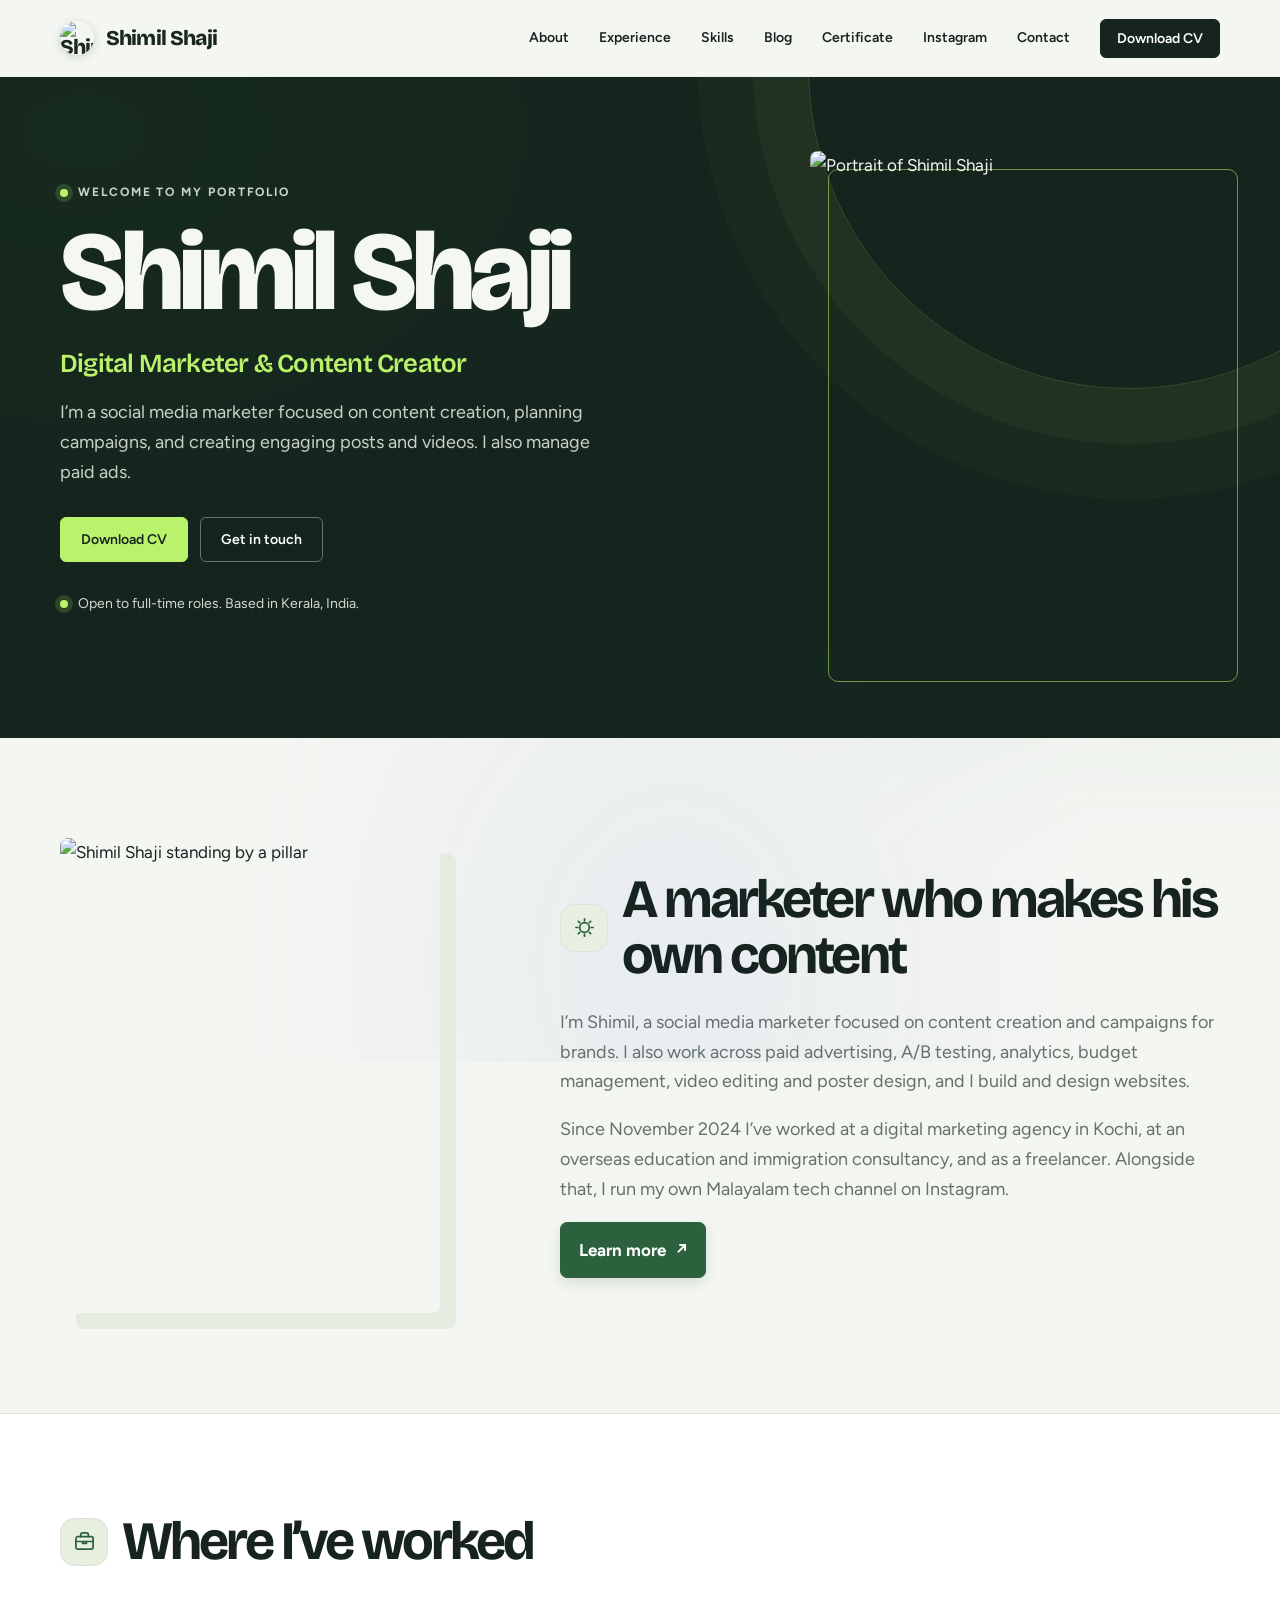
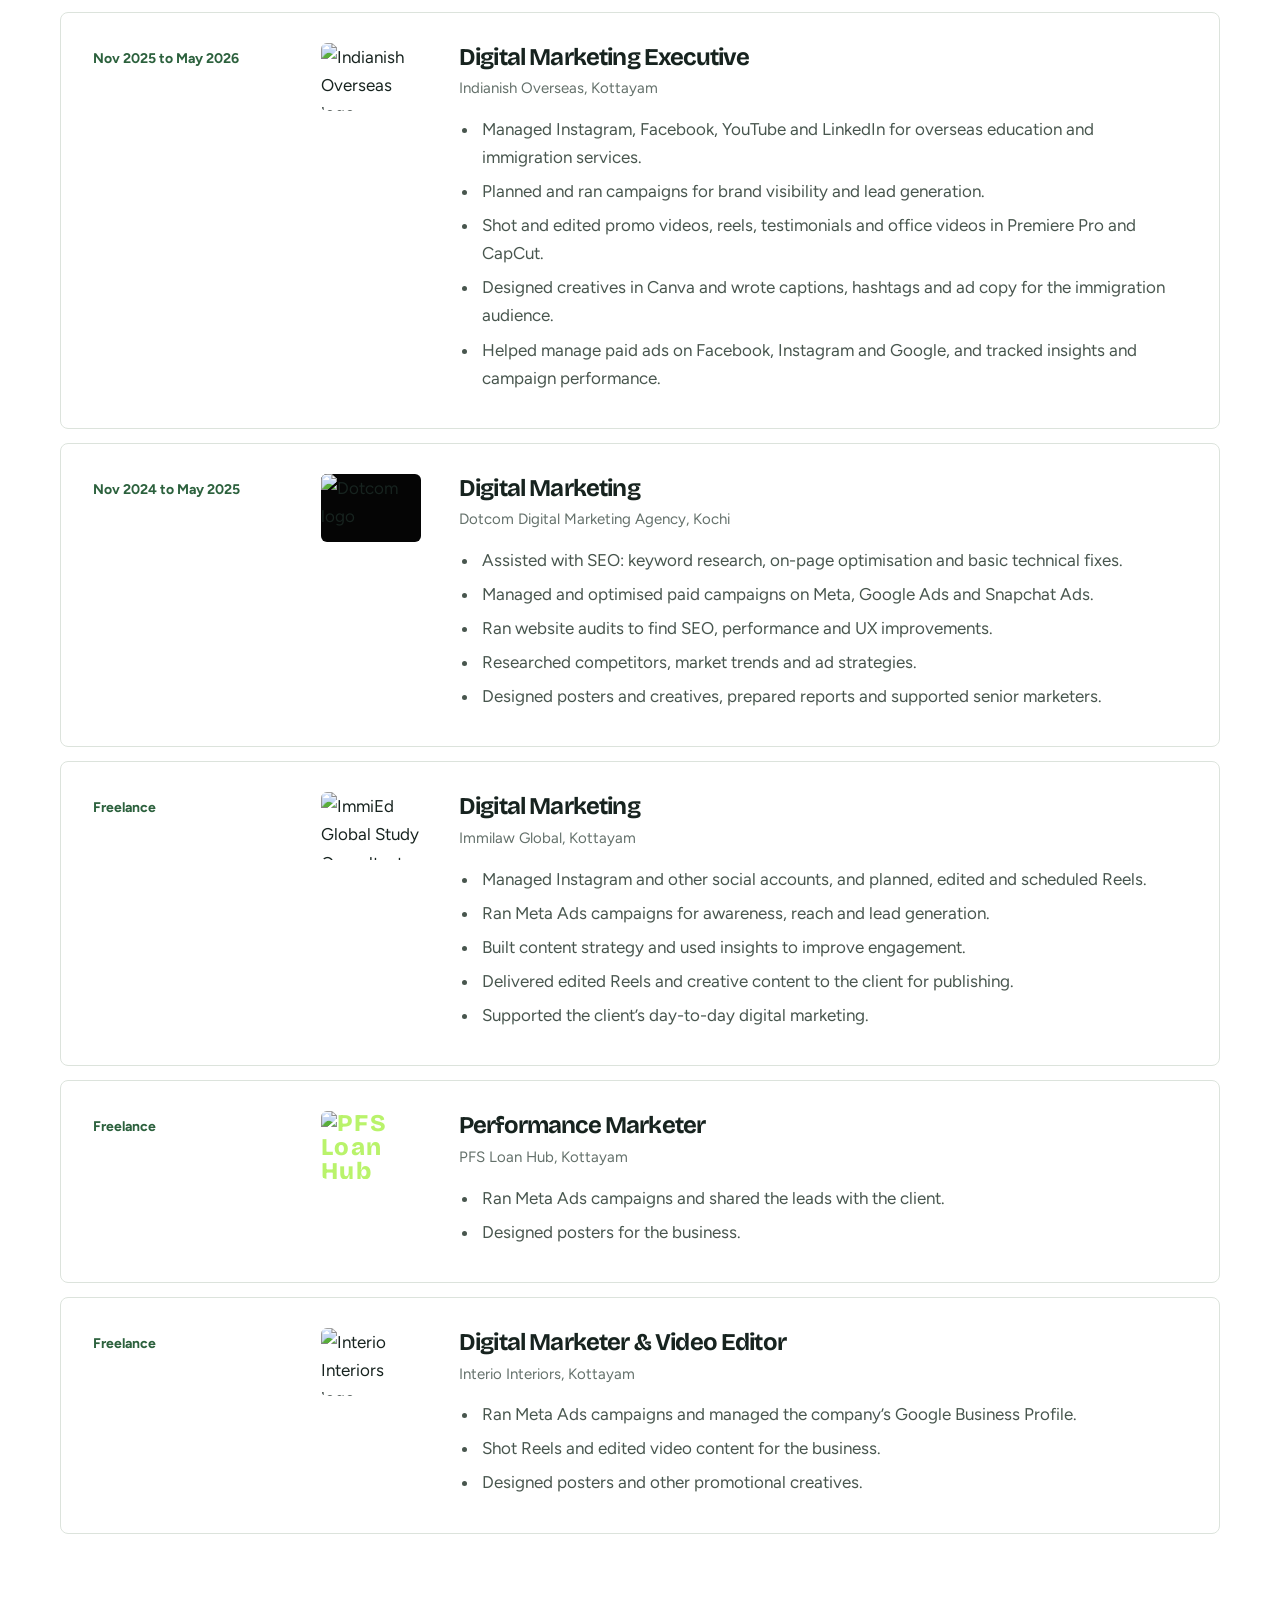
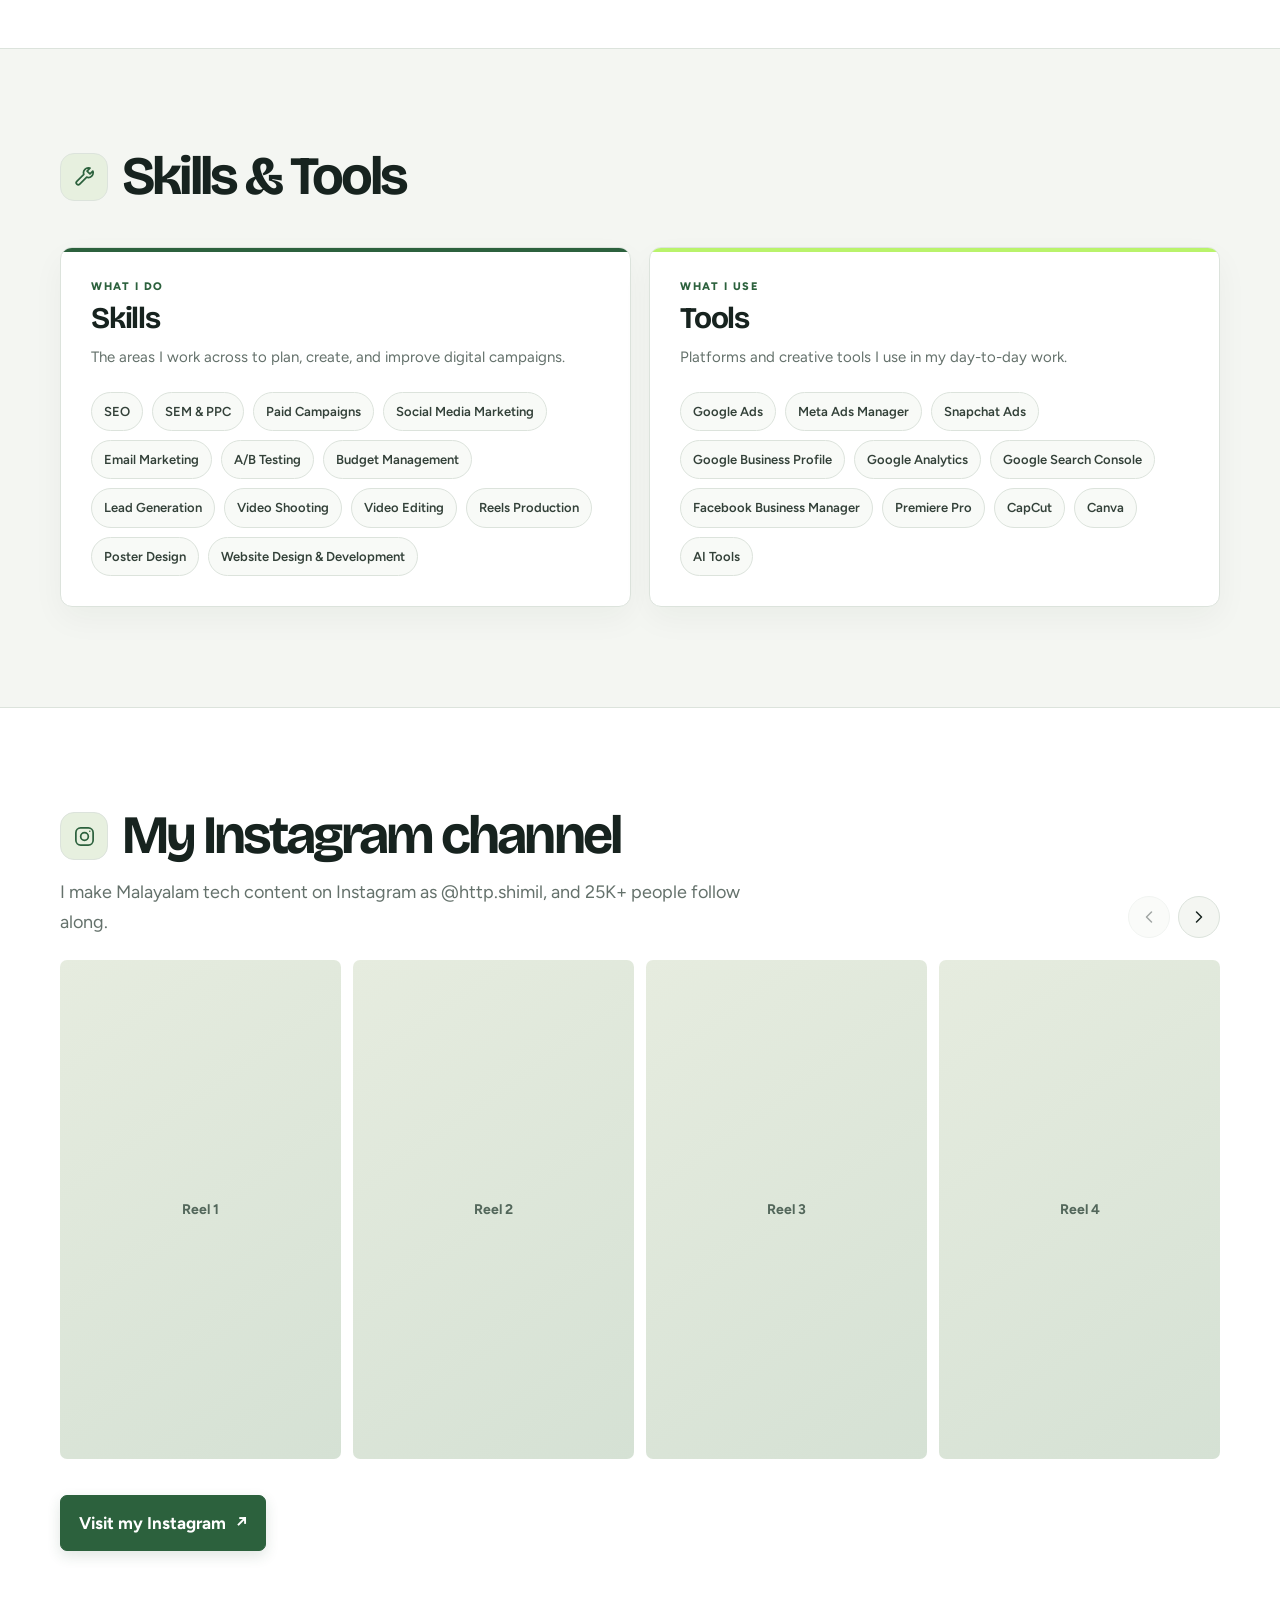
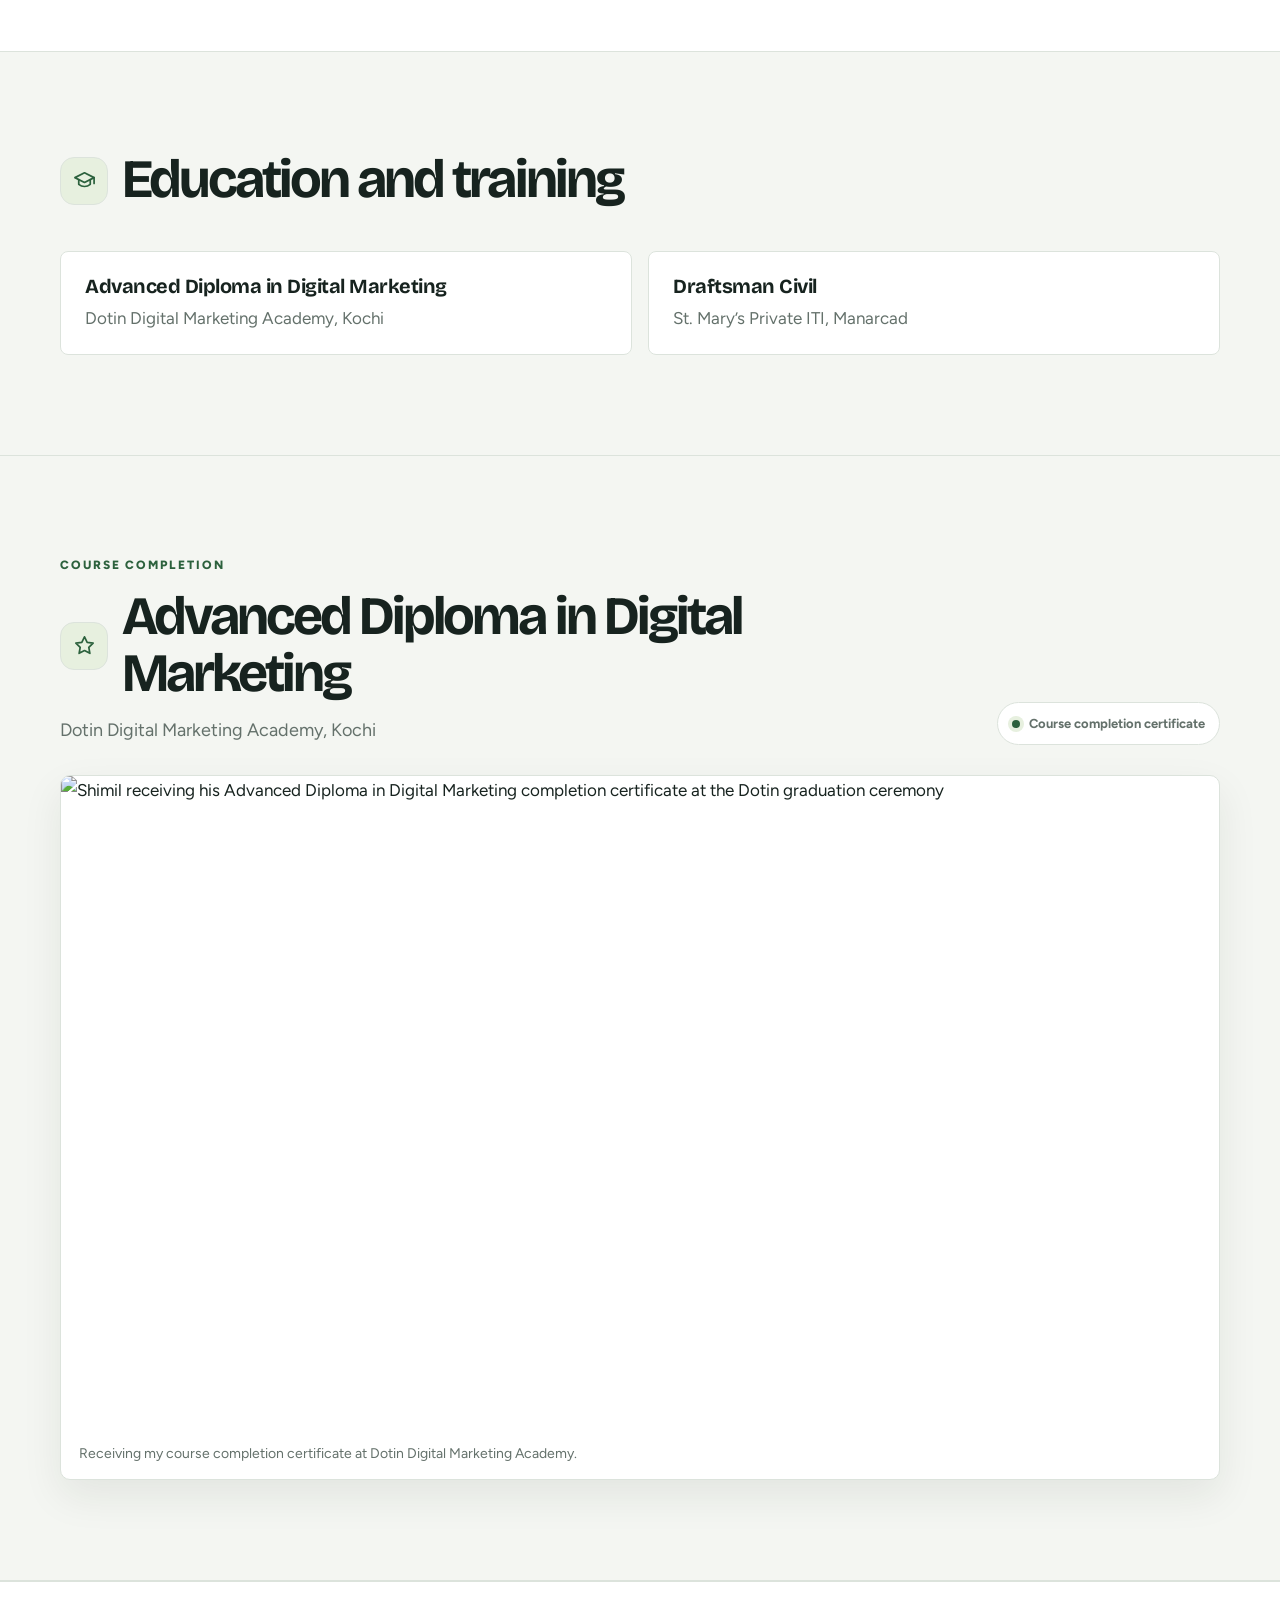
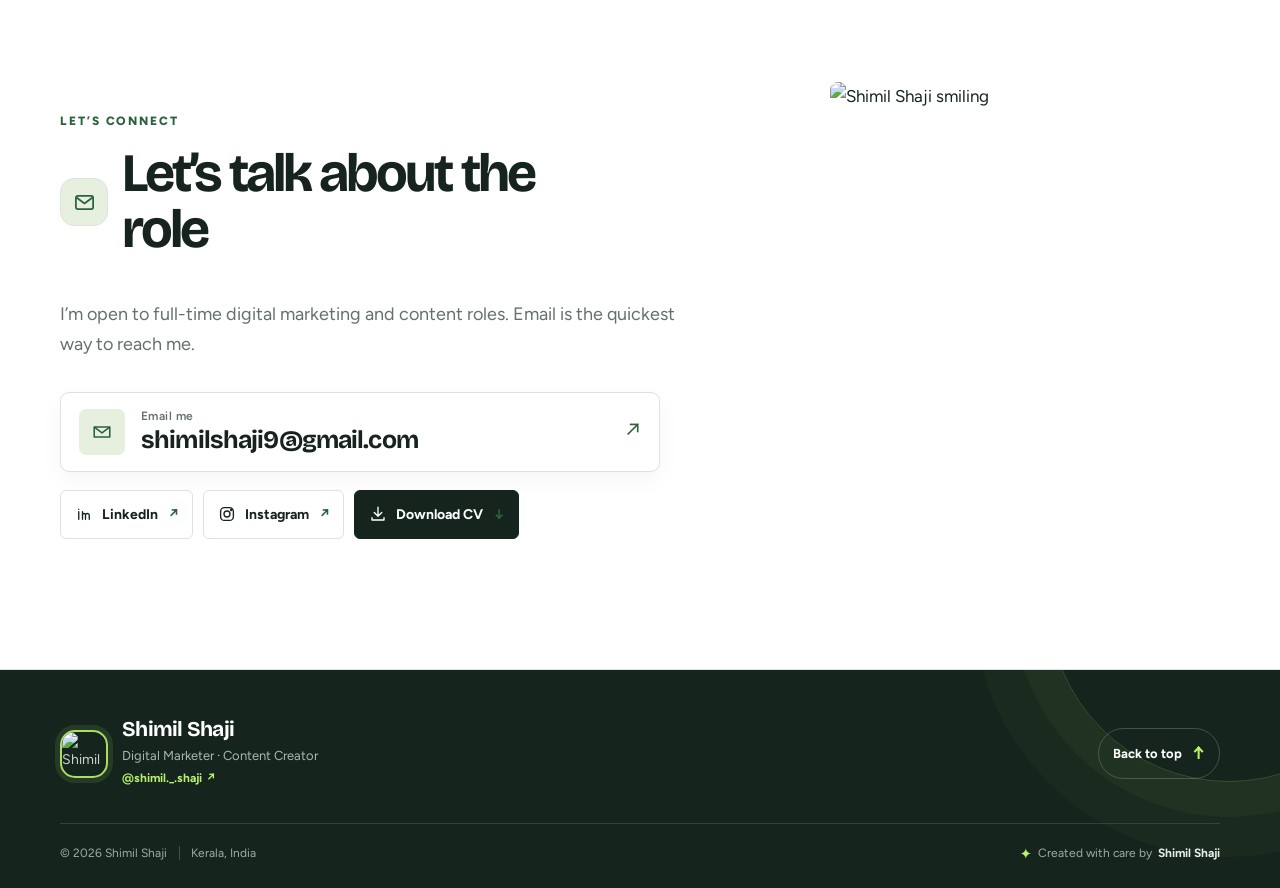
==== commit cb69d2e9: "Add files via upload" ====
--- a/index.html
+++ b/index.html
@@ -4,35 +4,36 @@
 <meta charset="utf-8">
 <meta name="viewport" content="width=device-width,initial-scale=1">
 <title>Shimil Shaji | Digital Marketer & Content Creator</title>
-<meta name="description" content="Shimil Shaji is a digital marketer in Kerala focused on SEO, paid ads and social media content. See his experience, skills and Instagram channel.">
+<meta name="description" content="Shimil Shaji is a social media marketer in Kerala focused on social campaigns, content creation and paid ads.">
 <meta property="og:type" content="website">
 <meta property="og:title" content="Shimil Shaji | Digital Marketer & Content Creator">
-<meta property="og:description" content="SEO, paid ads and social media content. Experience, skills and contact.">
+<meta property="og:description" content="Social media marketing, content creation and paid ads. Explore my experience, skills and work.">
 <meta property="og:image" content="assets/photo-hero.jpg">
 <meta name="theme-color" content="#1c3fd8">
 <link rel="icon" href="assets/favicon.svg" type="image/svg+xml">
 <link rel="preconnect" href="https://fonts.googleapis.com">
 <link rel="preconnect" href="https://fonts.gstatic.com" crossorigin>
 <link href="https://fonts.googleapis.com/css2?family=Bricolage+Grotesque:opsz,wght@12..96,500;12..96,700;12..96,800&family=Figtree:wght@400;500;600&display=swap" rel="stylesheet">
-<link rel="stylesheet" href="styles.css?v=10">
+<link rel="stylesheet" href="styles.css?v=59">
 <script type="application/ld+json">{"@context":"https://schema.org","@type":"Person","name":"Shimil Shaji","jobTitle":"Digital Marketer and Content Creator","sameAs":["https://www.linkedin.com/in/shimil-shaji-57026b2a0","https://www.instagram.com/http.shimil/"]}</script>
-<script src="script.js?v=4" defer></script>
+<script src="script.js?v=14" defer></script>
 </head>
 <body>
 <header class="top"><div class="w">
-  <a class="brand" href="https://www.instagram.com/shimil._.shaji/" target="_blank" rel="noopener noreferrer">Shimil Shaji</a>
-  <button class="menu" aria-expanded="false" aria-controls="nav">Menu</button>
+  <a class="brand" href="index.html#top"><img class="brand-logo" src="assets/reels/reel-6.jpg" alt="Shimil Shaji">Shimil Shaji</a>
+  <button class="menu" type="button" aria-label="Open navigation menu" aria-expanded="false" aria-controls="nav"><svg class="menu-icon" viewBox="0 0 24 24" aria-hidden="true"><path class="menu-line menu-line-1" d="M4 6h16"/><path class="menu-line menu-line-2" d="M4 12h16"/><path class="menu-line menu-line-3" d="M4 18h16"/></svg></button>
   <nav id="nav" aria-label="Main">
-    <a href="#experience">Experience</a><a href="#skills">Skills</a><a href="#certificate">Certificate</a><a href="#instagram">Instagram</a><a href="#contact">Contact</a>
+    <a href="about.html">About</a><a href="#experience">Experience</a><a href="#skills">Skills</a><a href="blog.html">Blog</a><a href="#certificate">Certificate</a><a href="#instagram">Instagram</a><a href="#contact">Contact</a>
     <a class="btn" href="assets/Shimil-Shaji-CV.pdf" download>Download CV</a>
   </nav>
 </div></header>
 <main id="top">
 <section class="hero"><div class="w">
   <div class="hero-t">
+    <p class="welcome-tag"><span aria-hidden="true"></span>Welcome to my portfolio</p>
     <h1>Shimil Shaji</h1>
     <p class="role">Digital Marketer & Content Creator</p>
-    <p class="lead">I mainly focus on SEO. I also run paid ads, plan social media, and shoot and edit the content myself.</p>
+    <p class="lead">I’m a social media marketer focused on content creation, planning campaigns, and creating engaging posts and videos. I also manage paid ads.</p>
     <div class="acts"><a class="btn" href="assets/Shimil-Shaji-CV.pdf" download>Download CV</a><a class="btn ghost" href="#contact">Get in touch</a></div>
     <p class="status">Open to full-time roles. Based in Kerala, India.</p>
   </div>
@@ -43,8 +44,9 @@
   <img src="assets/photo-about.jpg" alt="Shimil Shaji standing by a pillar" width="880" height="1100" loading="lazy">
   <div>
     <h2 class="section-title"><span class="section-icon" aria-hidden="true"><svg viewBox="0 0 24 24"><path d="M12 3v2m0 14v2M3 12h2m14 0h2M5.6 5.6 7 7m10 10 1.4 1.4m0-12.8L17 7M7 17l-1.4 1.4"/><circle cx="12" cy="12" r="5"/></svg></span>A marketer who makes his own content</h2>
-    <p>I’m Shimil, a digital marketer who mainly focuses on SEO. I also work across social media marketing, SEM and PPC, A/B testing, analytics, budget management, video editing and poster design, and I build and design websites.</p>
+    <p>I’m Shimil, a social media marketer focused on content creation and campaigns for brands. I also work across paid advertising, A/B testing, analytics, budget management, video editing and poster design, and I build and design websites.</p>
     <p>Since November 2024 I’ve worked at a digital marketing agency in Kochi, at an overseas education and immigration consultancy, and as a freelancer. Alongside that, I run my own Malayalam tech channel on Instagram.</p>
+    <a class="link" href="about.html">Learn more</a>
   </div>
 </div></section>
 
@@ -71,14 +73,22 @@
     <li>Built content strategy and used insights to improve engagement.</li>
     <li>Delivered edited Reels and creative content to the client for publishing.</li>
     <li>Supported the client’s day-to-day digital marketing.</li></ul></div></article>
+  <article class="job"><div class="when">Freelance</div><div class="company-logo pfs-logo"><img src="assets/logo-pfs.png" alt="PFS Loan Hub logo"></div><div>
+    <h3>Performance Marketer</h3><p class="org">PFS Loan Hub, Kottayam</p>
+    <ul><li>Ran Meta Ads campaigns and shared the leads with the client.</li>
+    <li>Designed posters for the business.</li></ul></div></article>
+  <article class="job"><div class="when">Freelance</div><div class="company-logo interio-logo"><img src="assets/logo-interio.jpg" alt="Interio Interiors logo"></div><div>
+    <h3>Digital Marketer &amp; Video Editor</h3><p class="org">Interio Interiors, Kottayam</p>
+    <ul><li>Ran Meta Ads campaigns and managed the company’s Google Business Profile.</li>
+    <li>Shot Reels and edited video content for the business.</li>
+    <li>Designed posters and other promotional creatives.</li></ul></div></article>
 </div></section>
 
 <section class="sec" id="skills"><div class="w">
-  <h2 class="section-title"><span class="section-icon" aria-hidden="true"><svg viewBox="0 0 24 24"><path d="m14.7 6.3 3-3a5 5 0 0 0-6.4 6.4L4 17a2.1 2.1 0 0 0 3 3l7.3-7.3a5 5 0 0 0 6.4-6.4l-3 3-3-3Z"/></svg></span>Skills and tools</h2>
-  <div class="cols">
-    <div><h3>Search and paid media</h3><ul><li>SEO</li><li>SEM and PPC</li><li>Google Ads</li><li>Meta Ads</li><li>Snapchat Ads</li><li>Email marketing</li><li>A/B testing</li><li>Budget management</li></ul></div>
-    <div><h3>Analytics and tracking</h3><ul><li>Google Analytics</li><li>Google Search Console</li><li>Facebook Business Manager</li></ul></div>
-    <div><h3>Content and creative</h3><ul><li>Social media marketing</li><li>Video shoot and editing (Premiere Pro, CapCut)</li><li>Canva and poster design</li><li>Website development and design</li></ul></div>
+  <h2 class="section-title"><span class="section-icon" aria-hidden="true"><svg viewBox="0 0 24 24"><path d="m14.7 6.3 3-3a5 5 0 0 0-6.4 6.4L4 17a2.1 2.1 0 0 0 3 3l7.3-7.3a5 5 0 0 0 6.4-6.4l-3 3-3-3Z"/></svg></span>Skills &amp; Tools</h2>
+  <div class="skill-tool-grid">
+    <article class="skill-tool-card"><p class="skill-tool-kicker">What I do</p><h3>Skills</h3><p class="skill-tool-intro">The areas I work across to plan, create, and improve digital campaigns.</p><div class="skill-pills"><span>SEO</span><span>SEM &amp; PPC</span><span>Paid Campaigns</span><span>Social Media Marketing</span><span>Email Marketing</span><span>A/B Testing</span><span>Budget Management</span><span>Lead Generation</span><span>Video Shooting</span><span>Video Editing</span><span>Reels Production</span><span>Poster Design</span><span>Website Design &amp; Development</span></div></article>
+    <article class="skill-tool-card tools-card"><p class="skill-tool-kicker">What I use</p><h3>Tools</h3><p class="skill-tool-intro">Platforms and creative tools I use in my day-to-day work.</p><div class="skill-pills"><span>Google Ads</span><span>Meta Ads Manager</span><span>Snapchat Ads</span><span>Google Business Profile</span><span>Google Analytics</span><span>Google Search Console</span><span>Facebook Business Manager</span><span>Premiere Pro</span><span>CapCut</span><span>Canva</span><span>AI Tools</span></div></article>
   </div>
 </div></section>
 
--- a/styles.css
+++ b/styles.css
@@ -1,16 +1,19 @@
 :root{--paper:#f4f6f2;--white:#fff;--ink:#17231f;--muted:#64716b;--line:#dce3dc;--green:#b9f36b;--green-dark:#2c613d;--night:#15251e;--d:'Bricolage Grotesque',Arial,sans-serif;--b:'Figtree',system-ui,Arial,sans-serif}
 *{box-sizing:border-box}
 html{scroll-behavior:smooth;scroll-padding-top:84px}
-body{margin:0;background:var(--paper);color:var(--ink);font:17px/1.65 var(--b);-webkit-font-smoothing:antialiased}
+body{position:relative;isolation:isolate;margin:0;background:var(--paper);color:var(--ink);font:17px/1.65 var(--b);-webkit-font-smoothing:antialiased}
+body:before{position:fixed;inset:-18%;z-index:2;pointer-events:none;content:"";opacity:.13;mix-blend-mode:soft-light;background:radial-gradient(ellipse at 18% 24%,rgba(185,243,107,.72),transparent 31%),radial-gradient(ellipse at 82% 58%,rgba(87,140,116,.62),transparent 33%),radial-gradient(ellipse at 52% 92%,rgba(84,115,221,.52),transparent 34%);animation:ambientDrift 24s ease-in-out infinite alternate}
+body>.top,body>main,body>.site-footer{position:relative;z-index:1}
+@keyframes ambientDrift{0%{transform:translate3d(-2%,0,0) scale(1)}50%{transform:translate3d(1.5%,-1%,0) scale(1.04)}100%{transform:translate3d(2%,1.5%,0) scale(1.02)}}
 img{display:block;max-width:100%;height:auto}
 a{color:inherit}
 .w{width:min(1160px,calc(100% - 48px));margin-inline:auto}
-.top{position:sticky;top:0;z-index:10;background:rgba(244,246,242,.94);backdrop-filter:blur(14px);border-bottom:1px solid rgba(220,227,220,.85)}
+.top{position:sticky;top:0;z-index:10;background:var(--paper);backdrop-filter:blur(14px);border-bottom:1px solid rgba(220,227,220,.45)}
 .top .w{display:flex;align-items:center;justify-content:space-between;min-height:76px}
 .brand{font:800 21px/1 var(--d);letter-spacing:-.04em;text-decoration:none;display:flex;align-items:center;gap:10px}
-.brand:before{content:"";width:11px;height:11px;border-radius:50%;background:var(--green-dark);box-shadow:0 0 0 5px #e4eedf}
+.brand:before{display:none}.brand-logo{display:block;width:34px;height:34px;flex:none;margin-right:2px;border:0;border-radius:50%;object-fit:cover;object-position:center 28%;box-shadow:0 2px 8px rgba(23,35,31,.18)}
 .top nav{display:flex;align-items:center;gap:30px;font-size:14px;font-weight:600}
-.top nav a{text-decoration:none;transition:color .2s ease}.top nav a:hover{color:var(--green-dark)}
+.top nav a:not(.btn){position:relative;text-decoration:none;transition:color .22s ease,transform .22s ease}.top nav a:not(.btn):after{position:absolute;left:0;right:0;bottom:-7px;height:2px;border-radius:2px;background:var(--green-dark);content:"";transform:scaleX(0);transform-origin:left;transition:transform .24s cubic-bezier(.2,.7,.2,1)}.top nav a:not(.btn):hover,.top nav a:not(.btn):focus-visible{color:var(--green-dark);transform:translateY(-2px)}.top nav a:not(.btn):hover:after,.top nav a:not(.btn):focus-visible:after{transform:scaleX(1)}
 .btn{display:inline-flex;align-items:center;justify-content:center;gap:10px;padding:13px 20px;border:1px solid var(--ink);border-radius:6px;background:var(--ink);color:#fff;text-decoration:none;font:600 14px var(--b);transition:transform .2s ease,background .2s ease,color .2s ease,border-color .2s ease}
 .btn:hover{transform:translateY(-2px);background:var(--green);border-color:var(--green);color:var(--ink)}
 .top .btn{padding:10px 16px}.menu{display:none}
@@ -18,7 +21,8 @@
 .hero:before{content:"";position:absolute;width:640px;height:640px;right:-170px;top:-330px;border:1px solid rgba(185,243,107,.18);border-radius:50%;box-shadow:0 0 0 55px rgba(185,243,107,.035),0 0 0 110px rgba(185,243,107,.025)}
 .hero .w{position:relative;display:grid;grid-template-columns:1.1fr .75fr;gap:9%;align-items:center;min-height:620px;padding-block:74px}
 .hero-t{padding:12px 0 28px}
-.hero h1{font:800 clamp(62px,9vw,112px)/.89 var(--d);letter-spacing:-.075em;margin:0 0 24px;max-width:8ch}
+.welcome-tag{display:flex;align-items:center;gap:10px;margin:0 0 18px;color:#c8d2ca;font-size:12px;font-weight:700;letter-spacing:.16em;text-transform:uppercase;animation:welcomeLoop 2.8s ease-in-out infinite}.welcome-tag span{width:8px;height:8px;flex:none;border-radius:50%;background:var(--green);box-shadow:0 0 0 5px rgba(185,243,107,.14);animation:welcomePulse 2s ease-in-out infinite}
+.hero h1{font:800 clamp(62px,9vw,112px)/.92 var(--d);letter-spacing:-.045em;margin:0 0 24px;max-width:8.5ch}
 .role{display:flex;align-items:center;gap:10px;font:600 clamp(20px,2.4vw,26px)/1.25 var(--d);letter-spacing:-.03em;margin:0 0 18px;color:var(--green)}
 .lead{max-width:31em;margin:0 0 30px;color:#c8d2ca;font-size:18px}
 .acts{display:flex;gap:12px;flex-wrap:wrap}.hero .btn{background:var(--green);border-color:var(--green);color:var(--ink)}.hero .btn:hover{background:#d2ff9c;border-color:#d2ff9c}.hero .btn.ghost{background:transparent;color:#fff;border-color:#66736b}.hero .btn.ghost:hover{background:#fff;border-color:#fff;color:var(--ink)}
@@ -39,6 +43,9 @@
 .company-logo{display:flex;align-items:center;justify-content:center;width:100px;height:68px;overflow:hidden;border-radius:6px;background:#fff}
 .company-logo img{display:block;width:100%;height:100%;object-fit:contain;transition:transform .3s ease}.job:hover .company-logo img{transform:scale(1.07)}
 .company-logo.dark-logo{background:#050505}
+.company-logo.pfs-logo{background:#fff;color:var(--green);font:800 24px/1 var(--d);letter-spacing:.06em}
+.company-logo.interio-logo{background:#fff}
+.company-logo.interio-logo img{object-fit:cover}
 .job h3{font:700 24px/1.2 var(--d);margin:0;letter-spacing:-.035em}.org{margin:5px 0 14px;color:var(--muted);font-size:15px}
 .job ul{margin:0;padding-left:1.15em;max-width:48em;color:#48564e}.job li{margin:6px 0;padding-left:3px}
 .cols{display:grid;grid-template-columns:repeat(3,1fr);gap:18px}
@@ -46,15 +53,16 @@
 .cols h3{font:700 20px/1.2 var(--d);margin:0 0 14px;padding-bottom:16px;border-bottom:1px solid var(--line);letter-spacing:-.02em}
 .cols h3:after{content:"";display:block;width:32px;height:3px;margin-top:14px;background:var(--green-dark);border-radius:3px}
 .cols ul{list-style:none;margin:0;padding:0}.cols li{padding:7px 0;color:var(--muted);font-size:15px}
+.skill-tool-grid{display:grid;grid-template-columns:1fr 1fr;gap:18px}.skill-tool-card{position:relative;overflow:hidden;padding:30px;background:var(--white);border:1px solid var(--line);border-radius:12px;box-shadow:0 12px 32px rgba(23,35,31,.045)}.skill-tool-card:before{position:absolute;top:0;left:0;width:100%;height:4px;background:var(--green-dark);content:""}.tools-card:before{background:var(--green)}.skill-tool-kicker{margin:0 0 6px;color:var(--green-dark);font-size:11px;font-weight:800;letter-spacing:.14em;text-transform:uppercase}.skill-tool-card h3{margin:0;font:700 30px/1.1 var(--d);letter-spacing:-.04em}.skill-tool-intro{max-width:32em;margin:10px 0 22px;color:var(--muted);font-size:15px}.skill-pills{display:flex;flex-wrap:wrap;gap:9px}.skill-pills span{padding:8px 12px;border:1px solid var(--line);border-radius:999px;background:#f8faf7;color:#334139;font-size:13px;font-weight:600;transition:transform .2s ease,border-color .2s ease,background .2s ease}.skill-pills span:hover{transform:translateY(-2px);border-color:#a9c39a;background:#eff7e9}
 .lede{max-width:40em;color:var(--muted);font-size:18px;margin:-18px 0 32px}
-.reel-heading{display:flex;align-items:end;justify-content:space-between;gap:22px;width:min(100%,650px);margin:0 0 22px}
+.reel-heading{display:flex;align-items:end;justify-content:space-between;gap:22px;width:100%;margin:0 0 22px}
 .reel-heading h2{margin:0 0 14px}.reel-heading .lede{margin:0}
 .reel-controls{display:flex;gap:8px;flex:none}
 .reel-control{display:grid;place-items:center;width:42px;height:42px;border:1px solid var(--line);border-radius:50%;background:var(--paper);color:var(--ink);cursor:pointer;transition:transform .2s ease,background .2s ease,border-color .2s ease,opacity .2s ease}
 .reel-control:hover:not(:disabled){transform:translateY(-2px);background:var(--green);border-color:var(--green)}
 .reel-control:disabled{opacity:.4;cursor:not-allowed}
 .reel-control svg{width:20px;height:20px;fill:none;stroke:currentColor;stroke-width:1.8;stroke-linecap:round;stroke-linejoin:round}
-.reels{display:grid;grid-auto-flow:column;grid-auto-columns:calc((100% - 24px)/3);grid-template-columns:none;gap:12px;width:min(100%,650px);overflow-x:auto;overscroll-behavior-x:contain;scroll-behavior:smooth;scroll-snap-type:x mandatory;scrollbar-width:thin;scrollbar-color:#aab9a7 transparent;padding:0 0 8px;margin:0 0 28px}
+.reels{display:grid;grid-auto-flow:column;grid-auto-columns:calc((100% - 36px)/4);grid-template-columns:none;gap:12px;width:100%;overflow-x:auto;overscroll-behavior-x:contain;scroll-behavior:smooth;scroll-snap-type:x mandatory;scrollbar-width:thin;scrollbar-color:#aab9a7 transparent;padding:0 0 8px;margin:0 0 28px}
 .reel{position:relative;aspect-ratio:9/16;overflow:hidden;border-radius:7px;background:linear-gradient(145deg,#e6ecdf,#d5e1d4);display:grid;place-items:center;color:#53675b;font-weight:700;font-size:14px;text-decoration:none;scroll-snap-align:start;transition:transform .2s ease}
 .reel:hover{transform:translateY(-4px)}.reel img{position:absolute;inset:0;width:100%;height:100%;object-fit:cover;transition:transform .4s cubic-bezier(.2,.7,.2,1),filter .4s ease}.reel:hover img{transform:scale(1.045);filter:saturate(1.08)}
 .link{display:inline-flex;align-items:center;gap:10px;padding:13px 18px;border:1px solid var(--green-dark);border-radius:7px;background:var(--green-dark);color:#fff;font-weight:700;text-decoration:none;box-shadow:0 5px 14px rgba(34,76,47,.14);transition:transform .22s ease,background .22s ease,border-color .22s ease,box-shadow .22s ease}.link::after{content:"↗";font-size:17px;line-height:1;transition:transform .22s ease}.link:hover{transform:translateY(-3px);background:var(--ink);border-color:var(--ink);color:#fff;box-shadow:0 9px 20px rgba(20,30,24,.2)}.link:hover::after{transform:translate(2px,-2px)}.link:focus-visible{outline:3px solid #a6c49e;outline-offset:3px}
@@ -87,6 +95,7 @@
 .contact-link.cv-link{background:var(--night);border-color:var(--night);color:#fff}.contact-link.cv-link:hover{background:var(--green);border-color:var(--green);color:var(--ink)}
 .contact img{max-width:390px;justify-self:end}
 @keyframes contactEntrance{from{opacity:0;transform:translateY(16px)}to{opacity:1;transform:translateY(0)}}
+@keyframes welcomeLoop{0%,100%{opacity:.78;transform:translateY(0)}50%{opacity:1;transform:translateY(-3px)}}@keyframes welcomePulse{0%,100%{box-shadow:0 0 0 5px rgba(185,243,107,.14)}50%{box-shadow:0 0 0 9px rgba(185,243,107,.04)}}
 .top{animation:headerIn .55s cubic-bezier(.2,.7,.2,1) both}@keyframes headerIn{from{opacity:0;transform:translateY(-10px)}to{opacity:1;transform:translateY(0)}}
 .motion-ready .motion-reveal{opacity:0;transform:translateY(22px);transition:opacity .7s cubic-bezier(.2,.7,.2,1),transform .7s cubic-bezier(.2,.7,.2,1);transition-delay:var(--motion-delay,0ms)}.motion-ready .motion-reveal.is-visible{opacity:1;transform:translateY(0)}
 .site-footer{position:relative;isolation:isolate;overflow:hidden;background:var(--night);color:#c8d2ca;padding:48px 0 22px;font-size:14px}.site-footer:before{content:"";position:absolute;z-index:-1;width:360px;height:360px;right:-130px;top:-250px;border:1px solid rgba(185,243,107,.2);border-radius:50%;box-shadow:0 0 0 35px rgba(185,243,107,.035),0 0 0 75px rgba(185,243,107,.025)}.footer-wrap{display:block}.footer-top,.footer-bottom{display:flex;align-items:center;justify-content:space-between;gap:20px}.footer-brand{display:flex;align-items:center;gap:14px}.footer-mark{display:grid;place-items:center;width:48px;height:48px;border-radius:15px;background:var(--green);color:var(--night);font:800 24px/1 var(--d);box-shadow:0 0 0 6px rgba(185,243,107,.1)}.footer-brand div{display:grid;gap:3px}.footer-brand strong{font:700 21px/1.1 var(--d);color:#fff;letter-spacing:-.035em}.footer-brand div>span{font-size:13px;color:#aab9af}.footer-brand i{font-style:normal;color:var(--green)}.footer-top-link{display:inline-flex;align-items:center;gap:10px;padding:10px 14px;border:1px solid rgba(200,210,202,.25);border-radius:999px;color:#fff;text-decoration:none;font-size:13px;font-weight:700;transition:transform .22s ease,border-color .22s ease,background .22s ease}.footer-top-link span{color:var(--green);font-size:18px;transition:transform .22s ease}.footer-top-link:hover{transform:translateY(-2px);border-color:var(--green);background:rgba(185,243,107,.08)}.footer-top-link:hover span{transform:translateY(-3px)}.footer-bottom{margin-top:34px;padding-top:18px;border-top:1px solid rgba(200,210,202,.16);font-size:12px;color:#9eada3}.footer-place{margin-left:9px;padding-left:11px;border-left:1px solid rgba(200,210,202,.25)}.footer-credit{display:inline-flex;align-items:center;gap:6px}.footer-credit strong{color:#e7eee9}.footer-spark{color:var(--green);font-size:15px}
@@ -94,15 +103,41 @@
 .footer-avatar{width:48px;height:48px;flex:none;object-fit:cover;object-position:center 35%;border:2px solid rgba(185,243,107,.9);border-radius:15px;box-shadow:0 0 0 5px rgba(185,243,107,.1);transition:transform .3s ease,box-shadow .3s ease}.footer-brand:hover .footer-avatar{transform:scale(1.06);box-shadow:0 0 0 7px rgba(185,243,107,.15)}
 .footer-handle{display:inline-flex;align-items:center;gap:5px;width:max-content;color:var(--green);text-decoration:none;font-size:12px;font-weight:700;transition:color .2s ease}.footer-handle span{transition:transform .2s ease}.footer-handle:hover{color:#fff}.footer-handle:hover span{transform:translate(2px,-2px)}
 @media(max-width:860px){
- .w{width:min(100% - 40px,680px)}.top .w{min-height:68px}
+ .w{width:min(100% - 40px,680px)}.top .w{min-height:68px}.reels{grid-auto-columns:calc((100% - 24px)/3)}
  .brand{white-space:nowrap;font-size:19px}.top nav{gap:14px;font-size:13px}.top .btn{white-space:nowrap;padding:8px 10px;font-size:13px}
  .hero .w{grid-template-columns:1fr .7fr;gap:30px;min-height:unset;padding-block:60px}.hero h1{font-size:clamp(58px,10vw,86px)}.hero-p{align-self:center}
- .about{gap:40px}.sec{padding:76px 0}.job{grid-template-columns:150px 92px 1fr;gap:18px;padding:26px 22px}.company-logo{width:88px;height:62px}.cols{gap:12px}.cols>div{padding:24px 18px}
+ .about{gap:40px}.sec{padding:76px 0}.job{grid-template-columns:150px 92px 1fr;gap:18px;padding:26px 22px}.company-logo{width:88px;height:62px}.cols{gap:12px}.cols>div{padding:24px 18px}.skill-tool-grid{gap:12px}.skill-tool-card{padding:24px 20px}
 }
 @media(max-width:620px){
- .w{width:calc(100% - 36px)}.top .w{min-height:64px}.brand{font-size:19px}.menu{display:block;background:var(--white);border:1px solid var(--line);border-radius:5px;padding:8px 12px;font:600 14px var(--b);color:var(--ink);cursor:pointer}
+ .w{width:calc(100% - 36px)}.top .w{min-height:64px}.brand{font-size:19px}.menu{display:block;background:var(--white);border:1px solid var(--line);border-radius:5px;padding:8px 12px;font:600 14px var(--b);color:var(--ink);cursor:pointer}.reels{grid-auto-columns:calc((100% - 8px)/2)}
  .top nav{display:none;position:absolute;top:64px;left:0;right:0;flex-direction:column;align-items:stretch;gap:0;padding:10px 18px 18px;background:var(--paper);border-bottom:1px solid var(--line);box-shadow:0 12px 20px rgba(23,35,31,.08)}.top nav.open{display:flex}.top nav a:not(.btn){padding:12px 0;border-bottom:1px solid var(--line)}.top nav .btn{margin-top:14px}
  .hero .w{grid-template-columns:1fr;gap:36px;padding-block:58px 42px}.hero-t{padding:0}.hero h1{font-size:clamp(64px,17vw,96px);max-width:7ch;margin-bottom:18px}.role{font-size:21px}.lead{font-size:16px}.hero-p{width:min(82%,370px);justify-self:center;margin:0 14px 14px auto}.hero:before{right:-300px;top:-340px}
- .sec{padding:64px 0}h2{margin-bottom:28px}.section-title{gap:11px}.section-icon{width:42px;height:42px;border-radius:12px}.section-icon svg{width:20px;height:20px}.about,.contact{grid-template-columns:1fr;gap:32px}.about img,.contact img{max-width:320px}.about img{order:2}.about>div{order:1}.about p,.lede{font-size:16px}.job{grid-template-columns:1fr;gap:12px;padding:22px 18px}.company-logo{width:105px;height:62px}.job h3{font-size:22px}.cols,.edu{grid-template-columns:1fr;gap:12px}.cols>div{padding:22px}.reel-heading{align-items:flex-start;gap:14px}.reel-control{width:38px;height:38px}.reels{gap:8px}.cert-heading{display:block}.cert-heading h2{margin-bottom:12px}.cert-note{margin-top:20px}.cert-photo figcaption{padding:12px 14px;font-size:13px}.contact img{justify-self:start}.contact .lede{margin-top:0!important}.mail{padding:14px;gap:12px}.mail-icon{width:42px;height:42px}.mail-address{font-size:clamp(17px,5vw,23px)}.links{gap:8px}.contact-link{padding:11px 12px;font-size:13px}.site-footer{padding-top:38px}.footer-top{align-items:flex-start}.footer-bottom{align-items:flex-start;flex-direction:column;gap:10px;margin-top:26px}.footer-mark{width:42px;height:42px;border-radius:13px}.footer-brand strong{font-size:19px}
+ .sec{padding:64px 0}h2{margin-bottom:28px}.section-title{gap:11px}.section-icon{width:42px;height:42px;border-radius:12px}.section-icon svg{width:20px;height:20px}.about,.contact{grid-template-columns:1fr;gap:32px}.about img,.contact img{max-width:320px}.about img{order:2}.about>div{order:1}.about p,.lede{font-size:16px}.job{grid-template-columns:1fr;gap:12px;padding:22px 18px}.company-logo{width:105px;height:62px}.job h3{font-size:22px}.cols,.edu,.skill-tool-grid{grid-template-columns:1fr;gap:12px}.cols>div{padding:22px}.skill-tool-card{padding:24px 20px}.reel-heading{align-items:flex-start;gap:14px}.reel-control{width:38px;height:38px}.reels{gap:8px}.cert-heading{display:block}.cert-heading h2{margin-bottom:12px}.cert-note{margin-top:20px}.cert-photo figcaption{padding:12px 14px;font-size:13px}.contact img{justify-self:start}.contact .lede{margin-top:0!important}.mail{padding:14px;gap:12px}.mail-icon{width:42px;height:42px}.mail-address{font-size:clamp(17px,5vw,23px)}.links{gap:8px}.contact-link{padding:11px 12px;font-size:13px}.site-footer{padding-top:38px}.footer-top{align-items:flex-start}.footer-bottom{align-items:flex-start;flex-direction:column;gap:10px;margin-top:26px}.footer-mark{width:42px;height:42px;border-radius:13px}.footer-brand strong{font-size:19px}
 }
 @media(prefers-reduced-motion:reduce){html{scroll-behavior:auto}*,*:before,*:after{transition:none!important;animation:none!important;scroll-behavior:auto!important}.motion-ready .motion-reveal{opacity:1;transform:none}}
+/* Gentle pointer feedback across the site */
+@media (hover:hover) and (pointer:fine){
+  :where(a,button,.job,.company-logo,.cols>div,.skill-tool-card,.skill-pills span,.reel,.edu>div,.cert-note,.cert-photo,.blog-card,.section-icon,.about-page-tags span,.about-website-tag,.footer-avatar){
+    transition:all .22s ease;
+  }
+  :where(a,button,.job,.company-logo,.cols>div,.skill-tool-card,.skill-pills span,.reel,.edu>div,.cert-note,.cert-photo,.blog-card,.section-icon,.about-page-tags span,.about-website-tag,.footer-avatar):hover{
+    scale:1.035;
+  }
+}
+.blog-sec{background:#eef3eb;border-block:1px solid var(--line)}.blog-sec .contact-kicker{margin-bottom:10px}.blog-sec .section-title{margin-bottom:22px}.blog-title{font:700 clamp(38px,5vw,62px)/1.04 var(--d);letter-spacing:-.055em;max-width:none}.blog-lede{margin:0 0 30px}.blog-grid{display:grid;grid-template-columns:repeat(3,minmax(0,1fr));gap:18px}.blog-card{overflow:hidden;border:1px solid var(--line);border-radius:10px;background:var(--white);box-shadow:0 8px 24px rgba(23,35,31,.045);transition:transform .25s ease,box-shadow .25s ease}.blog-card:hover{transform:translateY(-5px);box-shadow:0 16px 32px rgba(23,35,31,.1)}.blog-cover{display:block;overflow:hidden;aspect-ratio:16/10;background:#dce5d8}.blog-cover img{width:100%;height:100%;object-fit:cover;transition:transform .4s ease}.blog-card:hover .blog-cover img{transform:scale(1.04)}.blog-copy{padding:21px 22px 23px}.blog-category{margin:0 0 9px;color:var(--green-dark);font-size:11px;font-weight:800;letter-spacing:.14em}.blog-copy h3{margin:0 0 9px;font:700 23px/1.16 var(--d);letter-spacing:-.035em}.blog-copy>p:not(.blog-category){margin:0 0 17px;color:var(--muted);font-size:15px;line-height:1.55}.blog-link{display:inline-flex;align-items:center;gap:8px;color:var(--green-dark);font-size:14px;font-weight:800;text-decoration:none}.blog-link span{transition:transform .2s ease}.blog-link:hover span{transform:translate(2px,-2px)}
+@media(max-width:760px){.blog-grid{grid-template-columns:repeat(2,minmax(0,1fr))}}
+@media(max-width:520px){.blog-grid{grid-template-columns:1fr}.blog-copy{padding:19px}.blog-cover{aspect-ratio:16/9}}
+.about-page{background:var(--night);color:#f5f7f2}.about-page .w{display:grid;grid-template-columns:.78fr 1.22fr;gap:8%;align-items:center;min-height:64vh}.about-page-photo{position:relative;max-width:390px}.about-page-photo:after{position:absolute;inset:16px -16px -16px 16px;z-index:0;border:1px solid rgba(185,243,107,.5);border-radius:9px;content:""}.about-page-photo img{position:relative;z-index:1;width:100%;aspect-ratio:4/5;object-fit:cover;border-radius:8px}.about-page-copy{max-width:650px}.about-page-kicker{margin:0 0 14px;color:var(--green);font-size:12px;font-weight:800;letter-spacing:.16em;text-transform:uppercase}.about-page-title{margin:0 0 22px;font:800 clamp(42px,6vw,72px)/.98 var(--d);letter-spacing:-.06em}.about-page-copy p{margin:0 0 18px;color:#c8d2ca;font-size:18px}.about-page-tags{display:flex;flex-wrap:wrap;gap:9px;margin-top:26px}.about-page-tags span{padding:7px 12px;border:1px solid rgba(200,210,202,.25);border-radius:30px;color:#e4ebe5;font-size:13px}.about-page .btn{margin-top:12px;background:var(--green);border-color:var(--green);color:var(--ink)}.about-page .btn:hover{background:#d2ff9c;border-color:#d2ff9c}
+@media(max-width:620px){.about-page .w{grid-template-columns:1fr;gap:38px;padding-block:48px}.about-page-photo{width:min(82%,370px);margin:0 18px 16px auto}.about-page-title{font-size:clamp(42px,13vw,62px)}.about-page-copy p{font-size:16px}}
+.about-page-links{display:flex;flex-wrap:wrap;gap:9px;margin-top:20px}.about-website-tag{display:inline-flex;align-items:center;padding:7px 12px;border:1px solid rgba(200,210,202,.25);border-radius:999px;background:transparent;color:#e4ebe5;font-size:13px;font-weight:500}
+.website-page{background:var(--night);color:#f5f7f2;min-height:64vh}.website-page .w{max-width:900px}.website-page .about-page-kicker{margin-bottom:14px}.website-page h1{margin:0 0 22px;font:800 clamp(42px,6vw,72px)/.98 var(--d);letter-spacing:-.06em}.website-page h2{margin:34px 0 12px;font-size:30px}.website-page p{max-width:48em;color:#c8d2ca;font-size:18px}.website-page .btn{margin-top:18px;background:var(--green);border-color:var(--green);color:var(--ink)}.website-page .btn:hover{background:#d2ff9c;border-color:#d2ff9c}
+@media(max-width:620px){.website-page h2{font-size:26px}.website-page p{font-size:16px}}
+.coming-soon{position:relative;isolation:isolate;display:flex;min-height:52vh;flex-direction:column;align-items:center;justify-content:center;overflow:hidden;padding:68px 22px;text-align:center;border:1px solid rgba(44,97,61,.13);border-radius:18px;background:radial-gradient(ellipse at 50% 42%,#fff 0,#f7faf4 58%,#edf3e9 100%);box-shadow:0 20px 60px rgba(23,35,31,.06);animation:comingRise .75s cubic-bezier(.2,.7,.2,1) both}.coming-soon:before,.coming-soon:after{position:absolute;z-index:-1;content:"";width:360px;height:360px;border:1px solid rgba(44,97,61,.1);border-radius:50%;animation:comingOrbit 18s linear infinite}.coming-soon:after{width:470px;height:470px;animation-direction:reverse;animation-duration:26s}.coming-soon .contact-kicker{margin:18px 0 8px}.coming-title,.coming-soon h1{margin:0;font:800 clamp(54px,9vw,96px)/1 var(--d);letter-spacing:-.065em;color:var(--ink)}.coming-soon h1 span{display:inline-block;color:var(--green-dark);animation:comingPulse 2.4s ease-in-out infinite}.coming-copy{max-width:34em;margin:18px 0 25px;color:var(--muted);font-size:17px}.coming-home{position:relative;z-index:1}.coming-orbit{position:relative;display:grid;width:78px;height:78px;place-items:center;border:1px solid rgba(44,97,61,.18);border-radius:50%;background:rgba(255,255,255,.8);box-shadow:0 8px 24px rgba(23,35,31,.08)}.coming-orbit:before,.coming-orbit:after{position:absolute;content:"";inset:-9px;border:1px solid rgba(44,97,61,.16);border-radius:50%;animation:comingRing 2.4s ease-out infinite}.coming-orbit:after{animation-delay:1.2s}.coming-orbit span{position:absolute;width:11px;height:11px;border-radius:50%;background:var(--green-dark);animation:comingDot 1.2s ease-in-out infinite}.coming-orbit span:nth-child(2){transform:translateX(-18px);animation-delay:.2s}.coming-orbit span:nth-child(3){transform:translateX(18px);animation-delay:.4s}@keyframes comingRise{from{opacity:0;transform:translateY(16px)}to{opacity:1;transform:translateY(0)}}@keyframes comingPulse{0%,100%{transform:translateY(0);text-shadow:0 0 0 rgba(44,97,61,0)}50%{transform:translateY(-4px);text-shadow:0 8px 24px rgba(44,97,61,.2)}}@keyframes comingRing{0%{transform:scale(.82);opacity:.65}100%{transform:scale(1.18);opacity:0}}@keyframes comingDot{0%,100%{opacity:.45;scale:.8}50%{opacity:1;scale:1.2}}@keyframes comingOrbit{to{transform:rotate(360deg)}}
+@media (hover:hover) and (pointer:fine){.job{transition:transform .4s cubic-bezier(.2,.7,.2,1),scale .4s cubic-bezier(.2,.7,.2,1),border-color .3s ease,box-shadow .3s ease}.job:hover{scale:1.02;transform:translateY(-4px)}}
+@media(prefers-reduced-motion:reduce){.job,.job:hover{transition:none!important;scale:1!important;transform:none!important}}
+@media(max-width:620px){.top nav{position:fixed;top:64px;left:0;right:0;z-index:11;max-height:calc(100vh - 64px);overflow-y:auto}.top nav.open{display:flex}.menu{touch-action:manipulation;-webkit-tap-highlight-color:transparent}}
+.menu{display:none}
+@media(max-width:620px){.menu{display:grid;width:44px;height:44px;place-items:center;padding:0}.menu-icon{width:22px;height:22px;fill:none;stroke:currentColor;stroke-width:2;stroke-linecap:round}.menu-line{transform-origin:center;transition:transform .22s ease,opacity .18s ease}.menu[aria-expanded=true] .menu-line-1{transform:translateY(6px) rotate(45deg)}.menu[aria-expanded=true] .menu-line-2{opacity:0}.menu[aria-expanded=true] .menu-line-3{transform:translateY(-6px) rotate(-45deg)}}
+@media(max-width:620px){.top #nav{display:flex!important;visibility:hidden;opacity:0;pointer-events:none;position:fixed!important;top:64px!important;left:0!important;right:0!important;bottom:auto!important;z-index:9999!important;width:100vw;height:auto!important;max-height:calc(100vh - 64px);overflow-y:auto;padding:10px 18px 18px!important;flex-direction:column;align-items:stretch;gap:0;background:var(--paper)!important;color:var(--ink)!important;transform:none!important;clip-path:none!important;transition:opacity .2s ease,visibility .2s ease}.top #nav.open{visibility:visible!important;opacity:1!important;pointer-events:auto!important}.top #nav a:not(.btn){padding:12px 0;border-bottom:1px solid var(--line)}}
+@media(max-width:620px){body>#nav{border-bottom:1px solid var(--line);box-shadow:0 16px 30px rgba(12,25,17,.16)}body>#nav a:not(.btn){display:block;padding:13px 2px;border-bottom:1px solid var(--line);color:var(--ink);font:600 15px/1.35 var(--b);text-decoration:none}body>#nav a:not(.btn):hover{color:var(--green-dark)}body>#nav .btn{margin-top:14px;border:1px solid var(--green);border-radius:6px;background:var(--green);color:var(--ink);font-weight:700;text-align:center;text-decoration:none}}
+@media(hover:hover) and (pointer:fine){html.custom-cursor-enabled,html.custom-cursor-enabled body,html.custom-cursor-enabled body *{cursor:none!important}.custom-cursor-image{position:fixed;top:0;left:0;z-index:10000;width:40px;height:40px;background:url('assets/mouse-pointer.png') center/contain no-repeat;filter:drop-shadow(0 0 3px rgba(255,255,255,.95)) drop-shadow(0 0 8px rgba(255,255,255,.65)) drop-shadow(0 0 15px rgba(255,255,255,.3));pointer-events:none;opacity:1;transform:translate3d(var(--cursor-x,-100px),var(--cursor-y,-100px),0) translate(-35%,-30%);transition:opacity .16s ease}.custom-cursor-image.is-hidden{opacity:0}}
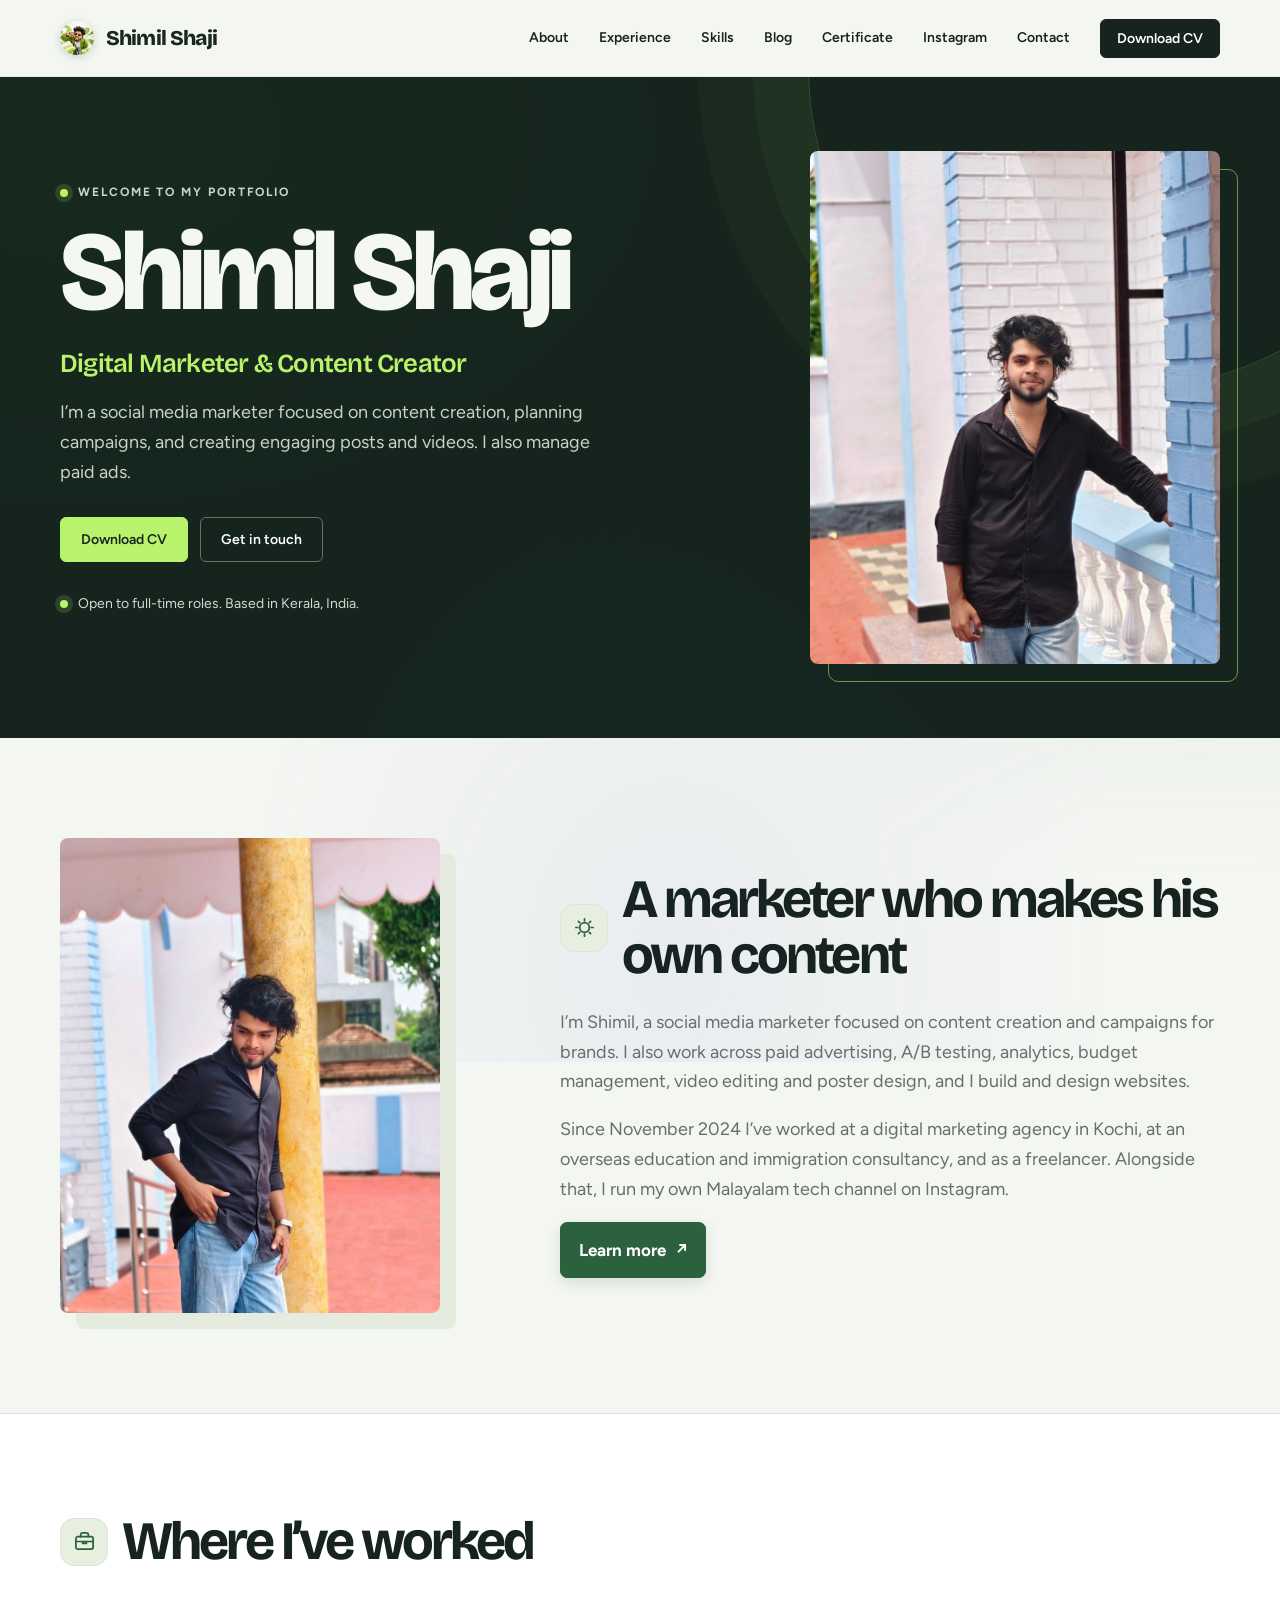
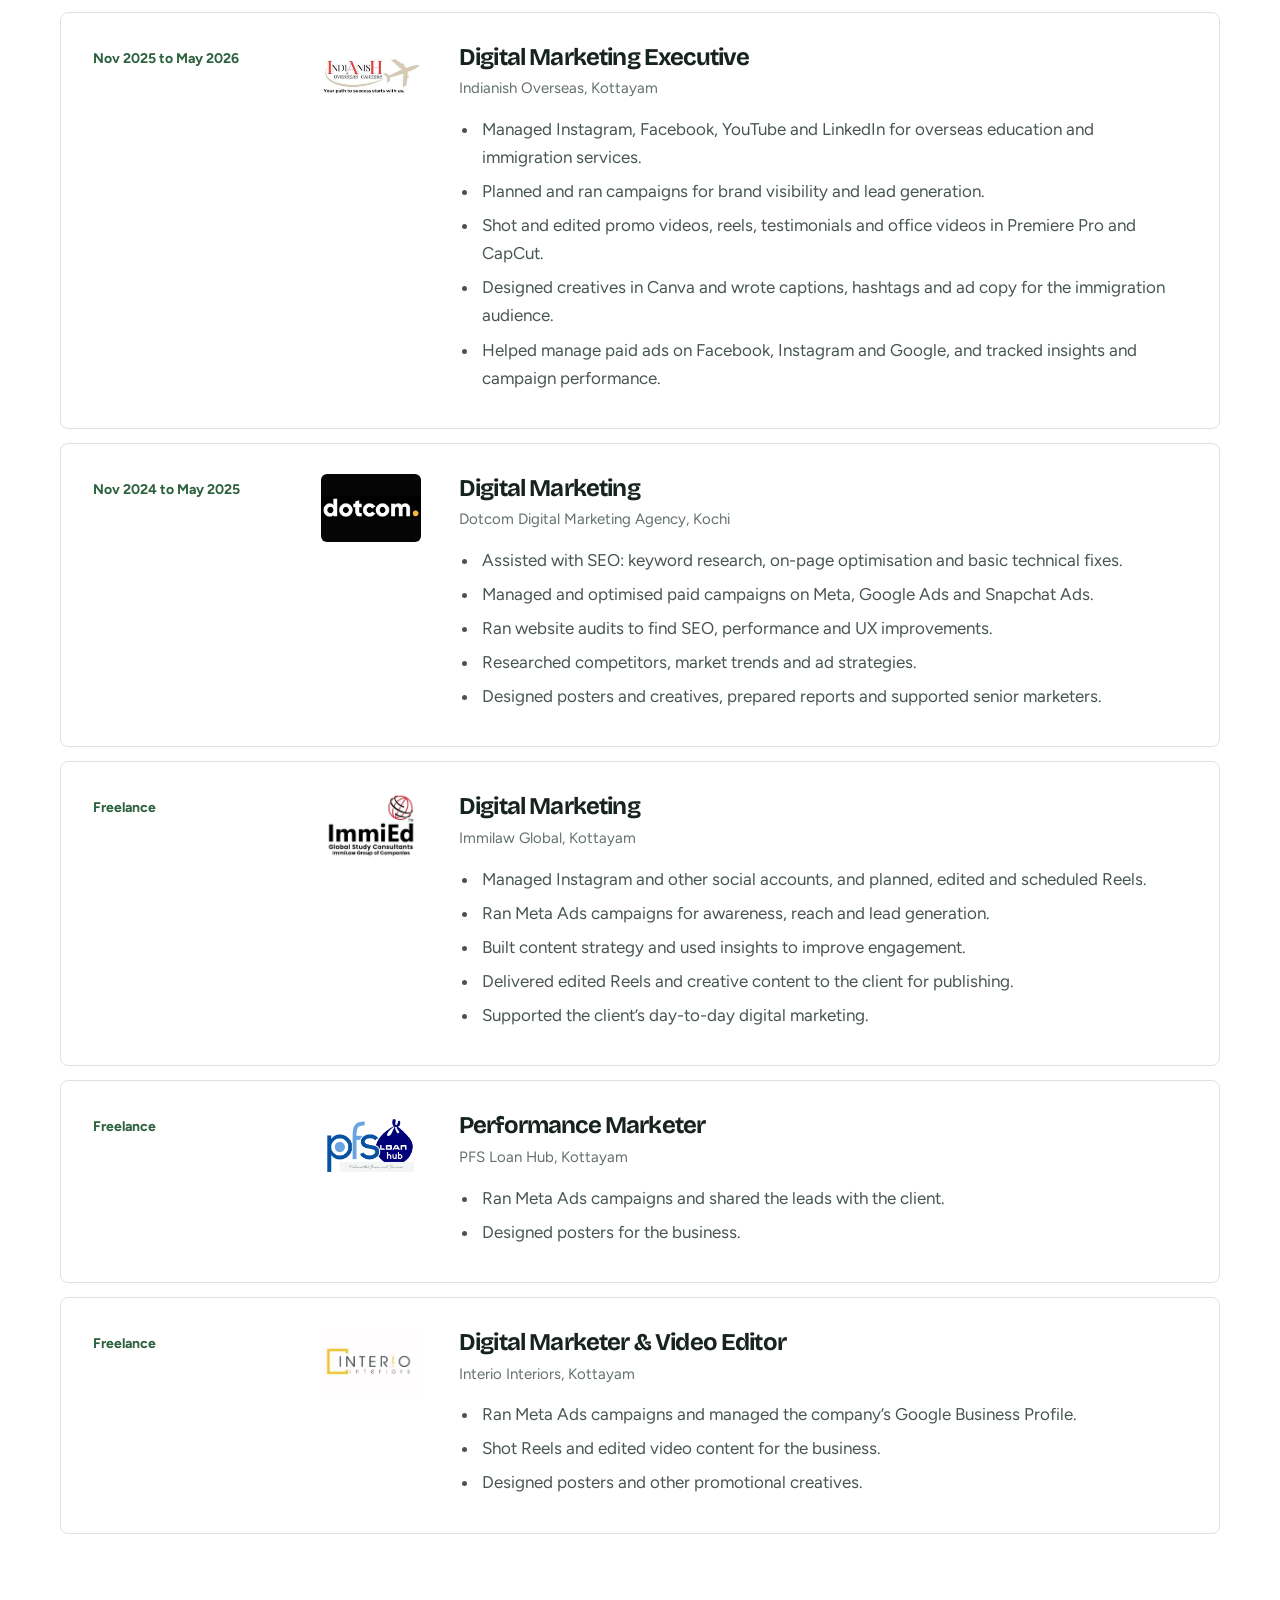
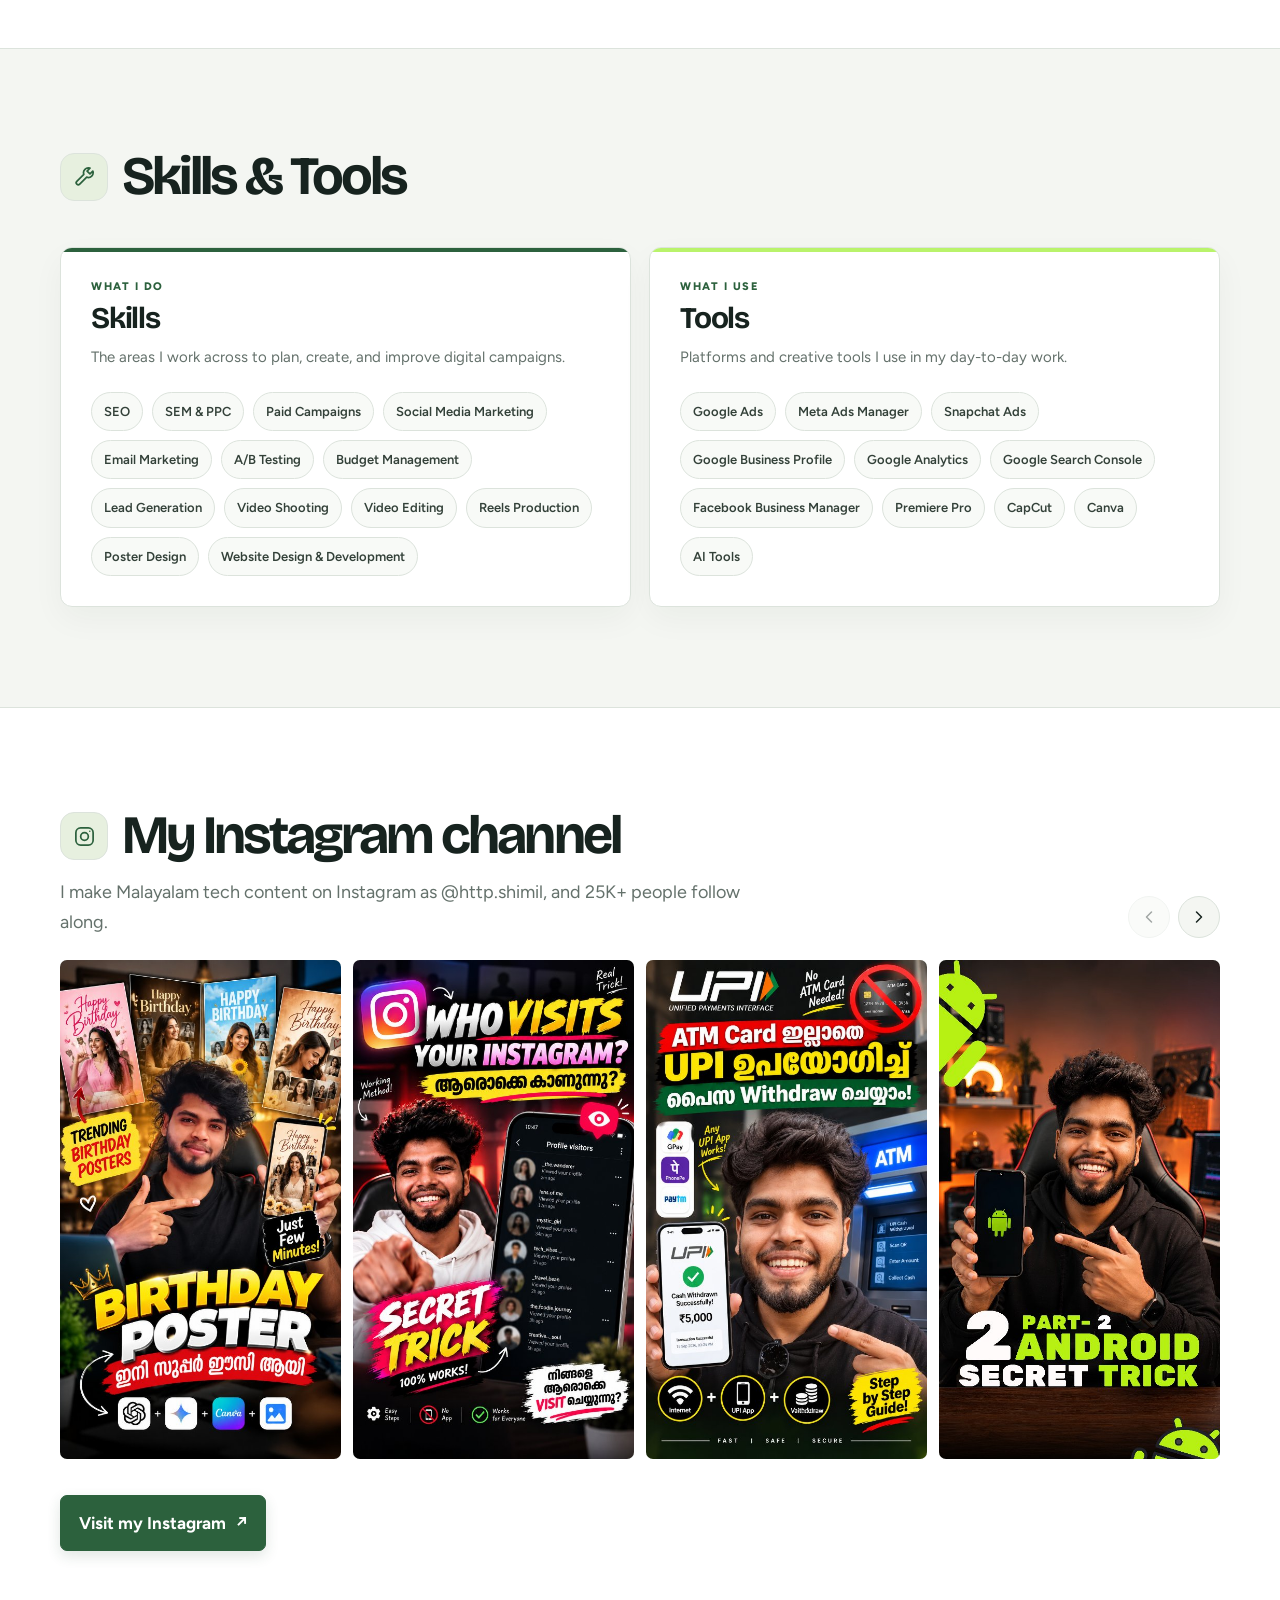
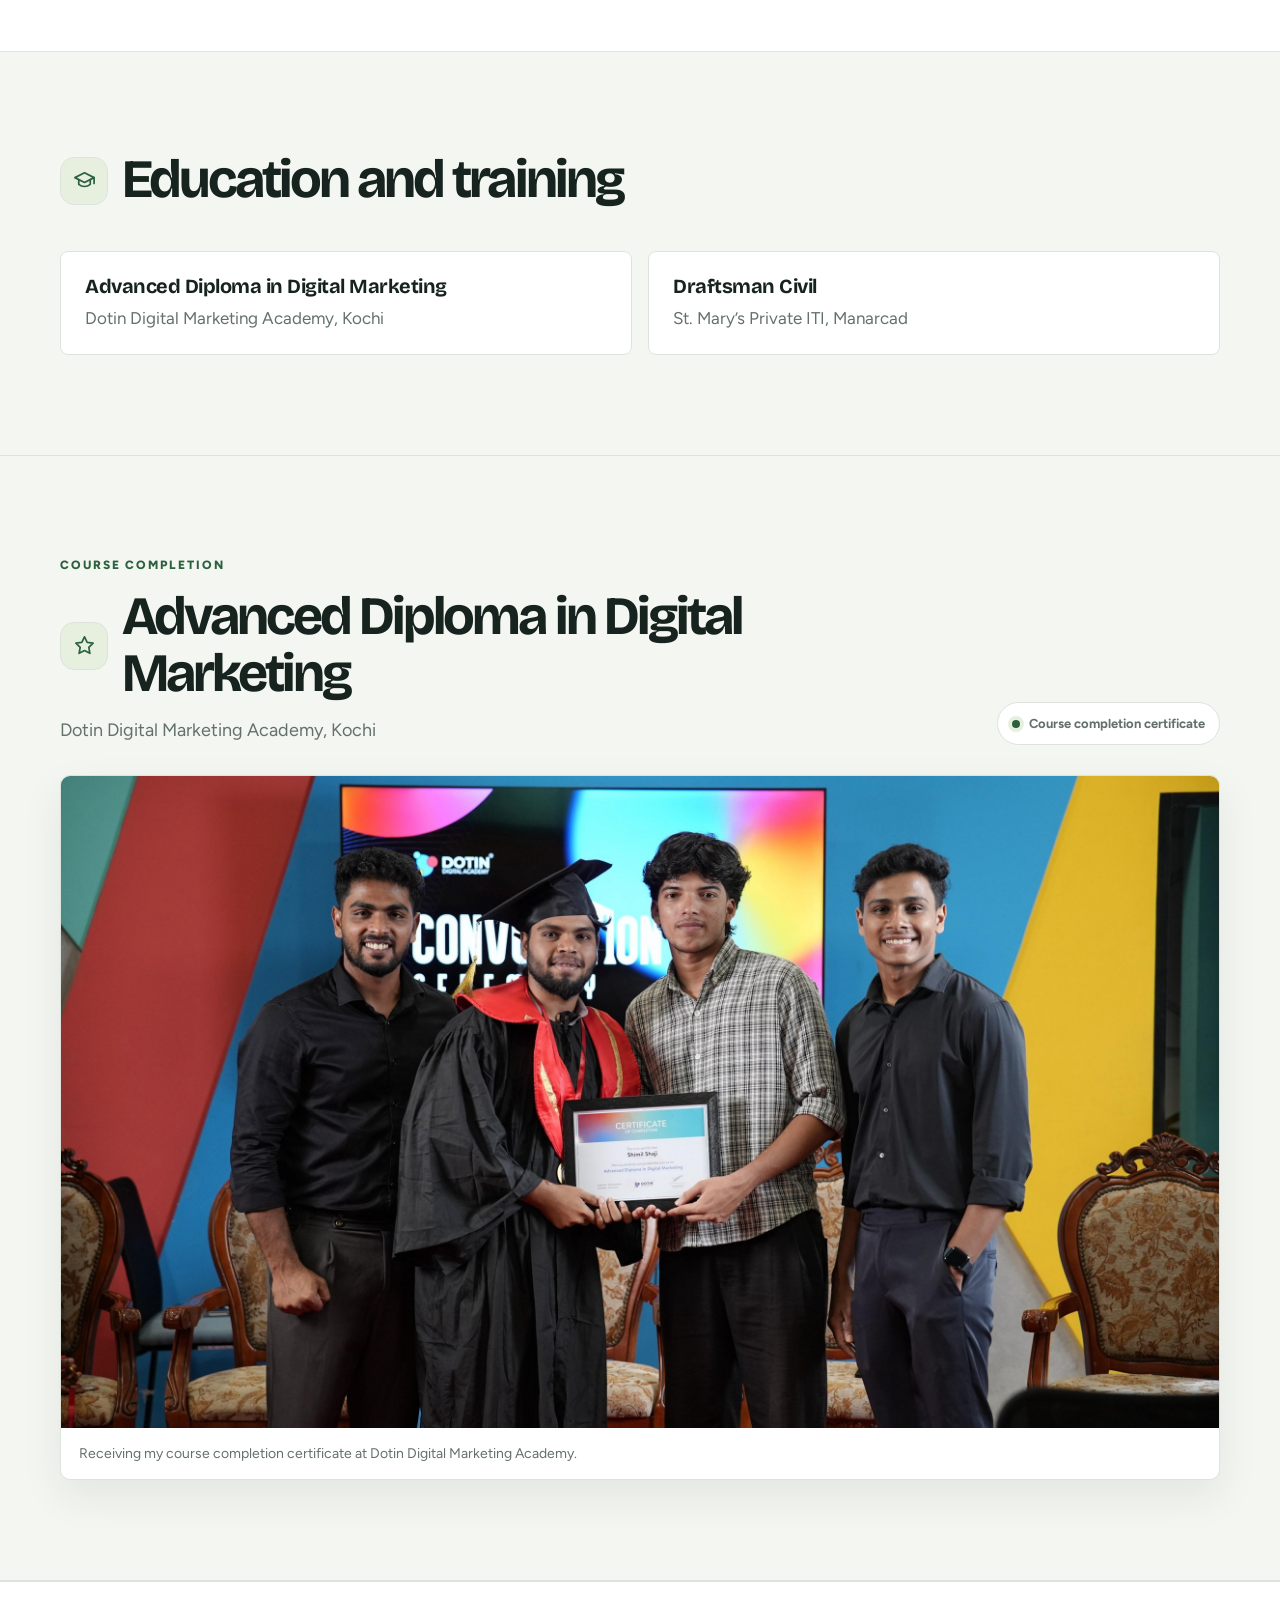
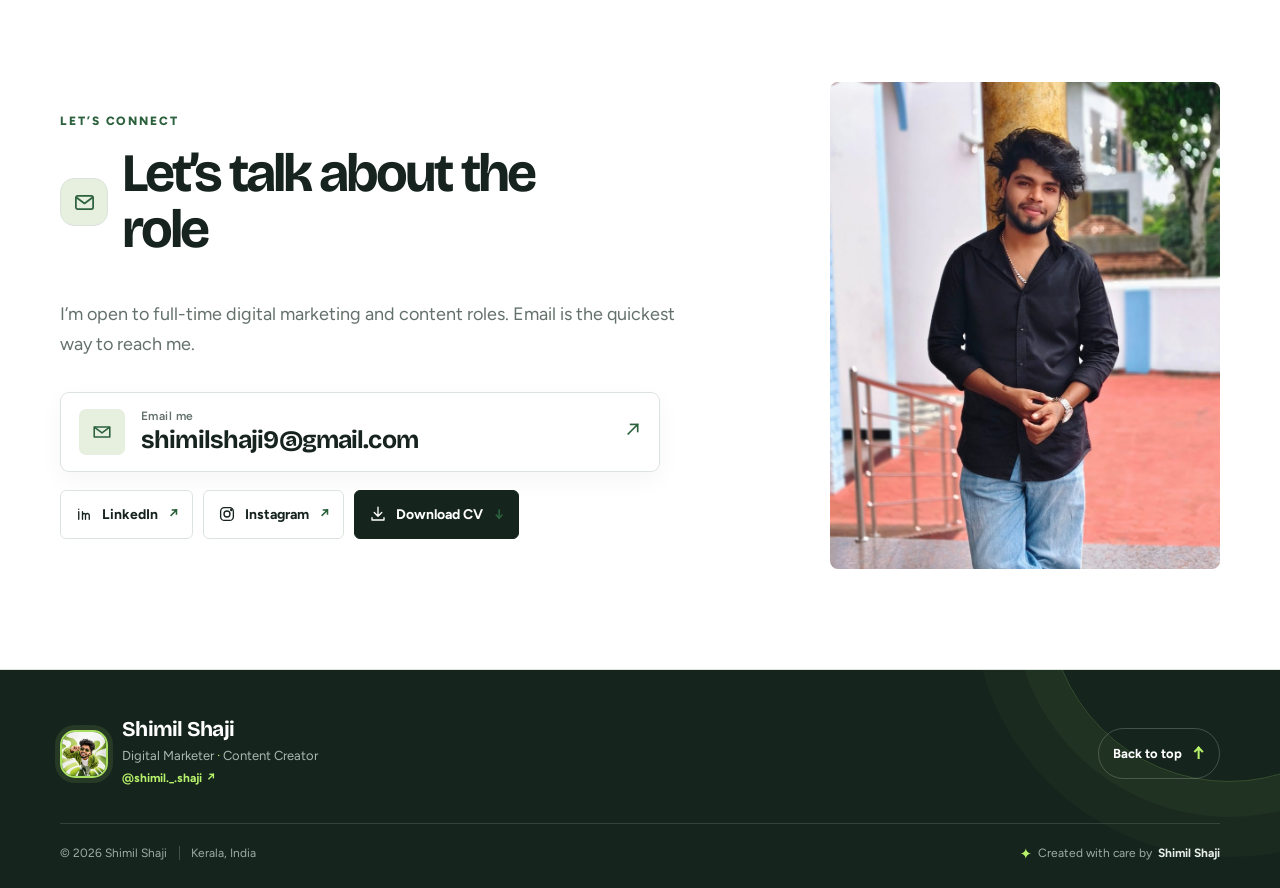
==== commit 9e1e24d0: "Update index.html" ====
--- a/index.html
+++ b/index.html
@@ -10,7 +10,7 @@
 <meta property="og:description" content="Social media marketing, content creation and paid ads. Explore my experience, skills and work.">
 <meta property="og:image" content="assets/photo-hero.jpg">
 <meta name="theme-color" content="#1c3fd8">
-<link rel="icon" href="assets/favicon.svg" type="image/svg+xml">
+<link rel="icon" href="assets/https://github.com/Sreekuttan223/shimil-portfolio/blob/f84777aee136fb3cd5e0fc336bc28458eebb11c3/assets/858386340_18011719449002853_2743223700992318217_n.jpg" type="image/svg+xml">
 <link rel="preconnect" href="https://fonts.googleapis.com">
 <link rel="preconnect" href="https://fonts.gstatic.com" crossorigin>
 <link href="https://fonts.googleapis.com/css2?family=Bricolage+Grotesque:opsz,wght@12..96,500;12..96,700;12..96,800&family=Figtree:wght@400;500;600&display=swap" rel="stylesheet">
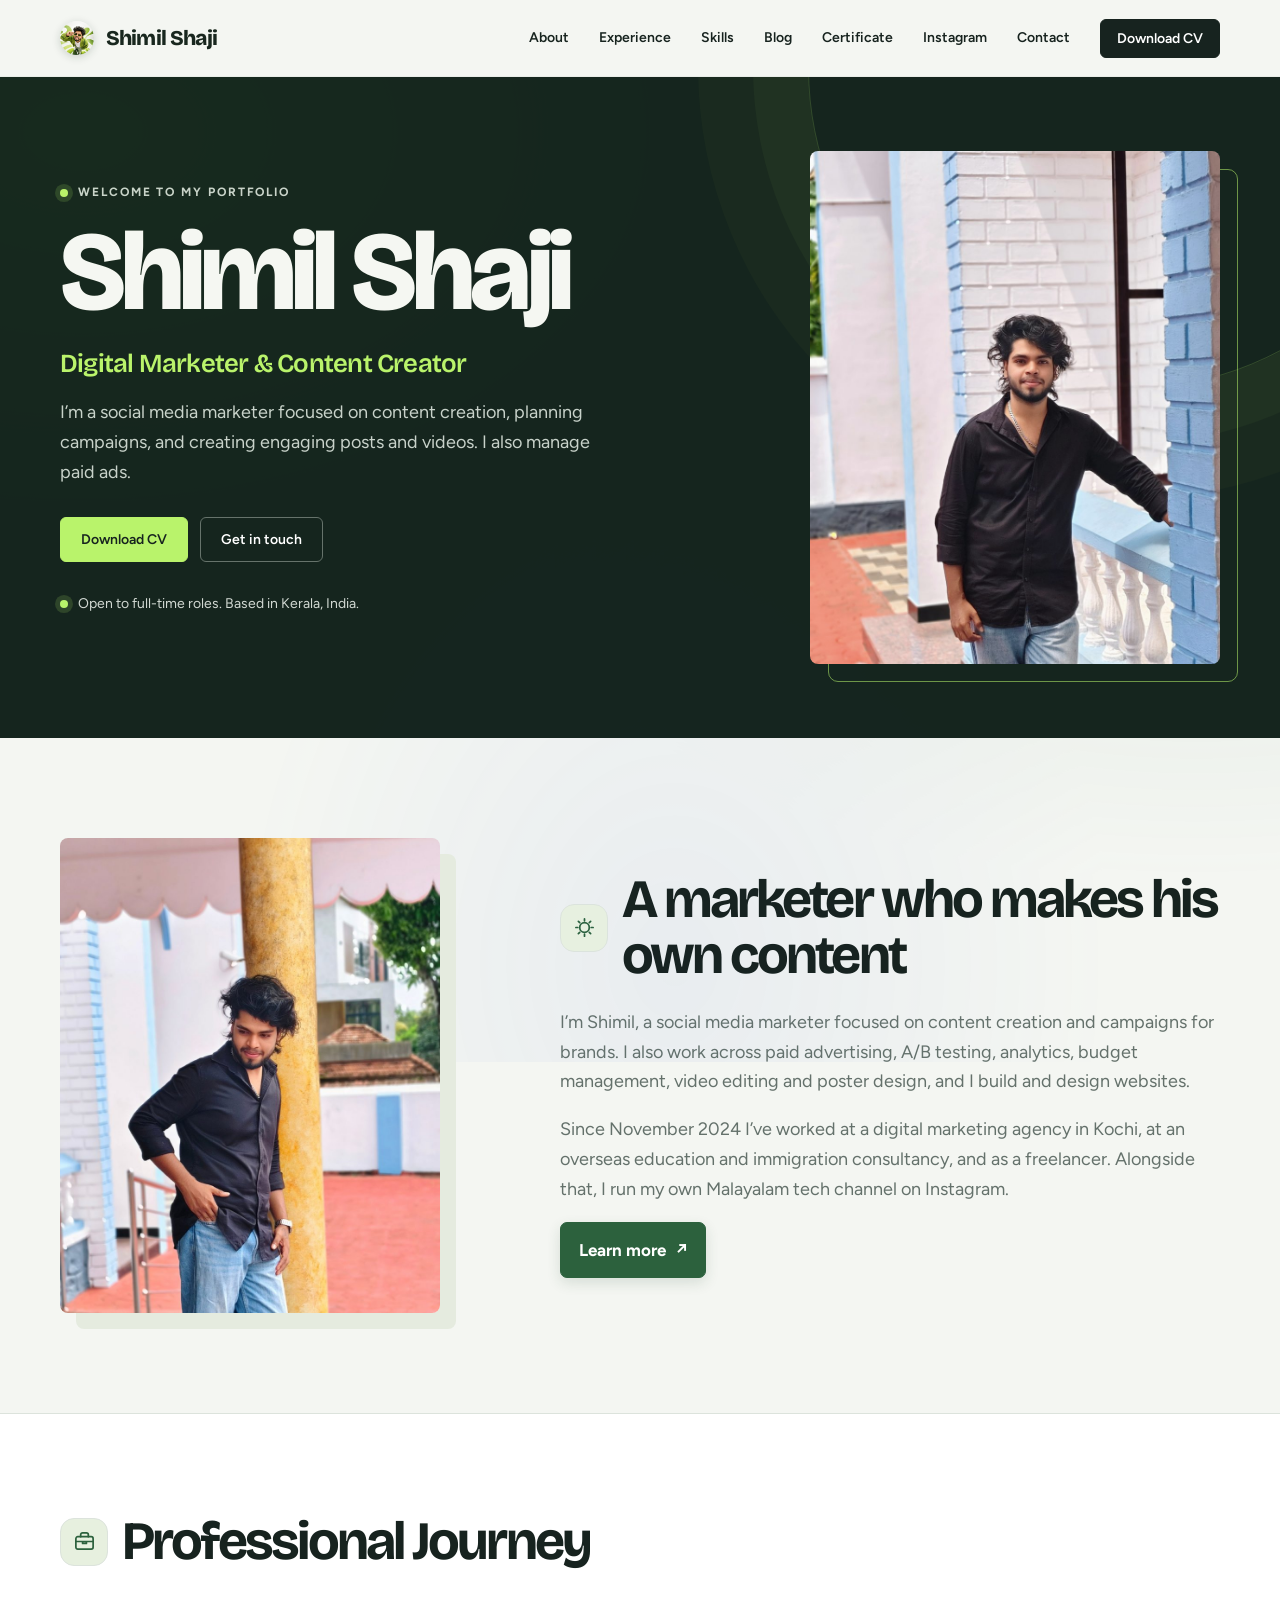
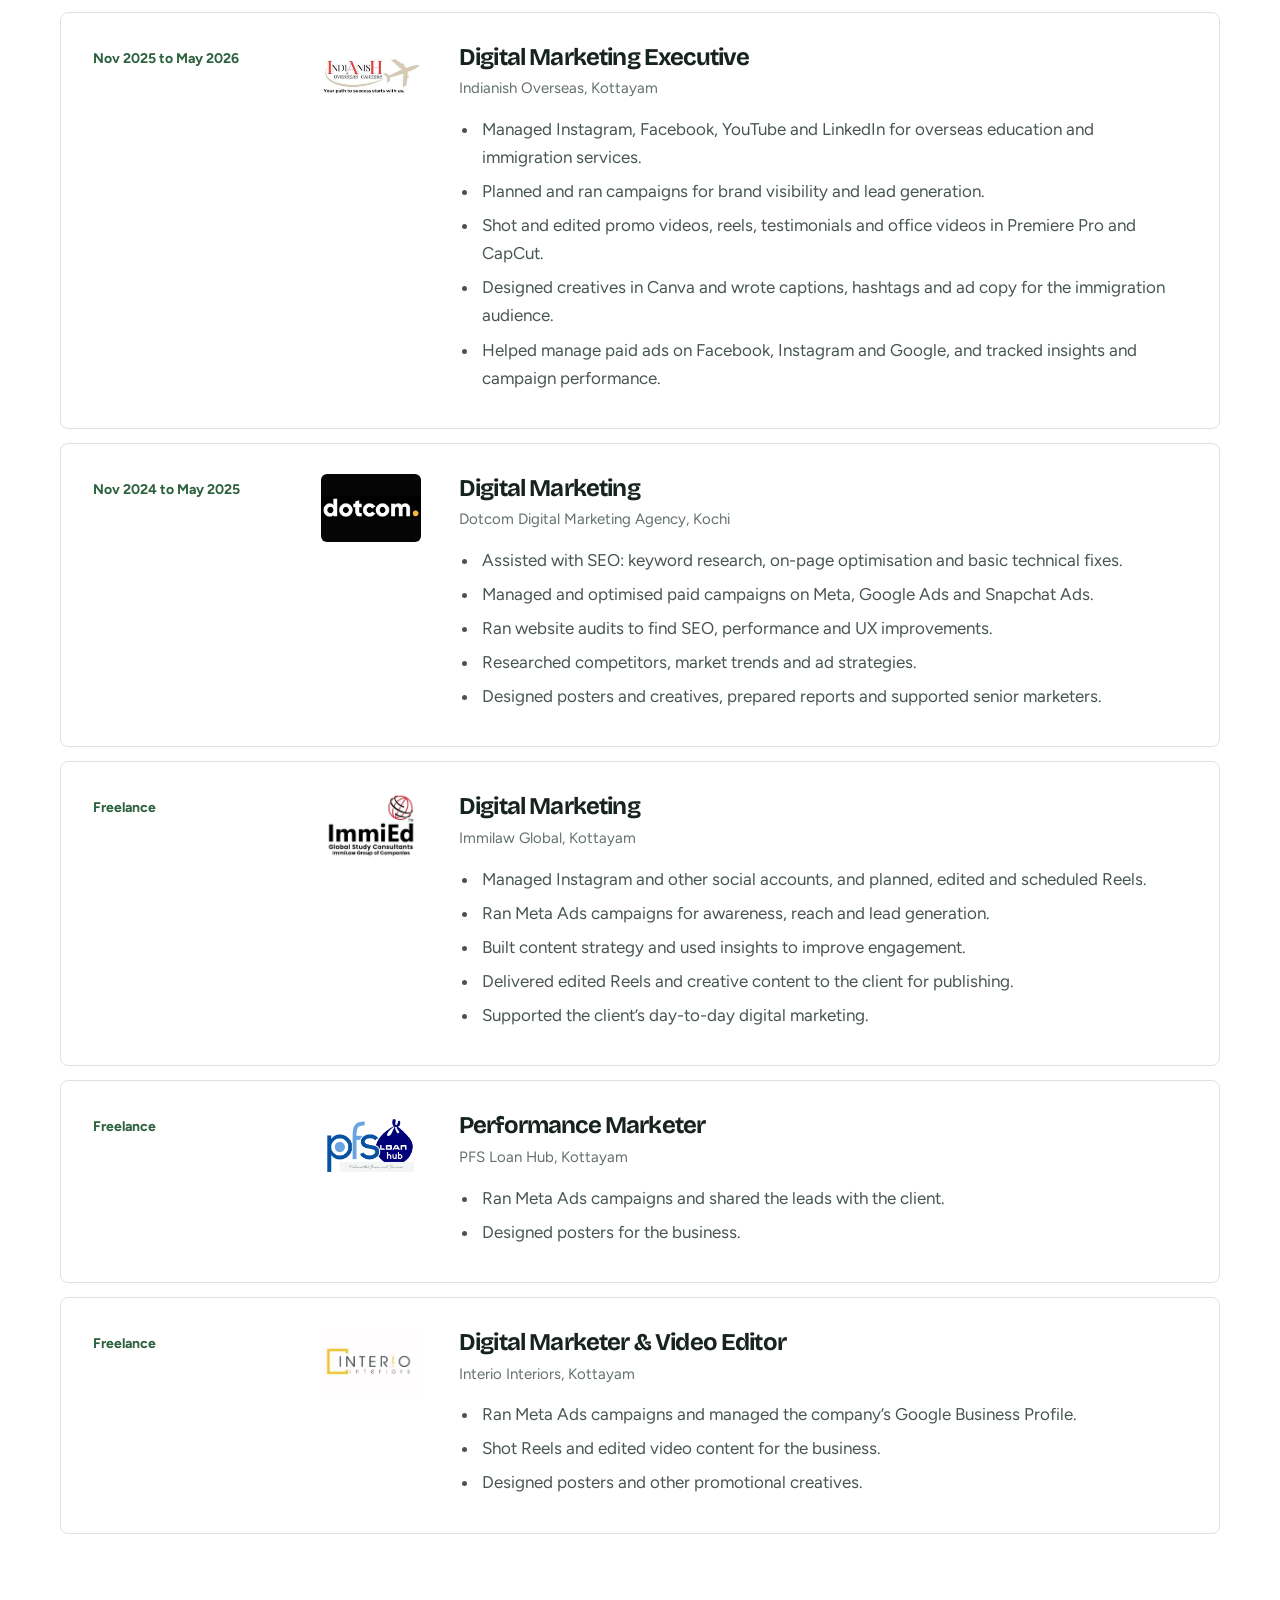
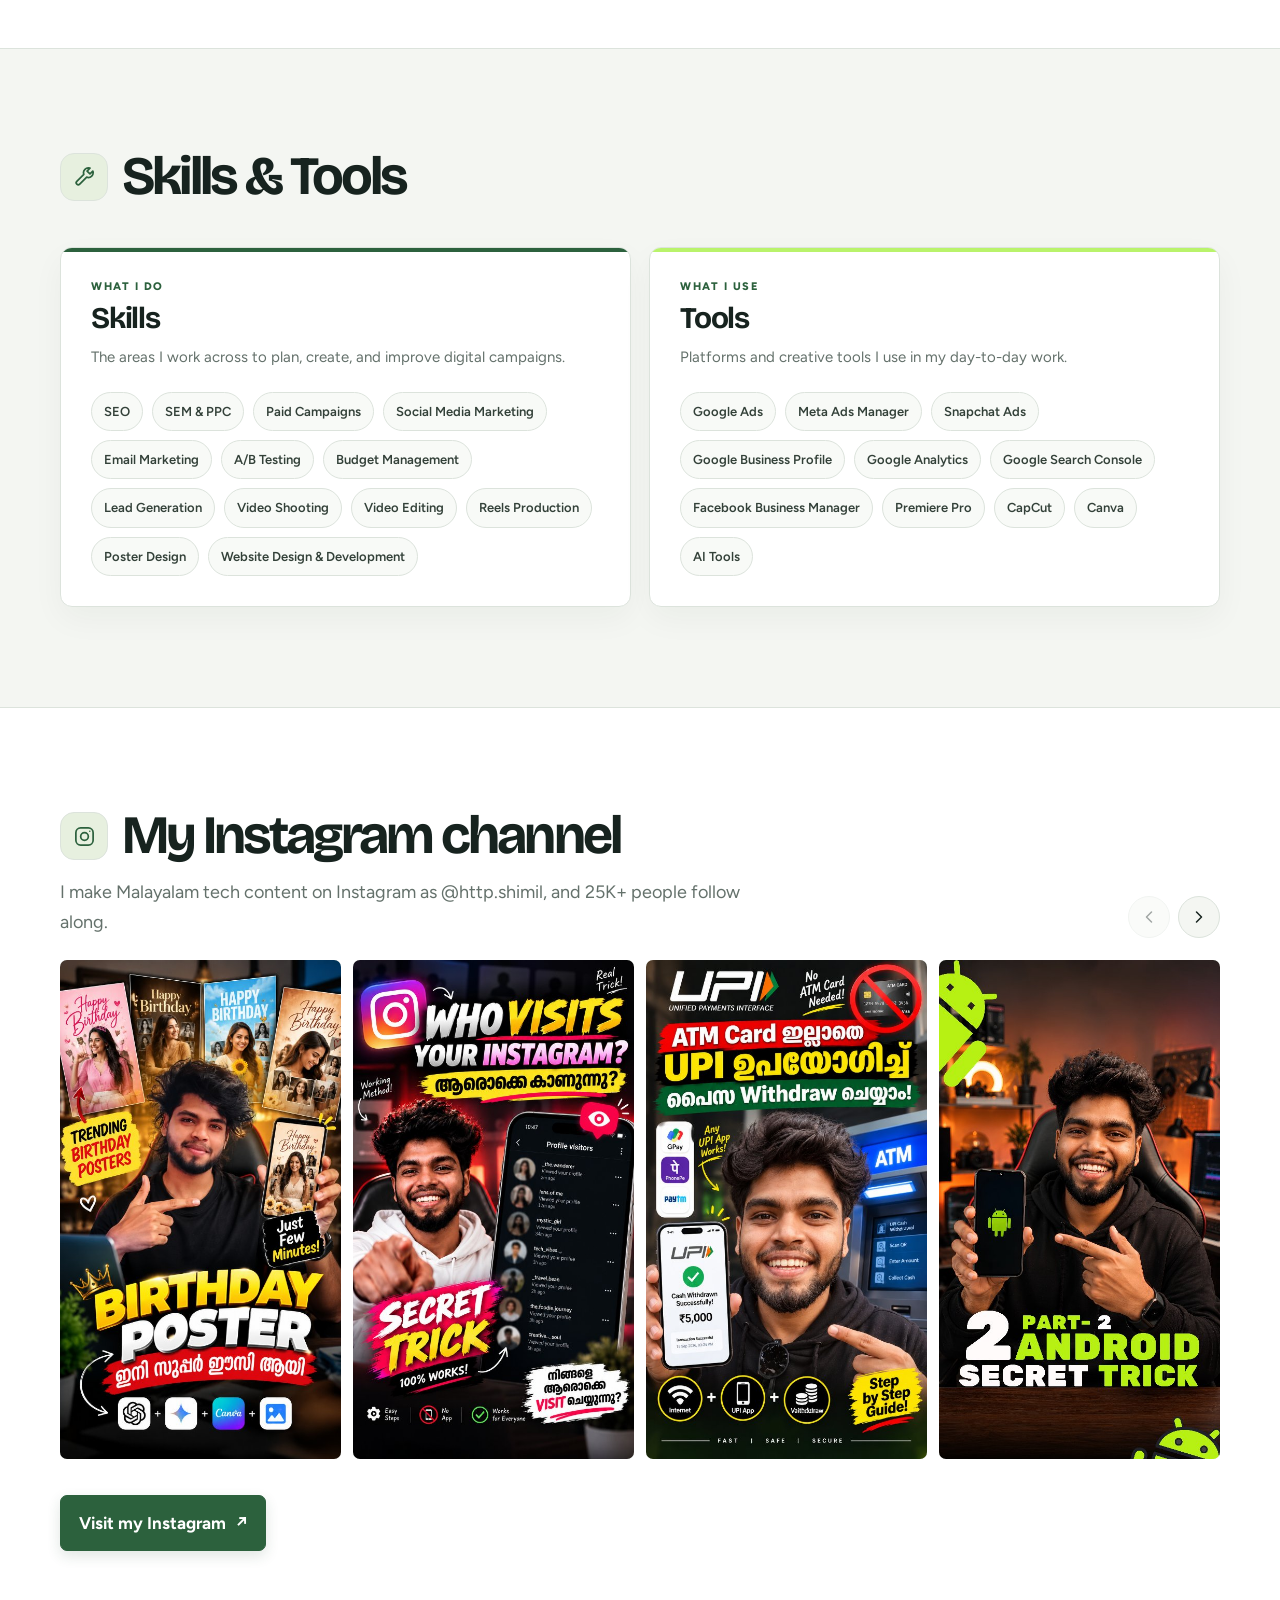
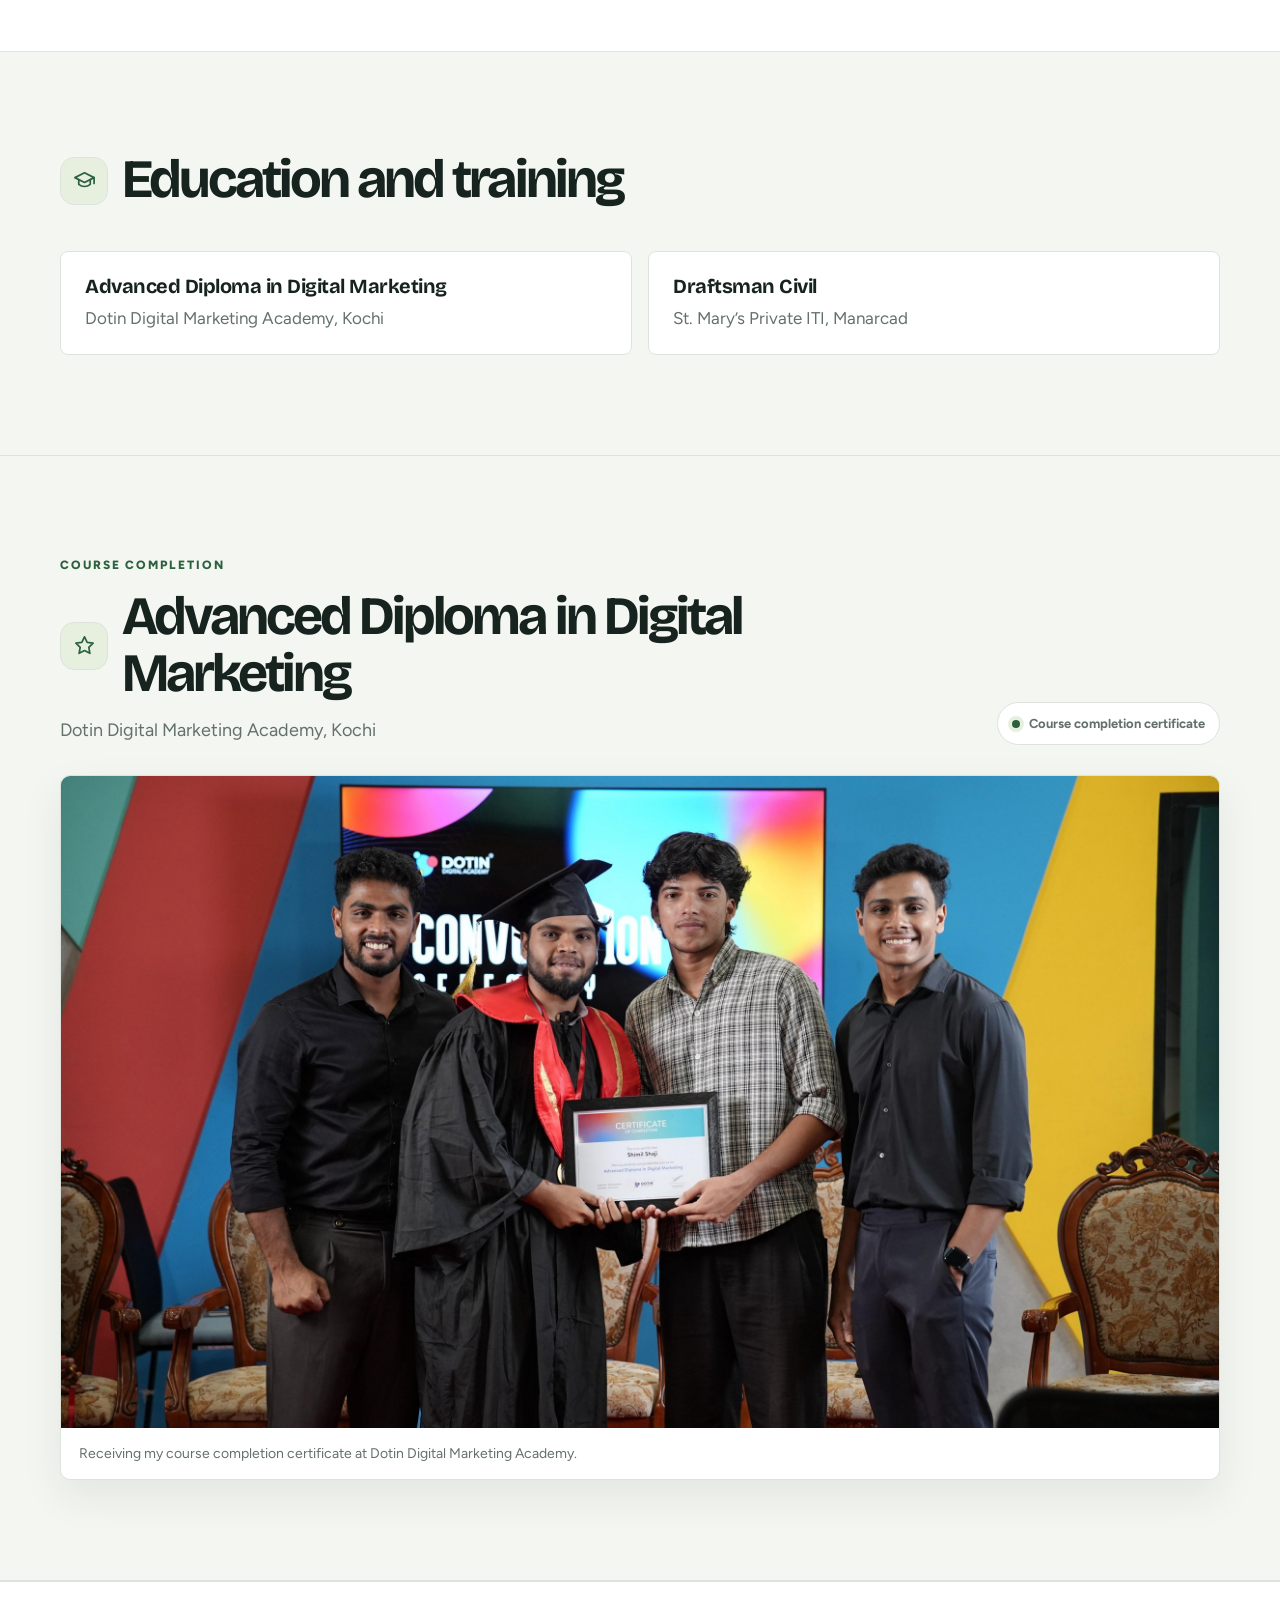
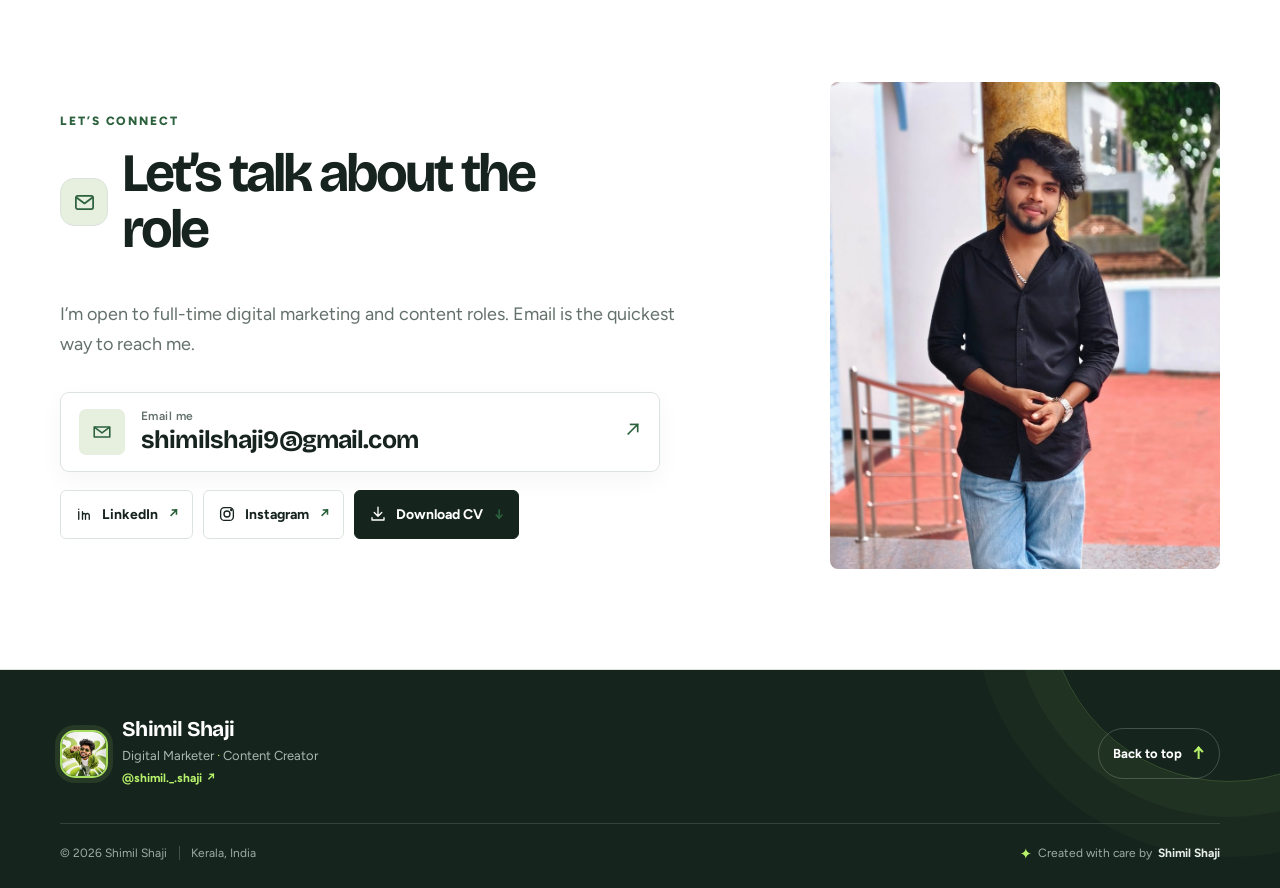
==== commit 5d559395: "Update index.html" ====
--- a/index.html
+++ b/index.html
@@ -10,7 +10,7 @@
 <meta property="og:description" content="Social media marketing, content creation and paid ads. Explore my experience, skills and work.">
 <meta property="og:image" content="assets/photo-hero.jpg">
 <meta name="theme-color" content="#1c3fd8">
-<link rel="icon" href="assets/https://github.com/Sreekuttan223/shimil-portfolio/blob/f84777aee136fb3cd5e0fc336bc28458eebb11c3/assets/858386340_18011719449002853_2743223700992318217_n.jpg" type="image/svg+xml">
+<link rel="icon" href="assets/download.svg" type="image/svg+xml">
 <link rel="preconnect" href="https://fonts.googleapis.com">
 <link rel="preconnect" href="https://fonts.gstatic.com" crossorigin>
 <link href="https://fonts.googleapis.com/css2?family=Bricolage+Grotesque:opsz,wght@12..96,500;12..96,700;12..96,800&family=Figtree:wght@400;500;600&display=swap" rel="stylesheet">
@@ -51,7 +51,7 @@
 </div></section>
 
 <section class="sec white" id="experience"><div class="w">
-  <h2 class="section-title"><span class="section-icon" aria-hidden="true"><svg viewBox="0 0 24 24"><rect x="3" y="7" width="18" height="13" rx="2"/><path d="M8 7V5a2 2 0 0 1 2-2h4a2 2 0 0 1 2 2v2M3 12h18m-11 0v2h4v-2"/></svg></span>Where I’ve worked</h2>
+  <h2 class="section-title"><span class="section-icon" aria-hidden="true"><svg viewBox="0 0 24 24"><rect x="3" y="7" width="18" height="13" rx="2"/><path d="M8 7V5a2 2 0 0 1 2-2h4a2 2 0 0 1 2 2v2M3 12h18m-11 0v2h4v-2"/></svg></span>Professional Journey</h2>
   <article class="job"><div class="when">Nov 2025 to May 2026</div><div class="company-logo"><img src="assets/logo-indianish.png" alt="Indianish Overseas logo"></div><div>
     <h3>Digital Marketing Executive</h3><p class="org">Indianish Overseas, Kottayam</p>
     <ul><li>Managed Instagram, Facebook, YouTube and LinkedIn for overseas education and immigration services.</li>
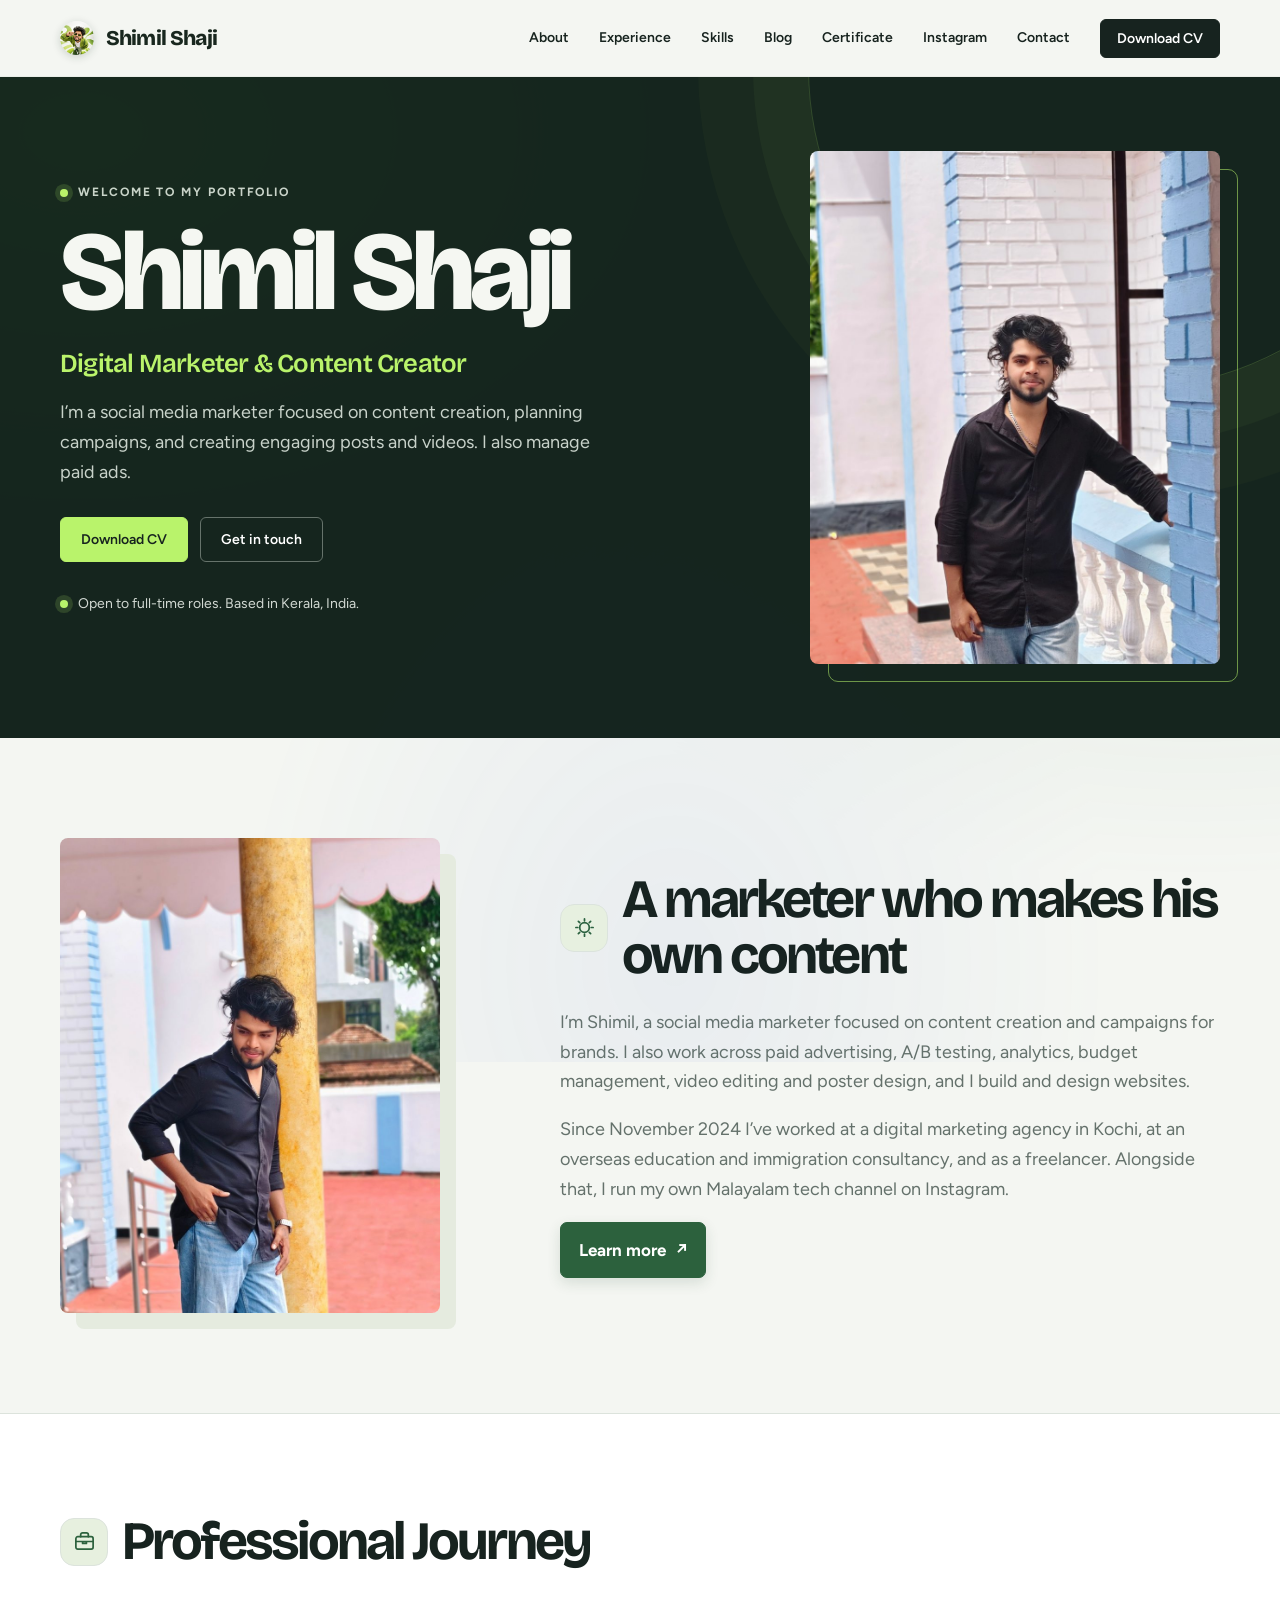
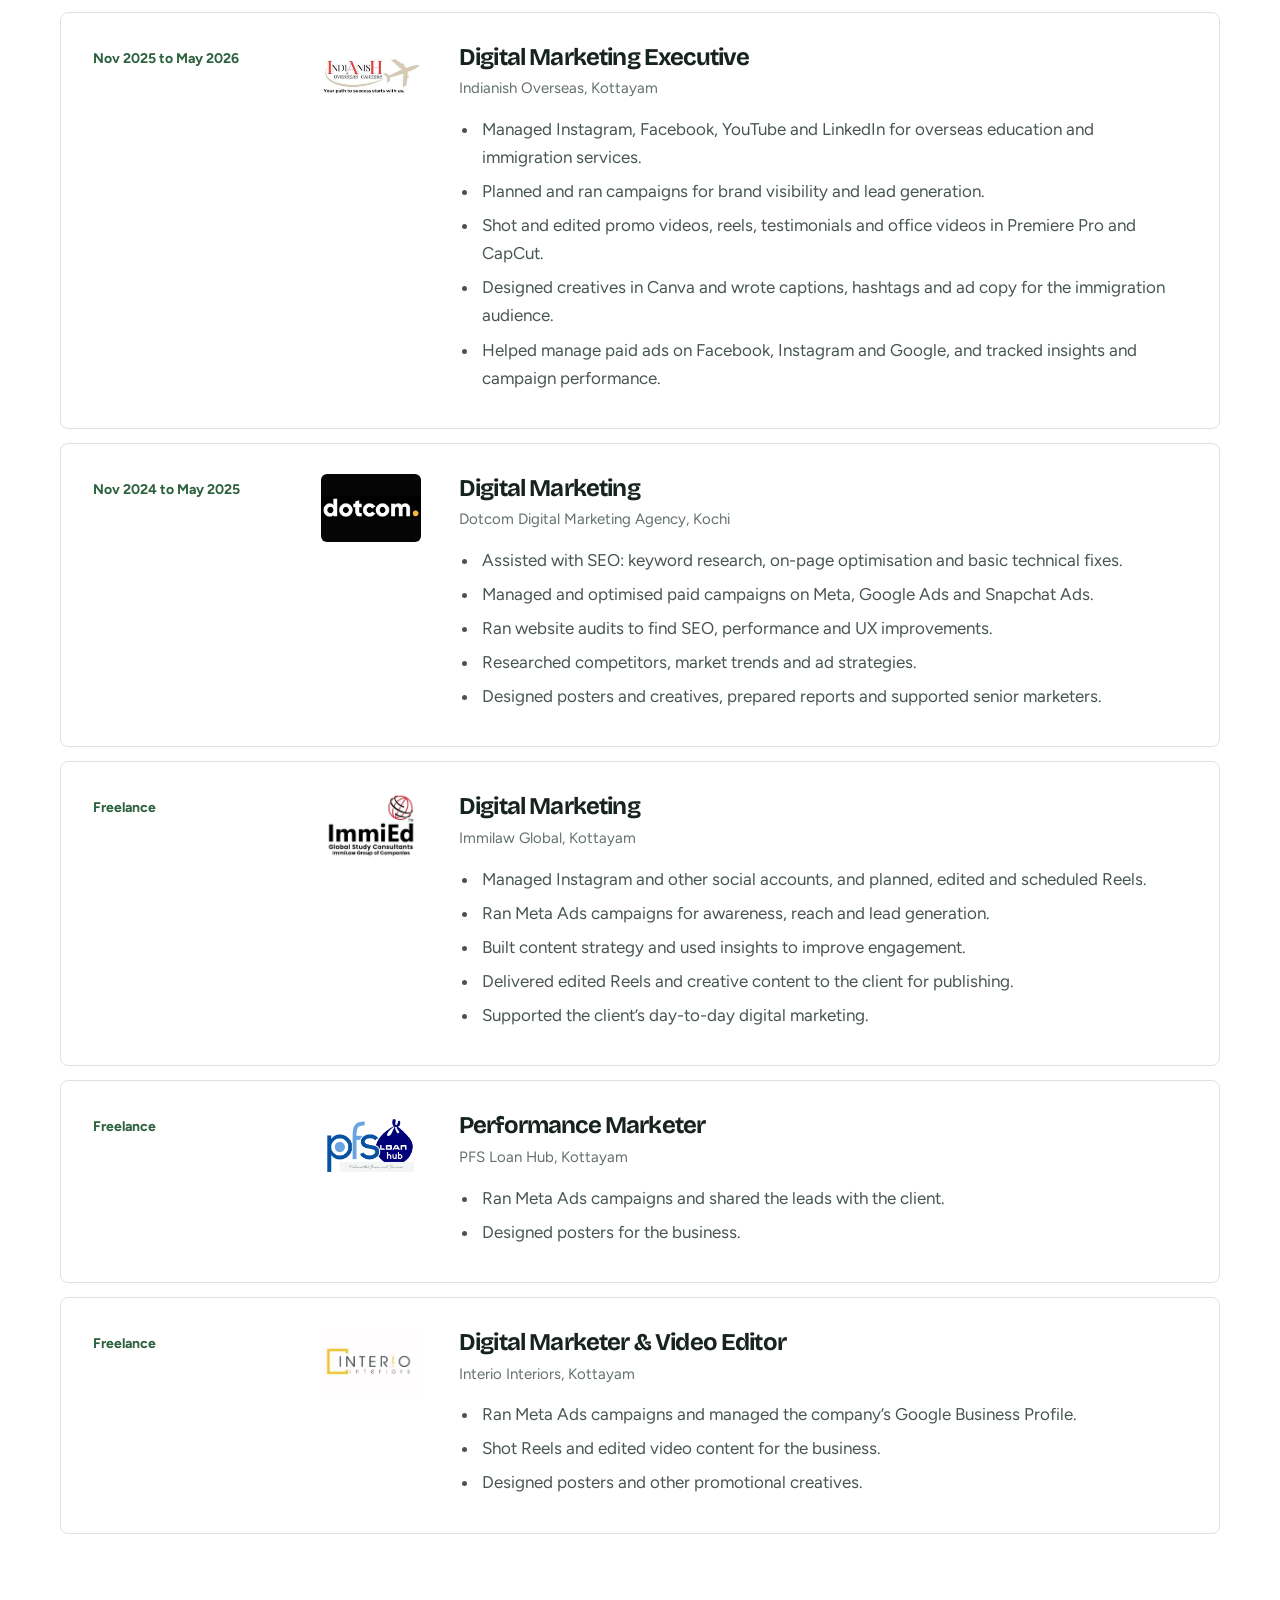
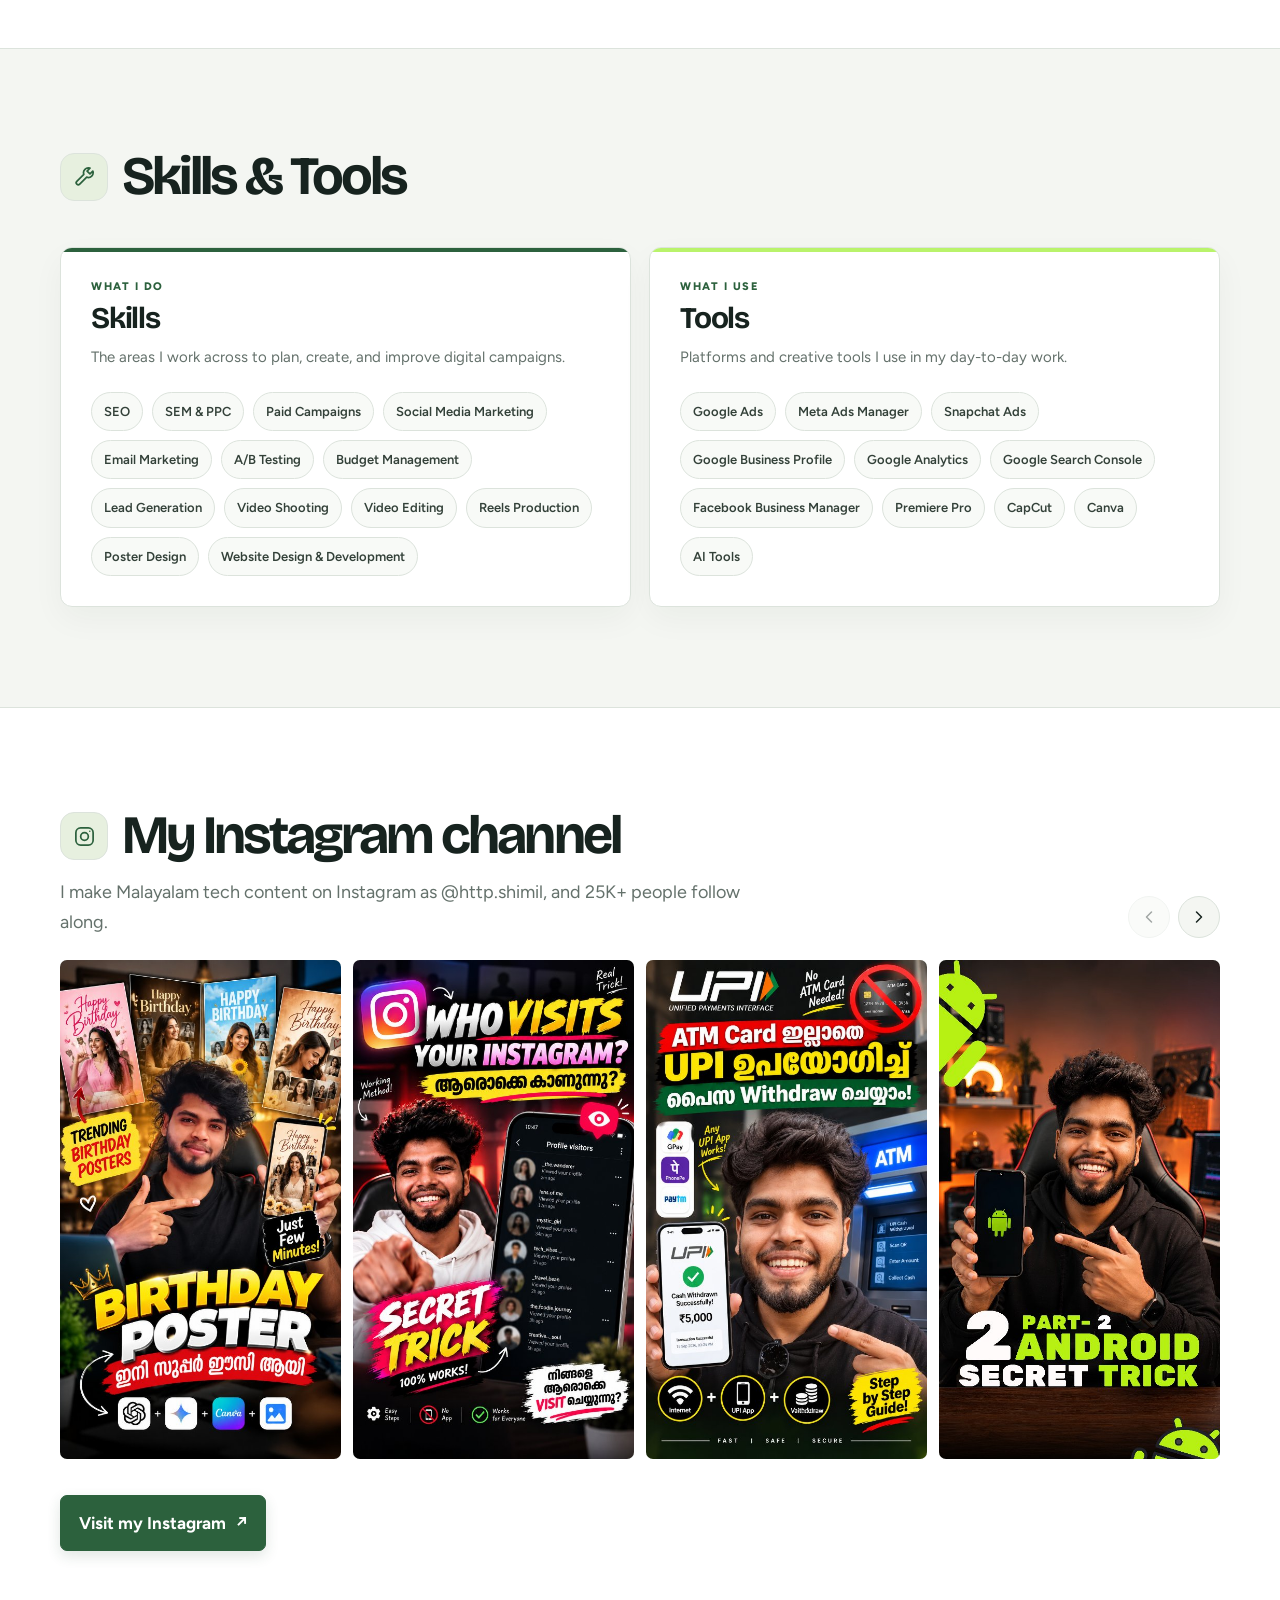
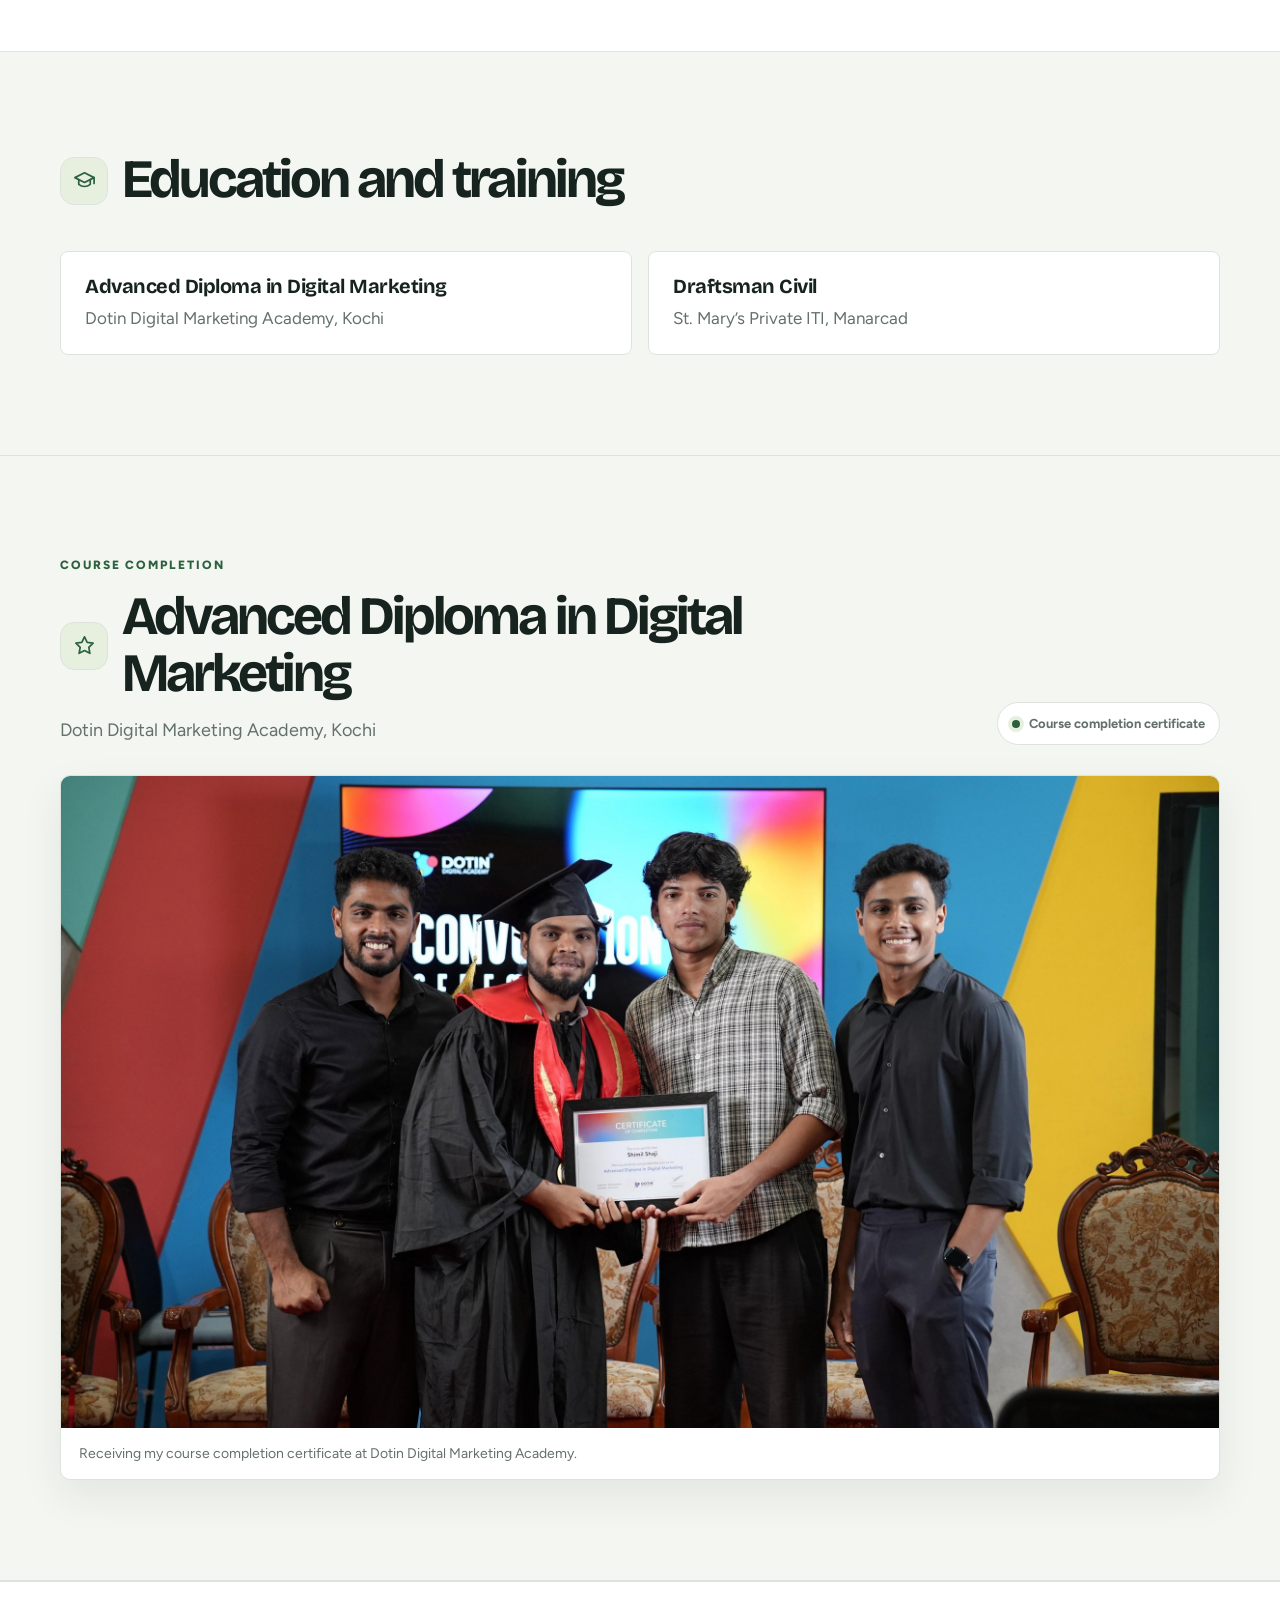
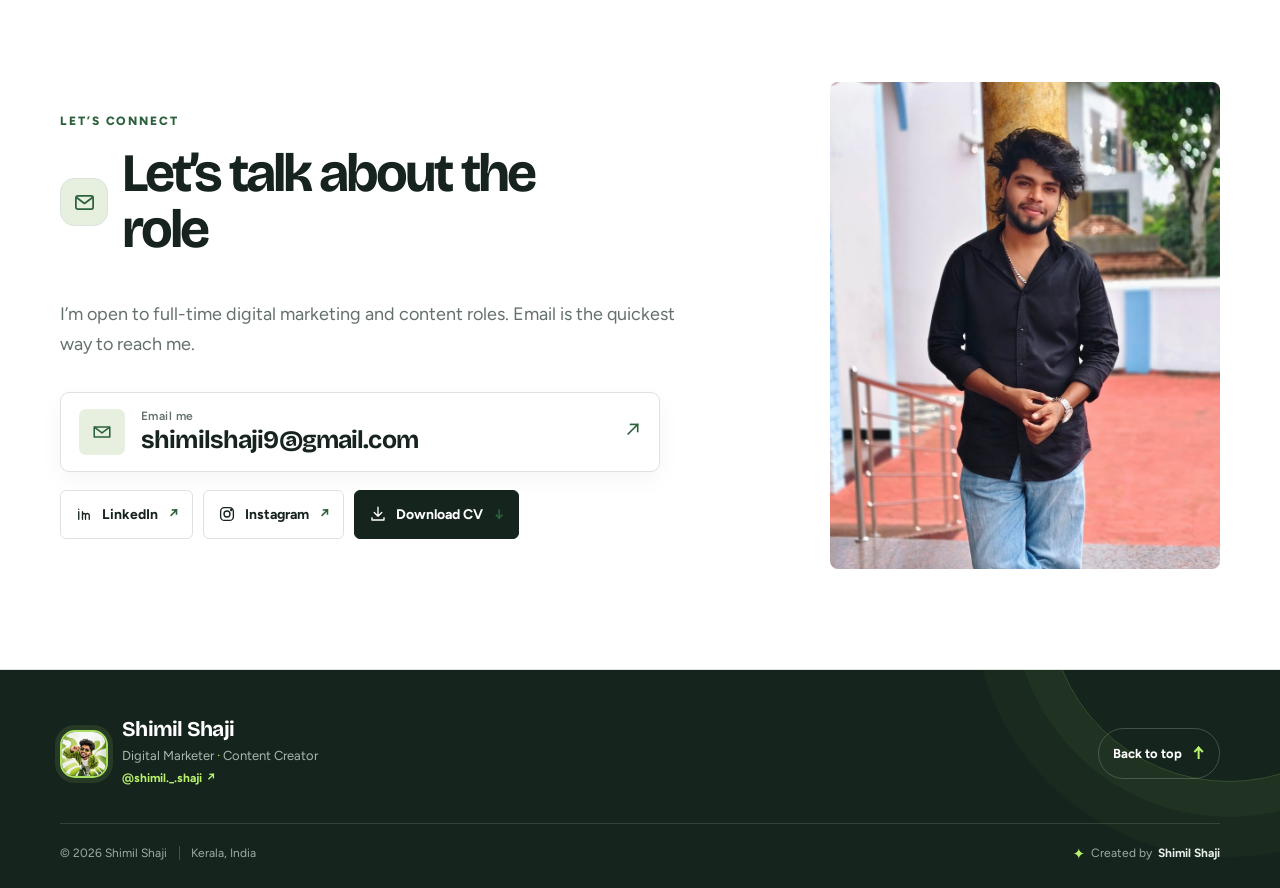
==== commit 1cba94f9: "Update footer credit wording in index.html" ====
--- a/index.html
+++ b/index.html
@@ -134,7 +134,7 @@
     <div class="footer-brand"><img class="footer-avatar" src="assets/reels/reel-6.jpg" alt="Shimil Shaji profile photo" loading="lazy" width="96" height="96"><div><strong>Shimil Shaji</strong><span>Digital Marketer <i>·</i> Content Creator</span><a class="footer-handle" href="https://www.instagram.com/shimil._.shaji/" target="_blank" rel="noopener noreferrer">@shimil._.shaji <span aria-hidden="true">↗</span></a></div></div>
     <a class="footer-top-link" href="#top">Back to top <span aria-hidden="true">↑</span></a>
   </div>
-  <div class="footer-bottom"><span>© <span id="yr">2026</span> Shimil Shaji <span class="footer-place">Kerala, India</span></span><span class="footer-credit"><span class="footer-spark" aria-hidden="true">✦</span> Created with care by <strong>Shimil Shaji</strong></span></div>
+  <div class="footer-bottom"><span>© <span id="yr">2026</span> Shimil Shaji <span class="footer-place">Kerala, India</span></span><span class="footer-credit"><span class="footer-spark" aria-hidden="true">✦</span> Created by <strong>Shimil Shaji</strong></span></div>
 </div></footer>
 </body>
 </html>
